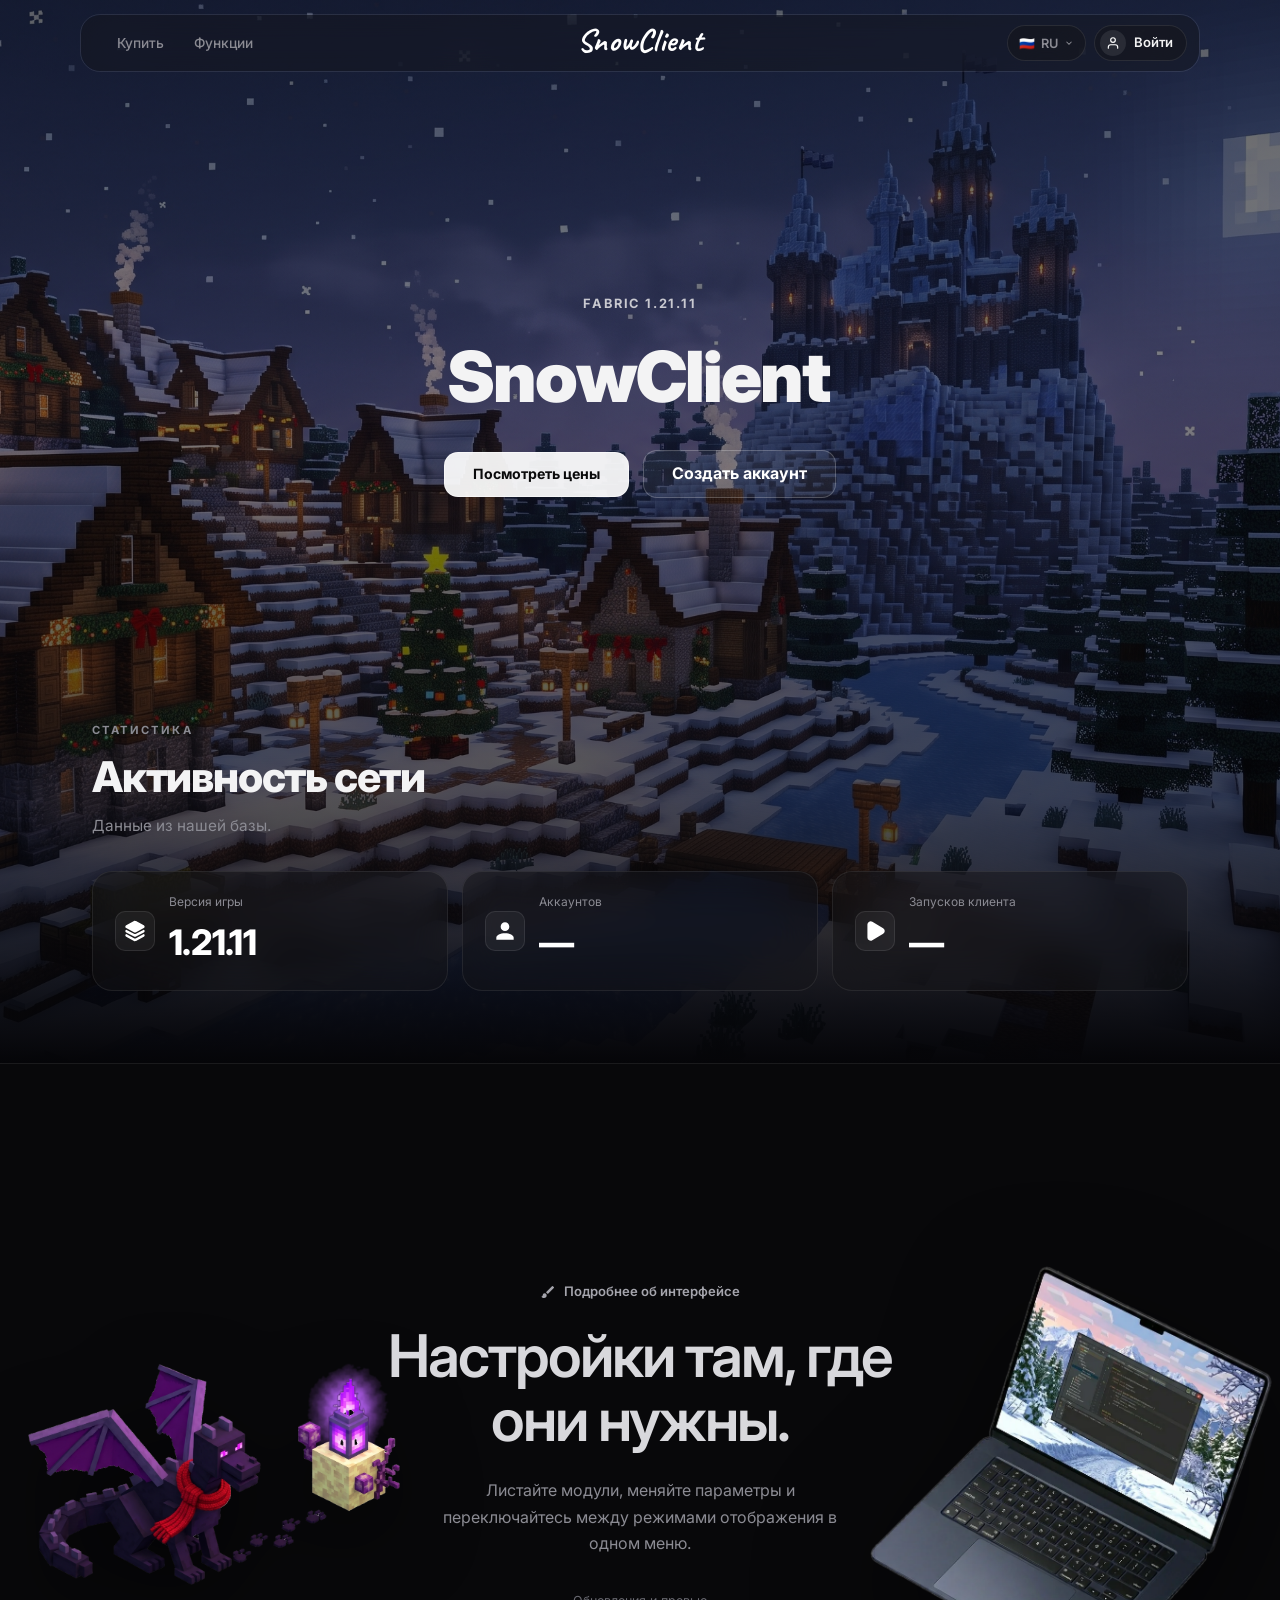
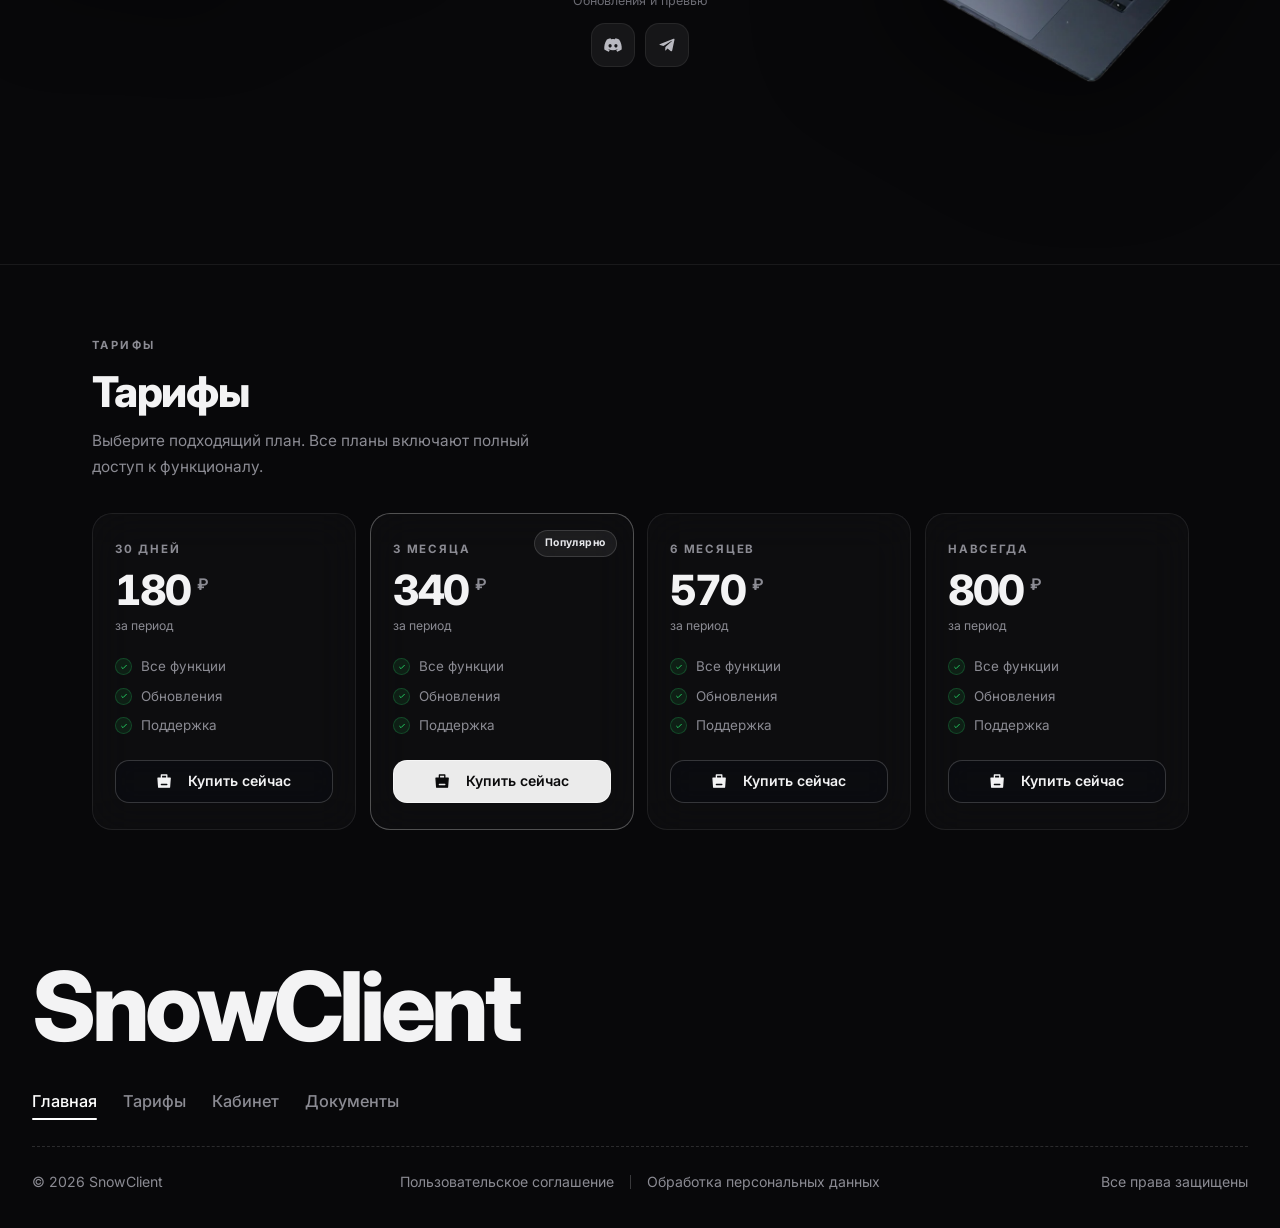
==== index.html @ 22be4a57 "Add files via upload" ====
<!DOCTYPE html>
<html lang="ru">
<head>
  <meta charset="UTF-8" />
  <meta name="viewport" content="width=device-width, initial-scale=1.0" />
  <title>SnowClient — Minecraft 2026</title>
  <meta name="description" content="SnowClient — клиент для Minecraft 1.21.11 с обходами GrimAC, Matrix и Vulcan, оптимизацией FPS и кастомным ClickGUI." />
  <link rel="preconnect" href="https://fonts.googleapis.com" />
  <link rel="preconnect" href="https://fonts.gstatic.com" crossorigin />
  <link href="https://fonts.googleapis.com/css2?family=Inter:wght@400;500;600;700;800;900&family=Caveat:wght@600;700&display=swap" rel="stylesheet" />
  <link rel="stylesheet" href="style.css" />
</head>
<body class="ready">

<!-- ═════ BACKGROUND ═════ -->
<div class="bg-base"></div>
<canvas class="smoke-canvas" id="smokeCanvas" aria-hidden="true"></canvas>
<canvas class="snow-canvas" id="snowCanvas" aria-hidden="true"></canvas>
<div class="bg-grid"></div>
<div class="cursor-glow" id="cursorGlow"></div>
<div class="scroll-progress" id="scrollProgress"></div>

<!-- ═════ NAVBAR (ZENITH PILL) ═════ -->
<nav class="navbar" id="navbar">
  <div class="nav-pill nav-pill-zenith">

    <ul class="nav-center" id="navCenter">
      <li><a href="#pricing"  data-i18n="nav3">Тарифы</a></li>
      <li><a href="#features" data-i18n="nav1">Функции</a></li>
    </ul>

    <a class="nav-brand" href="#hero" onclick="scrollTo({top:0,behavior:'smooth'});return false;">SnowClient</a>

    <div class="nav-right">
      <div class="lang-selector" id="langSelector">
        <button class="lang-btn" id="langBtn" type="button" onclick="toggleLangDropdown()">
          <span id="langFlag">🇷🇺</span>
          <span id="langLabel">RU</span>
          <svg viewBox="0 0 24 24" fill="none" stroke="currentColor" stroke-width="2.5">
            <polyline points="6,9 12,15 18,9"></polyline>
          </svg>
        </button>
        <div class="lang-dropdown" id="langDropdown"></div>
      </div>

      <button class="nav-auth magnetic" id="navAuth" type="button" onclick="onAuthClick()">
        <span class="nav-auth-avatar" id="navAuthAvatar">
          <svg class="gi gi-fill" viewBox="0 0 24 24" fill="currentColor" stroke="none" aria-hidden="true"><path fill="currentColor" d="M12 4a4 4 0 0 1 4 4a4 4 0 0 1-4 4a4 4 0 0 1-4-4a4 4 0 0 1 4-4m0 10c4.42 0 8 1.79 8 4v2H4v-2c0-2.21 3.58-4 8-4"/></svg>
        </span>
        <span class="nav-auth-text">
          <span class="nav-auth-name" id="navAuthName" data-i18n="navLogin">Войти</span>
          <span class="nav-auth-bal" id="navAuthBal" style="display:none !important;"></span>
        </span>
      </button>


      <button class="hamburger" id="hamburger" type="button" onclick="toggleMobileMenu()" aria-label="Меню">
        <span></span><span></span><span></span>
      </button>
    </div>
  </div>
</nav>

<div class="mobile-menu" id="mobileMenu">
  <a href="#pricing"  onclick="closeMobileMenu()" data-mob-i18n="nav3">Тарифы</a>
  <a href="#features" onclick="closeMobileMenu()" data-mob-i18n="nav1">Функции</a>
  <button class="mobile-auth" id="mobileAuth" type="button" onclick="closeMobileMenu(); onAuthClick()">
    <span id="mobileAuthLabel" data-i18n="navLogin">Войти</span>
  </button>
</div>

<!-- ═════ HERO (ZENITH CENTERED STYLE) ═════ -->
<!-- ФОН: hero-bg.jpg (картинка до первого разделителя) -->
<div class="top-bg">
<section id="hero" style="padding:0;">
  <div class="hero hero-zenith">
    <div class="hero-z-container">

      <div class="hero-fabric anim-up">Fabric 1.21.11</div>

      <h1 id="heroTitle" class="hero-z-h1" aria-label="SnowClient">
        <span class="hero-title-line hero-title-static" data-split="SnowClient">SnowClient</span>
      </h1>

      <p class="hero-tagline anim-up-3" id="heroTagline" style="display:none;"></p>

      <div class="hero-z-cta-row hero-z-cta-two anim-up-4">
        <a href="#pricing" class="btn btn-primary magnetic hero-z-btn" id="heroBtnPrices">Посмотреть цены</a>
        <button type="button" class="btn btn-outline magnetic hero-z-btn hero-z-btn-ghost" id="heroBtnRegister" onclick="heroRegister()">Создать аккаунт</button>
      </div>

    </div>
  </div>
</section>

<!-- ═════ NETWORK ACTIVITY (ZENITH TELEMETRY BLOCK) ═════ -->
<section id="telemetry" style="padding-top: 20px;">
  <div class="container">
    <div class="section-header reveal">
      <div class="section-eyebrow">Статистика</div>
      <h2 class="section-title">Активность сети</h2>
      <p class="section-subtitle">Данные из нашей базы.</p>
    </div>

    <div class="z-stats-top reveal">
      <div class="z-stat-card glass spot">
        <div class="z-stat-ico">
          <svg class="gi gi-fill" viewBox="0 0 24 24" fill="currentColor" stroke="none" aria-hidden="true"><path fill="currentColor" d="m3.756 14.75l.127.076l7.182 3.796a2.1 2.1 0 0 0 1.869 0l7.182-3.796l.127-.076c.219.18.292.21.444.452c.485.77.176 1.677-.571 2.124l-7.182 3.796l-.363.149c-.517.154-1.025.076-1.506-.149l-7.182-3.796c-.747-.447-1.055-1.354-.571-2.124c.151-.242.225-.272.444-.452m-.001-3.999l.128.077l7.182 3.796a2.1 2.1 0 0 0 1.869 0l7.182-3.796l.128-.077c.219.18.292.21.444.452c.484.77.175 1.676-.572 2.123l-7.182 3.797l-.363.149c-.517.154-1.025.076-1.506-.149l-7.182-3.797c-.747-.447-1.055-1.353-.572-2.123c.152-.242.225-.272.444-.452m8.437-8.095c.297.029.473.097.742.222l7.183 3.796c1.064.634 1.064 2.019 0 2.652l-7.183 3.797a2.1 2.1 0 0 1-1.869 0L3.883 9.326c-.203-.121-.326-.205-.475-.391c-.61-.762-.325-1.784.475-2.261l7.182-3.796c.362-.169.725-.261 1.127-.222"/></svg>
        </div>
        <div>
          <div class="z-stat-lbl">Версия игры</div>
          <div class="z-stat-num">1.21.11</div>
        </div>
      </div>

      <div class="z-stat-card glass spot">
        <div class="z-stat-ico">
          <svg class="gi gi-fill" viewBox="0 0 24 24" fill="currentColor" stroke="none" aria-hidden="true"><path fill="currentColor" d="M12 4a4 4 0 0 1 4 4a4 4 0 0 1-4 4a4 4 0 0 1-4-4a4 4 0 0 1 4-4m0 10c4.42 0 8 1.79 8 4v2H4v-2c0-2.21 3.58-4 8-4"/></svg>
        </div>
        <div>
          <div class="z-stat-lbl">Аккаунтов</div>
          <div class="z-stat-num" id="zUsers">—</div>
        </div>
      </div>

      <div class="z-stat-card glass spot">
        <div class="z-stat-ico">
          <svg class="gi gi-fill" viewBox="0 0 24 24" fill="currentColor" stroke="none" aria-hidden="true"><path fill="currentColor" d="M19.543 9.428a2.998 2.998 0 0 1 0 5.144l-10 6A2.998 2.998 0 0 1 5 18V6a3 3 0 0 1 4.543-2.572Z"/></svg>
        </div>
        <div>
          <div class="z-stat-lbl">Запусков клиента</div>
          <div class="z-stat-num" id="zLaunches">—</div>
        </div>
      </div>
    </div>
  </div>
</section>
</div>

<div class="divider"></div>

<div class="rest-bg" id="restBg">

<!-- ═════ INTERFACE SHOWCASE ═════ -->
<section id="features" class="showcase">
  <div class="showcase-inner">
    <div class="showcase-dragon reveal">
      <img src="static/dragon.png" alt="" loading="lazy" decoding="async" />
    </div>
    <div class="showcase-text reveal">
      <div class="showcase-eyebrow">
        <svg class="gi gi-fill" viewBox="0 0 24 24" fill="currentColor" stroke="none" aria-hidden="true"><path d="M20.71 4.63l-1.34-1.34a1 1 0 0 0-1.41 0L9 12.25 11.75 15l8.96-8.96a1 1 0 0 0 0-1.41M7 14a3 3 0 0 0-3 3c0 1.31-1.16 2-2 2c.92 1.22 2.5 2 4 2a4 4 0 0 0 4-4a3 3 0 0 0-3-3"/></svg>
        <span id="scEyebrow">Подробнее об интерфейсе</span>
      </div>
      <h2 class="showcase-title" id="scTitle">Настройки там, где они нужны.</h2>
      <p class="showcase-sub" id="scSub">Листайте модули, меняйте параметры и переключайтесь между режимами отображения в одном меню.</p>
      <div class="showcase-updates" id="scUpdates">Обновления и превью</div>
      <div class="showcase-social">
        <a id="scDiscord" href="#" target="_blank" rel="noopener" aria-label="Discord">
          <svg viewBox="0 0 24 24" fill="currentColor"><path d="M19.27 5.33C17.94 4.71 16.5 4.26 15 4a.1.1 0 0 0-.07.03c-.18.33-.39.76-.53 1.09a16.1 16.1 0 0 0-4.8 0c-.14-.34-.35-.76-.54-1.09c-.01-.02-.04-.03-.07-.03c-1.5.26-2.93.71-4.27 1.33c-.01 0-.02.01-.03.02c-2.72 4.07-3.47 8.03-3.1 11.95c0 .02.01.04.03.05c1.8 1.32 3.53 2.12 5.24 2.65c.03.01.06 0 .07-.02c.4-.55.76-1.13 1.07-1.74c.02-.04 0-.08-.04-.09c-.57-.22-1.11-.48-1.64-.78c-.04-.02-.04-.08-.01-.11c.11-.08.22-.17.33-.25c.02-.02.05-.02.07-.01c3.44 1.57 7.15 1.57 10.55 0c.02-.01.05-.01.07.01c.11.09.22.17.33.26c.04.03.04.09-.01.11c-.52.31-1.07.56-1.64.78c-.04.01-.05.06-.04.09c.32.61.68 1.19 1.07 1.74c.03.01.06.02.09.01c1.72-.53 3.45-1.33 5.25-2.65c.02-.01.03-.03.03-.05c.44-4.53-.73-8.46-3.1-11.95c-.01-.01-.02-.02-.04-.02M8.52 14.91c-1.03 0-1.89-.95-1.89-2.12s.84-2.12 1.89-2.12c1.06 0 1.9.96 1.89 2.12c0 1.17-.84 2.12-1.89 2.12m6.97 0c-1.03 0-1.89-.95-1.89-2.12s.84-2.12 1.89-2.12c1.06 0 1.9.96 1.89 2.12c0 1.17-.83 2.12-1.89 2.12"/></svg>
        </a>
        <a id="scTelegram" href="#" target="_blank" rel="noopener" aria-label="Telegram">
          <svg viewBox="0 0 24 24" fill="currentColor"><path d="M9.78 18.65l.28-4.23l7.68-6.92c.34-.31-.07-.46-.52-.19L7.74 13.3L3.64 12c-.88-.25-.89-.86.2-1.3l15.97-6.16c.73-.33 1.43.18 1.15 1.3l-2.72 12.81c-.19.91-.74 1.13-1.5.71L12.6 16.3l-1.99 1.93c-.23.23-.42.42-.83.42"/></svg>
        </a>
        <a id="scYoutube" href="#" target="_blank" rel="noopener" aria-label="YouTube" style="display:none">
          <svg viewBox="0 0 24 24" fill="currentColor"><path d="M21.58 7.19a2.5 2.5 0 0 0-1.76-1.77C18.25 5 12 5 12 5s-6.25 0-7.82.42A2.5 2.5 0 0 0 2.42 7.19C2 8.76 2 12 2 12s0 3.24.42 4.81a2.5 2.5 0 0 0 1.76 1.77C5.75 19 12 19 12 19s6.25 0 7.82-.42a2.5 2.5 0 0 0 1.76-1.77C22 15.24 22 12 22 12s0-3.24-.42-4.81M10 15V9l5.2 3z"/></svg>
        </a>
      </div>
    </div>
    <div class="showcase-laptop reveal reveal-d2">
      <img src="static/laptop.png" alt="SnowClient" loading="lazy" decoding="async" />
    </div>
  </div>
</section>

<div class="divider"></div>

<!-- ═════ PRICING ═════ -->
<section id="pricing">
  <div class="container">

    <div class="section-header reveal">
      <div class="section-eyebrow" data-i18n="eyebrowPricing">Тарифы</div>
      <h2 class="section-title" data-i18n="sectionPricing">Тарифы</h2>
      <p class="section-subtitle" data-i18n="pricingSubtitle">Выбери подходящий план. Во всех планах доступен полный функционал.</p>
    </div>

    <div class="pricing-grid" id="pricingGrid"></div>

  </div>
</section>

<!-- ═════ FOOTER ═════ -->
<footer class="footer footer-ref">
  <div class="footer-ref-inner">
    <div class="footer-big">SnowClient</div>
    <nav class="footer-links" aria-label="Footer">
      <a href="#hero" class="active" id="ftHome" onclick="scrollTo({top:0,behavior:'smooth'});return false;">Главная</a>
      <a href="#pricing" id="ftPricing">Тарифы</a>
      <a href="/cabinet" id="ftCabinet">Кабинет</a>
      <a href="/rules" id="ftDocs">Документы</a>
    </nav>
    <div class="footer-dash"></div>
    <div class="footer-ref-bottom">
      <span id="ftCopy">© 2026 SnowClient</span>
      <span class="footer-legal">
        <a href="/terms" id="ftTerms" data-i18n="footerTerms">Пользовательское соглашение</a>
        <i></i>
        <a href="/privacy" id="ftPrivacy" data-i18n="footerPrivacy">Политика конфиденциальности</a>
      </span>
      <span id="ftRights">Все права защищены</span>
    </div>
  </div>
</footer>
</div><!-- /rest-bg -->

<!-- ═════ PAYMENT MODAL ═════ -->
<div class="modal-overlay" id="modalPayment" onclick="closeModalOutside(event,'modalPayment')">
  <div class="modal glass pay-modal">
    <div class="pay-modal-head">
      <h3>Выберите способ оплаты</h3>
      <button class="modal-close" type="button" onclick="closeModal('payment')" aria-label="Закрыть">
        <svg width="13" height="13" viewBox="0 0 24 24" fill="none" stroke="currentColor" stroke-width="2.5">
          <line x1="18" y1="6" x2="6" y2="18"/><line x1="6" y1="6" x2="18" y2="18"/>
        </svg>
      </button>
    </div>

    <div class="pay-modal-grid">
      <div class="pay-methods-grid" id="payMethodsGrid"></div>

      <div class="pay-summary">
        <h4 class="pay-summary-title" id="paySummaryTitle">Покупка «SnowClient — 30 Дней»</h4>

        <div class="pay-plans-tabs" id="payPlansTabs"></div>

        <div class="pay-total-row">
          <span>К оплате:</span>
          <span>
            <span class="pay-total-old" id="payTotalOld" hidden></span>
            <span class="pay-total-price" id="payTotalPrice">180 ₽</span>
          </span>
        </div>

        <div class="pay-promo-row">
          <input type="text" id="payPromoInput" class="pay-promo-input" placeholder="Введите промокод (не обязательно)" autocomplete="off" />
          <button type="button" class="btn btn-outline" style="height:40px;padding:0 14px;" onclick="applyPayPromo()">OK</button>
        </div>

        <button type="button" class="btn btn-primary pay-btn-continue" id="payContinueBtn" onclick="submitPayment()">
          <span class="spinner"></span>
          <span>Продолжить</span>
        </button>

        <a href="https://funpay.com/lots/offer?id=78533148" target="_blank" rel="noopener" class="pay-btn-funpay" id="payFunpayBtn">
          <span>Купить через</span>
          <span class="pay-funpay-badge">FUNPAY</span>
        </a>

        <div class="pay-info-box">
          <strong>Информация</strong>
          <span class="pay-info-warn">Важно:</span> после прямой оплаты подписка активируется автоматически на ваш аккаунт. При покупке через FunPay полученный ключ активируется в личном кабинете.
        </div>
      </div>
    </div>

    <div class="pay-modal-foot">
      <button type="button" class="btn btn-outline" style="height:36px;padding:0 16px;" onclick="closeModal('payment')">Отмена</button>
    </div>
  </div>
</div>

<!-- ═════ AUTH MODAL (ZENITH SPLIT + FULL COMPATIBILITY) ═════ -->
<div class="modal-overlay" id="modalAuth" onclick="closeModalOutside(event,'modalAuth')">
  <div class="modal glass auth-modal-zenith">
    <button class="modal-close auth-z-close" type="button" onclick="closeModal('auth')" aria-label="Close">
      <svg width="14" height="14" viewBox="0 0 24 24" fill="none" stroke="currentColor" stroke-width="2.5"><line x1="18" y1="6" x2="6" y2="18"/><line x1="6" y1="6" x2="18" y2="18"/></svg>
    </button>

    <div class="auth-z-grid">
      <div class="auth-z-left">
        <div class="auth-z-brand">
          <svg viewBox="0 0 24 24" fill="none" stroke="currentColor" stroke-width="2" stroke-linecap="round" stroke-linejoin="round">
            <path d="M12 2v20M3.3 7l17.4 10M3.3 17L20.7 7"/>
            <path d="M9.5 4L12 6.5 14.5 4M9.5 20L12 17.5l2.5 2.5"/>
          </svg>
        </div>

        <!-- Обязательные вкладки для client-auth.js (оформлены как чистые пилюли) -->
        <div class="auth-tabs auth-z-tabs" id="authTabs" role="tablist">
          <span class="auth-tab-indicator" id="authIndicator"></span>
          <button class="auth-tab active" id="tabLogin" role="tab" type="button" onclick="switchAuthTab('login')" data-i18n="authLogin">Вход</button>
          <button class="auth-tab" id="tabRegister" role="tab" type="button" onclick="switchAuthTab('register')" data-i18n="authRegister">Регистрация</button>
        </div>

        <h3 class="auth-z-title" id="authZTitle">С возвращением</h3>
        <p class="auth-sub auth-z-sub" id="authSub" data-i18n="authSubLogin">Войдите, чтобы продолжить.</p>

        <form class="auth-form auth-z-form" id="authForm" onsubmit="submitAuth(event)" novalidate>
          <div class="z-input-group field-register" id="fieldUsername">
            <label for="authUsername" data-i18n="authUsername">Имя пользователя</label>
            <div class="z-input-wrap">
              <svg viewBox="0 0 24 24" fill="none" stroke="currentColor" stroke-width="1.8"><path d="M20 21v-2a4 4 0 00-4-4H8a4 4 0 00-4 4v2"/><circle cx="12" cy="7" r="4"/></svg>
              <input type="text" id="authUsername" autocomplete="username" maxlength="20" placeholder="Введите никнейм" />
            </div>
          </div>

          <div class="z-input-group" id="fieldIdent">
            <label for="authIdent" id="authIdentLabel" data-i18n="authIdent">Имя пользователя или Email</label>
            <div class="z-input-wrap">
              <svg viewBox="0 0 24 24" fill="none" stroke="currentColor" stroke-width="1.8"><path d="M20 21v-2a4 4 0 00-4-4H8a4 4 0 00-4 4v2"/><circle cx="12" cy="7" r="4"/></svg>
              <input type="text" id="authIdent" autocomplete="username" placeholder="Введите никнейм или Email" />
            </div>
          </div>

          <div class="z-input-group">
            <label for="authPassword" id="authPasswordLabel" data-i18n="authPassword">Пароль</label>
            <div class="z-input-wrap">
              <svg viewBox="0 0 24 24" fill="none" stroke="currentColor" stroke-width="1.8"><rect x="3" y="11" width="18" height="11" rx="2"/><path d="M7 11V7a5 5 0 0110 0v4"/></svg>
              <input type="password" id="authPassword" autocomplete="current-password" placeholder="Введите пароль" />
            </div>
          </div>

          <label class="auth-agree field-register" id="fieldAgree">
            <input type="checkbox" id="authAgree" />
            <span><span data-i18n="authAgreePre">Я принимаю</span> <a href="/terms" target="_blank" rel="noopener" data-i18n="footerTerms">Условия использования</a></span>
          </label>

          <div class="auth-error" id="authError" role="alert"></div>

          <button class="btn btn-primary auth-submit auth-z-submit" id="authSubmit" type="submit">
            <span class="spinner"></span>
            <span id="authSubmitLabel" data-i18n="authSubmitLogin">Войти</span>
          </button>
        </form>
      </div>

      <!-- Правая колонка: стеклянная 3D-иконка входа -->
      <div class="auth-z-right" aria-hidden="true">
        <div class="auth-z-glass-portal">
          <svg viewBox="0 0 160 220" fill="none">
            <defs>
              <linearGradient id="glassStroke" x1="0" y1="0" x2="160" y2="220" gradientUnits="userSpaceOnUse">
                <stop offset="0%" stop-color="#FFFFFF" stop-opacity="0.95"/>
                <stop offset="35%" stop-color="#9CA3AF" stop-opacity="0.35"/>
                <stop offset="70%" stop-color="#FFFFFF" stop-opacity="0.8"/>
                <stop offset="100%" stop-color="#6B7280" stop-opacity="0.25"/>
              </linearGradient>
              <linearGradient id="glassFill" x1="20" y1="10" x2="140" y2="210" gradientUnits="userSpaceOnUse">
                <stop offset="0%" stop-color="#FFFFFF" stop-opacity="0.12"/>
                <stop offset="50%" stop-color="#FFFFFF" stop-opacity="0.02"/>
                <stop offset="100%" stop-color="#FFFFFF" stop-opacity="0.08"/>
              </linearGradient>
            </defs>
            <rect x="44" y="14" width="102" height="192" rx="28" fill="url(#glassFill)" stroke="url(#glassStroke)" stroke-width="5"/>
            <rect x="52" y="22" width="86" height="176" rx="21" stroke="#FFFFFF" stroke-opacity="0.25" stroke-width="1.5"/>
            <path d="M12 110H104M104 110L74 80M104 110L74 140" stroke="url(#glassStroke)" stroke-width="7" stroke-linecap="round" stroke-linejoin="round"/>
          </svg>
        </div>
      </div>
    </div>
  </div>
</div>

<!-- ═════ CABINET MODAL (БЕЗ БАЛАНСА) ═════ -->
<div class="modal-overlay" id="modalCabinet" onclick="closeModalOutside(event,'modalCabinet')">
  <div class="modal glass cabinet-modal">
    <div class="modal-header">
      <h3 data-i18n="cabTitle">Личный кабинет</h3>
      <button class="modal-close" type="button" onclick="closeModal('cabinet')" aria-label="Close">
        <svg width="13" height="13" viewBox="0 0 24 24" fill="none" stroke="currentColor" stroke-width="2.5"><line x1="18" y1="6" x2="6" y2="18"/><line x1="6" y1="6" x2="18" y2="18"/></svg>
      </button>
    </div>
    <div class="modal-body">

      <div class="cab-user">
        <div class="cab-avatar" id="cabAvatar">?</div>
        <div class="cab-user-info">
          <div class="cab-name" id="cabName">—</div>
          <div class="cab-email" id="cabEmail"></div>
        </div>
        <span class="cab-role" id="cabRole">user</span>
      </div>

      <div class="cab-section">
        <h4 data-i18n="cabPurchases">Мои покупки</h4>
        <ul class="cab-purchases" id="cabPurchases"></ul>
      </div>

      <div class="cab-section">
        <h4 data-i18n="cabKey">Активация ключа</h4>
        <form class="cab-key" onsubmit="activateKey(event)">
          <input type="text" id="cabKeyInput" class="cab-key-input" autocomplete="off" spellcheck="false" data-ph="cabKeyPh" placeholder="SNW-XXXX-XXXX-XXXX" />
          <button class="btn btn-primary" id="cabKeyBtn" type="submit" style="border-radius:99px;"><span class="spinner"></span><span data-i18n="cabActivate">Активировать</span></button>
        </form>
      </div>

      <div class="cab-actions">
        <a class="btn btn-outline" id="cabAdminBtn" href="/admin" hidden data-i18n="cabAdmin">Админ-панель</a>
        <button class="btn btn-outline cab-logout" type="button" onclick="logout()" data-i18n="cabLogout">Выйти</button>
      </div>
    </div>
  </div>
</div>

<div class="toast" id="toast"><span id="toastMsg"></span></div>

<script src="config.js"></script>
<script src="smoke-shader.js"></script>
<script src="static/snow.js"></script>
<script src="script.js"></script>
<script src="client-auth.js"></script>
<script src="icons.js"></script>
<script>
  // Синхронизация заголовка модалки при переключении вкладок Вход / Регистрация
  document.getElementById('tabLogin')?.addEventListener('click', () => {
    const t = document.getElementById('authZTitle');
    if (t) t.textContent = 'С возвращением';
  });
  document.getElementById('tabRegister')?.addEventListener('click', () => {
    const t = document.getElementById('authZTitle');
    if (t) t.textContent = 'Создать аккаунт';
  });
</script>
</body>
</html>
---- style.css ----
/* ============================================================
   SNOWCLIENT — STYLESHEET  v8.0  (deep obsidian · full glass blur)
   Обсидиан · Холодный синий · Тотальный блюр поверх шейдера
   ============================================================ */

*, *::before, *::after { box-sizing: border-box; margin: 0; padding: 0; }

:root {
  --primary:         #E6E7EA;
  --primary-light:   #FFFFFF;
  --primary-dark:    #FFFFFF;
  --secondary:       #B4B7BF;
  --accent:          #D4D6DC;
  --bg:              #050505;
  --bg-card:         rgba(13, 13, 14, 0.58);
  --bg-card-hover:   rgba(22, 22, 24, 0.7);
  --text:            #F3F3F4;
  --text-muted:      #8B8B93;
  --border:          rgba(255, 255, 255, 0.07);
  --border-light:    rgba(255, 255, 255, 0.12);
  --success:         #22C55E;
  --danger:          #F87171;
  --on-primary:     #0A0A0B;
  --glow:            rgba(255, 255, 255, 0.1);
  --blur:            blur(18px) saturate(135%);
  --blur-heavy:      blur(24px) saturate(145%);
  --font:            'Inter', 'Segoe UI', system-ui, -apple-system, sans-serif;
  --mono:            ui-monospace, 'SFMono-Regular', Menlo, Consolas, monospace;
  --spring:          cubic-bezier(0.22, 1, 0.36, 1);
  --ease:            cubic-bezier(0.4, 0, 0.2, 1);
  --ease-out:        cubic-bezier(0.22, 1, 0.36, 1);
  --transition:      0.3s cubic-bezier(0.22, 1, 0.36, 1);
  --transition-fast: 0.16s cubic-bezier(0.4, 0, 0.2, 1);
}

html { scroll-behavior: smooth; font-size: 16px; }

body {
  background: var(--bg);
  color: var(--text);
  font-family: var(--font);
  line-height: 1.6;
  overflow-x: hidden;
  -webkit-font-smoothing: antialiased;
  -moz-osx-font-smoothing: grayscale;
}

::-webkit-scrollbar { width: 5px; height: 5px; }
::-webkit-scrollbar-track { background: #050505; }
::-webkit-scrollbar-thumb { background: rgba(255, 255, 255, 0.14); border-radius: 99px; }
::-webkit-scrollbar-thumb:hover { background: var(--primary-dark); }
::selection { background: var(--primary); color: var(--on-primary); }

@keyframes flakeSpin { to { transform: rotate(360deg); } }

/* ────────────────────────────────────────────
   BACKGROUNDS & SHADER SMOKE
──────────────────────────────────────────── */
.bg-base {
  position: fixed; inset: 0; z-index: 0; pointer-events: none;
  background:
    radial-gradient(ellipse 70% 55% at 50% 0%, #232326 0%, rgba(35, 35, 38, 0) 70%),
    radial-gradient(ellipse 120% 90% at 50% 25%, #121214 0%, #0a0a0b 45%, #040404 80%, #010101 100%);
}
.bg-base::after {
  content: ""; position: absolute; inset: 0;
  background: radial-gradient(ellipse 100% 85% at 50% 40%, transparent 45%, rgba(0, 0, 0, 0.72) 100%);
}
.smoke-canvas {
  position: fixed; inset: 0; z-index: 0;
  width: 100%; height: 100%;
  pointer-events: none;
  display: block;
  opacity: 0.5;
  mix-blend-mode: screen;
}
.bg-grid {
  position: fixed; inset: 0; z-index: 1; pointer-events: none;
  background-image:
    linear-gradient(rgba(255, 255, 255, 0.016) 1px, transparent 1px),
    linear-gradient(90deg, rgba(255, 255, 255, 0.016) 1px, transparent 1px);
  background-size: 64px 64px;
  mask-image: radial-gradient(ellipse 80% 70% at 50% 35%, black 0%, transparent 100%);
  -webkit-mask-image: radial-gradient(ellipse 80% 70% at 50% 35%, black 0%, transparent 100%);
}

.aurora { display: none; }

.scroll-progress {
  position: fixed; top: 0; left: 0;
  height: 2px; width: 100%;
  transform-origin: 0 50%;
  transform: scaleX(0);
  background: var(--primary);
  z-index: 3000;
  pointer-events: none;
}

.cursor-glow {
  width: 280px; height: 280px;
  border-radius: 50%;
  background: radial-gradient(circle, rgba(255, 255, 255, 0.025) 0%, transparent 70%);
  position: fixed;
  pointer-events: none;
  z-index: 1;
  transform: translate(-50%, -50%);
  will-change: left, top;
}

.container {
  max-width: 1160px;
  margin: 0 auto;
  padding: 0 32px;
  position: relative;
  z-index: 2;
}

/* ────────────────────────────────────────────
   NAVBAR
──────────────────────────────────────────── */
.navbar {
  position: fixed;
  top: 14px; left: 0; right: 0;
  z-index: 1000;
  padding: 0 24px;
  display: flex;
  justify-content: center;
  pointer-events: none;
}

.nav-pill {
  pointer-events: auto;
  width: 100%;
  max-width: 1120px;
  height: 58px;
  padding: 0 14px 0 20px;
  display: flex;
  align-items: center;
  justify-content: space-between;
  gap: 16px;
  border-radius: 16px;
  background: rgba(6, 8, 13, 0.44);
  backdrop-filter: var(--blur);
  -webkit-backdrop-filter: var(--blur);
  border: 1px solid var(--border);
  box-shadow: inset 0 1px 0 rgba(255, 255, 255, 0.04);
  transition: background var(--transition), border-color var(--transition), box-shadow var(--transition), max-width 0.5s var(--ease-out);
}
.navbar.scrolled .nav-pill {
  max-width: 1020px;
  background: rgba(6, 8, 13, 0.72);
  backdrop-filter: var(--blur-heavy);
  -webkit-backdrop-filter: var(--blur-heavy);
  border-color: var(--border-light);
  box-shadow: 0 16px 40px rgba(0, 0, 0, 0.65), inset 0 1px 0 rgba(255, 255, 255, 0.05);
}

.nav-logo {
  display: inline-flex; align-items: center; gap: 10px;
  cursor: pointer; user-select: none; flex-shrink: 0;
}
.logo-flake {
  width: 21px; height: 21px;
  color: var(--primary-light);
  display: inline-flex;
  animation: flakeSpin 18s linear infinite;
}
.logo-flake svg { width: 100%; height: 100%; }
.nav-logo:hover .logo-flake { animation-duration: 3s; }

.logo-text {
  font-size: 1.1rem;
  font-weight: 800;
  letter-spacing: -0.4px;
  color: var(--text);
}

.nav-center { display: flex; align-items: center; gap: 2px; list-style: none; }
.nav-center a {
  position: relative;
  color: var(--text-muted);
  text-decoration: none;
  font-size: 0.86rem;
  font-weight: 500;
  padding: 8px 14px;
  border-radius: 10px;
  transition: color var(--transition-fast), background var(--transition-fast);
  white-space: nowrap;
}
.nav-center a:hover { color: var(--text); background: rgba(255, 255, 255, 0.05); }

.nav-right { display: flex; align-items: center; gap: 8px; flex-shrink: 0; }

.nav-buy {
  display: inline-flex; align-items: center; justify-content: center;
  height: 36px;
  background: var(--primary);
  color: var(--on-primary);
  padding: 0 18px;
  border-radius: 10px;
  font-weight: 600;
  font-size: 0.84rem;
  text-decoration: none;
  white-space: nowrap;
  box-shadow: inset 0 1px 0 rgba(255, 255, 255, 0.16);
  transition: background var(--transition-fast), transform var(--transition-fast);
}
.nav-buy:hover { background: var(--primary-dark); transform: translateY(-1px); }

/* Language */
.lang-selector { position: relative; }
.lang-btn {
  display: inline-flex; align-items: center; gap: 6px;
  height: 36px;
  padding: 0 11px;
  border-radius: 10px;
  border: 1px solid var(--border-light);
  background: rgba(8, 10, 16, 0.5);
  backdrop-filter: blur(12px);
  -webkit-backdrop-filter: blur(12px);
  color: var(--text-muted);
  font-size: 0.8rem; font-weight: 600;
  cursor: pointer;
  transition: all var(--transition-fast);
  font-family: var(--font);
  white-space: nowrap;
}
.lang-btn:hover { border-color: rgba(255, 255, 255, 0.27); color: var(--text); background: rgba(255, 255, 255, 0.06); }
.lang-btn svg { width: 10px; height: 10px; transition: transform var(--transition-fast); }
.lang-btn.open svg { transform: rotate(180deg); }
.lang-flag { font-size: 0.95rem; line-height: 1; }

.lang-dropdown {
  position: absolute; top: calc(100% + 8px); right: 0;
  background: rgba(7, 9, 15, 0.78);
  backdrop-filter: var(--blur-heavy);
  -webkit-backdrop-filter: var(--blur-heavy);
  border: 1px solid var(--border-light);
  border-radius: 13px;
  overflow: hidden;
  min-width: 176px;
  opacity: 0; visibility: hidden;
  transform: translateY(-6px) scale(0.97);
  transform-origin: top right;
  transition: opacity 0.2s var(--ease), transform 0.25s var(--ease-out), visibility 0.2s;
  box-shadow: 0 24px 54px rgba(0, 0, 0, 0.75);
  z-index: 200;
}
.lang-dropdown.open { opacity: 1; visibility: visible; transform: translateY(0) scale(1); }
.lang-option {
  display: flex; align-items: center; gap: 10px;
  padding: 10px 14px;
  cursor: pointer;
  font-size: 0.84rem;
  color: var(--text-muted);
  transition: background var(--transition-fast), color var(--transition-fast);
}
.lang-option:hover { background: rgba(255, 255, 255, 0.06); color: var(--text); }
.lang-option.active { color: var(--primary-light); background: rgba(255, 255, 255, 0.066); }
.lang-option .lang-flag { font-size: 1.05rem; }
.lang-code-badge {
  font-weight: 700; font-size: 0.68rem;
  background: rgba(255, 255, 255, 0.06);
  color: var(--text-muted);
  padding: 2px 6px; border-radius: 5px;
  letter-spacing: 0.4px; margin-left: auto;
}
.lang-option.active .lang-code-badge {
  background: rgba(255, 255, 255, 0.099);
  color: var(--primary-light);
}

/* Hamburger */
.hamburger {
  display: none; flex-direction: column; gap: 5px;
  cursor: pointer; padding: 6px;
  background: none; border: none; flex-shrink: 0;
}
.hamburger span {
  display: block; width: 20px; height: 2px;
  background: var(--text-muted); border-radius: 99px;
  transition: all var(--transition);
}
.hamburger:hover span { background: var(--text); }
.hamburger.open span:nth-child(1) { transform: translateY(7px) rotate(45deg); }
.hamburger.open span:nth-child(2) { opacity: 0; width: 0; }
.hamburger.open span:nth-child(3) { transform: translateY(-7px) rotate(-45deg); }

.mobile-menu {
  position: fixed;
  top: 82px; left: 16px; right: 16px;
  background: rgba(7, 9, 15, 0.82);
  backdrop-filter: var(--blur-heavy);
  -webkit-backdrop-filter: var(--blur-heavy);
  border: 1px solid var(--border-light);
  border-radius: 16px;
  padding: 10px;
  z-index: 999;
  display: flex; flex-direction: column; gap: 2px;
  box-shadow: 0 28px 68px rgba(0, 0, 0, 0.78);
  opacity: 0; visibility: hidden;
  transform: translateY(-10px);
  transition: opacity 0.25s var(--ease), transform 0.3s var(--ease-out), visibility 0.25s;
}
.mobile-menu.open { opacity: 1; visibility: visible; transform: none; }
.mobile-menu a {
  color: var(--text-muted); text-decoration: none;
  font-size: 0.95rem; font-weight: 500;
  padding: 11px 14px; border-radius: 10px;
  transition: all var(--transition-fast);
}
.mobile-menu a:hover { color: var(--text); background: rgba(255, 255, 255, 0.05); }

/* ────────────────────────────────────────────
   HERO
──────────────────────────────────────────── */
.hero {
  min-height: 100vh;
  display: flex; flex-direction: column;
  align-items: center; justify-content: center;
  padding: 120px 0 90px;
  position: relative; z-index: 2;
}
.hero-inner {
  display: grid;
  grid-template-columns: 1.05fr 1fr;
  gap: 64px;
  align-items: center;
  width: 100%; max-width: 1160px;
  margin: 0 auto; padding: 0 32px;
}
.hero-left { display: flex; flex-direction: column; align-items: flex-start; }

.hero-eyebrow {
  display: inline-flex; align-items: center; gap: 9px;
  font-size: 0.72rem; font-weight: 700;
  color: var(--primary-light);
  letter-spacing: 2px; text-transform: uppercase;
  padding: 6px 14px 6px 11px;
  border: 1px solid var(--border-light);
  border-radius: 99px;
  background: var(--bg-card);
  backdrop-filter: var(--blur);
  -webkit-backdrop-filter: var(--blur);
  margin-bottom: 24px;
}
.hero-eyebrow-dot {
  width: 6px; height: 6px; border-radius: 50%;
  background: var(--primary);
  animation: pulse 2.2s ease-in-out infinite;
}
@keyframes pulse {
  0%, 100% { transform: scale(1); opacity: 1; }
  50%      { transform: scale(1.5); opacity: 0.55; }
}

.hero h1 {
  font-size: clamp(3.5rem, 7.6vw, 6.4rem);
  font-weight: 900;
  line-height: 0.94;
  letter-spacing: -3.5px;
  margin-bottom: 18px;
}
.hero-title-line { display: block; overflow: hidden; padding: 0.03em 0.05em 0.08em 0; margin-bottom: -0.03em; }
.hero-title-static { color: var(--text); }
.hero-title-accent { color: var(--primary-light); }

.char { display: inline-block; }

.hero-tagline {
  font-size: 0.82rem; font-weight: 600;
  letter-spacing: 2px; text-transform: uppercase;
  color: var(--primary-light);
  margin-bottom: 16px; line-height: 1.5;
}
.hero-desc {
  font-size: 1rem; color: var(--text-muted);
  line-height: 1.75; max-width: 440px; margin-bottom: 32px;
}
.hero-actions { display: flex; gap: 12px; flex-wrap: wrap; margin-bottom: 28px; }

.hero-chips { display: flex; gap: 8px; flex-wrap: wrap; }
.chip {
  display: inline-flex; align-items: center;
  height: 28px;
  font-size: 0.74rem; font-weight: 600;
  letter-spacing: 0.2px;
  color: var(--text-muted);
  padding: 0 12px;
  border-radius: 99px;
  border: 1px solid var(--border-light);
  background: var(--bg-card);
  backdrop-filter: blur(14px);
  -webkit-backdrop-filter: blur(14px);
  transition: color var(--transition-fast), border-color var(--transition-fast), background var(--transition-fast);
}
.chip:hover { color: var(--text); border-color: rgba(255, 255, 255, 0.24); background: var(--bg-card-hover); }

/* Видео фрейм */
.hero-right { position: relative; perspective: 1200px; }
.hero-float { position: relative; animation: floatY 7s ease-in-out infinite; }
@keyframes floatY {
  0%, 100% { transform: translateY(0); }
  50%      { transform: translateY(-10px); }
}

.hero-video-frame {
  position: relative;
  border-radius: 16px;
  overflow: hidden;
  background: var(--bg-card);
  backdrop-filter: var(--blur);
  -webkit-backdrop-filter: var(--blur);
  aspect-ratio: 16/9;
  border: 1px solid var(--border-light);
  box-shadow: 0 36px 80px rgba(0, 0, 0, 0.75), inset 0 1px 0 rgba(255, 255, 255, 0.05);
  transform-style: preserve-3d;
  transition: transform 0.25s ease-out, border-color var(--transition);
  will-change: transform;
}
.hero-video-frame:hover { border-color: rgba(255, 255, 255, 0.21); }
.hero-video-frame iframe { position: absolute; inset: 0; width: 100%; height: 100%; border: none; }

.hero-video-placeholder, .video-embed-placeholder {
  position: absolute; inset: 0;
  display: flex; flex-direction: column;
  align-items: center; justify-content: center; gap: 14px;
  background: radial-gradient(circle at 50% 35%, rgba(255, 255, 255, 0.044), transparent 68%);
}
.play-icon-wrap {
  position: relative;
  width: 60px; height: 60px; border-radius: 50%;
  border: 1px solid var(--border-light);
  background: rgba(255, 255, 255, 0.04);
  backdrop-filter: blur(10px);
  -webkit-backdrop-filter: blur(10px);
  display: flex; align-items: center; justify-content: center;
  transition: all var(--transition);
}
.play-icon-wrap svg { width: 20px; height: 20px; color: var(--primary-light); margin-left: 3px; }
.hero-video-placeholder:hover .play-icon-wrap,
.video-embed-placeholder:hover .play-icon-wrap {
  background: rgba(255, 255, 255, 0.077);
  border-color: rgba(255, 255, 255, 0.27);
  transform: scale(1.06);
}
.hero-video-placeholder p, .video-embed-placeholder p {
  color: var(--text-muted); font-size: 0.82rem;
  text-align: center; max-width: 190px; line-height: 1.5;
}

/* Плавающие плашки */
.float-chip {
  position: absolute;
  z-index: 6;
  font-size: 0.72rem; font-weight: 700;
  letter-spacing: 0.5px;
  padding: 7px 13px;
  border-radius: 10px;
  color: var(--text);
  background: rgba(8, 10, 16, 0.65);
  backdrop-filter: var(--blur);
  -webkit-backdrop-filter: var(--blur);
  border: 1px solid var(--border-light);
  box-shadow: 0 14px 32px rgba(0, 0, 0, 0.6);
}
.float-chip-a { top: -16px; right: 10%; animation: bob 5.5s ease-in-out infinite; }
.float-chip-b { bottom: -14px; left: 8%; animation: bob 6.5s 0.8s ease-in-out infinite reverse; }
@keyframes bob {
  0%, 100% { transform: translateY(0); }
  50%      { transform: translateY(-7px); }
}

/* Scroll hint */
.scroll-hint {
  position: absolute; bottom: 26px; left: 50%;
  transform: translateX(-50%);
  display: flex; flex-direction: column; align-items: center; gap: 8px;
  color: var(--text-muted);
  font-size: 0.65rem; letter-spacing: 2px; text-transform: uppercase;
  opacity: 0.6; white-space: nowrap; z-index: 3;
}
.scroll-mouse {
  width: 18px; height: 28px;
  border: 1.5px solid var(--border-light);
  border-radius: 99px;
  display: flex; justify-content: center; padding-top: 5px;
}
.scroll-mouse i {
  width: 2px; height: 6px; border-radius: 99px;
  background: var(--primary-light);
  animation: wheel 1.8s ease-in-out infinite;
}
@keyframes wheel {
  0%   { transform: translateY(0); opacity: 1; }
  80%  { transform: translateY(9px); opacity: 0; }
  100% { transform: translateY(0); opacity: 0; }
}

/* ────────────────────────────────────────────
   BUTTONS
──────────────────────────────────────────── */
.btn {
  display: inline-flex; align-items: center; justify-content: center; gap: 8px;
  padding: 12px 24px;
  border-radius: 11px;
  font-size: 0.88rem; font-weight: 600;
  line-height: 1.2;
  cursor: pointer; text-decoration: none; border: 1px solid transparent;
  transition: transform var(--transition-fast), background var(--transition-fast), border-color var(--transition-fast), color var(--transition-fast), box-shadow var(--transition-fast);
  white-space: nowrap;
  font-family: var(--font);
  position: relative;
}
.btn-primary {
  background: var(--primary);
  color: var(--on-primary);
  box-shadow: inset 0 1px 0 rgba(255, 255, 255, 0.18), 0 4px 16px rgba(255, 255, 255, 0.112);
}
.btn-primary:hover {
  background: var(--primary-dark);
  box-shadow: inset 0 1px 0 rgba(255, 255, 255, 0.14), 0 8px 24px rgba(255, 255, 255, 0.144);
}
.btn-primary:active { transform: scale(0.98) !important; }

.btn-outline {
  background: rgba(8, 10, 16, 0.45);
  backdrop-filter: blur(12px);
  -webkit-backdrop-filter: blur(12px);
  color: var(--text);
  border-color: var(--border-light);
}
.btn-outline:hover {
  border-color: rgba(255, 255, 255, 0.27);
  color: var(--primary-light);
  background: rgba(255, 255, 255, 0.055);
}

/* ────────────────────────────────────────────
   MARQUEE
──────────────────────────────────────────── */
.marquee {
  position: relative; z-index: 2;
  overflow: hidden;
  border-top: 1px solid var(--border);
  border-bottom: 1px solid var(--border);
  background: rgba(6, 8, 13, 0.48);
  backdrop-filter: var(--blur);
  -webkit-backdrop-filter: var(--blur);
  padding: 16px 0;
  mask-image: linear-gradient(90deg, transparent, #000 10%, #000 90%, transparent);
  -webkit-mask-image: linear-gradient(90deg, transparent, #000 10%, #000 90%, transparent);
}
.marquee-track {
  display: flex; align-items: center; gap: 32px;
  width: max-content;
  animation: marquee 34s linear infinite;
}
.marquee:hover .marquee-track { animation-play-state: paused; }
.marquee-track span {
  font-size: 0.76rem; font-weight: 700;
  letter-spacing: 3.5px;
  color: var(--text-muted);
  white-space: nowrap;
  transition: color var(--transition-fast);
}
.marquee-track span:hover { color: var(--text); }
.marquee-track b { color: var(--border-light); font-size: 0.75rem; }
@keyframes marquee { to { transform: translateX(-50%); } }

/* ────────────────────────────────────────────
   SECTIONS
──────────────────────────────────────────── */
section { position: relative; z-index: 2; padding: 110px 0; }
.section-header { margin-bottom: 54px; }

.section-eyebrow {
  font-size: 0.7rem; font-weight: 700;
  letter-spacing: 2.4px; text-transform: uppercase;
  color: var(--primary-light);
  display: flex; align-items: center; gap: 12px;
  margin-bottom: 14px;
}
.section-eyebrow::after {
  content: '';
  flex: 1; max-width: 48px; height: 1px;
  background: var(--border-light);
}
.section-title {
  font-size: clamp(1.85rem, 4vw, 2.65rem);
  font-weight: 800; letter-spacing: -1.2px;
  color: var(--text);
  margin-bottom: 12px; line-height: 1.1;
}
.section-subtitle {
  font-size: 0.96rem; color: var(--text-muted);
  line-height: 1.75; max-width: 480px;
}

.divider {
  width: 100%; height: 1px;
  background: var(--border);
  position: relative; z-index: 2;
}

/* ────────────────────────────────────────────
   SPOTLIGHT
──────────────────────────────────────────── */
.spot { position: relative; overflow: hidden; }
.spot::after {
  content: '';
  position: absolute; inset: 0;
  background: radial-gradient(320px circle at var(--mx, 50%) var(--my, 50%), rgba(255, 255, 255, 0.036), transparent 65%);
  opacity: 0;
  transition: opacity 0.35s var(--ease);
  pointer-events: none;
  z-index: 0;
}
.spot:hover::after { opacity: 1; }
.spot > * { position: relative; z-index: 1; }

/* ────────────────────────────────────────────
   FEATURES — bento
──────────────────────────────────────────── */
.features-grid {
  display: grid;
  grid-template-columns: repeat(6, 1fr);
  gap: 14px;
}
.feature-card {
  grid-column: span 2;
  background: var(--bg-card);
  backdrop-filter: var(--blur);
  -webkit-backdrop-filter: var(--blur);
  border: 1px solid var(--border);
  border-radius: 18px;
  padding: 30px 28px;
  min-height: 220px;
  display: flex; flex-direction: column;
  box-shadow: inset 0 1px 0 rgba(255, 255, 255, 0.04), 0 12px 32px rgba(0, 0, 0, 0.35);
  transition: transform 0.4s var(--ease-out), border-color var(--transition), background var(--transition), box-shadow var(--transition);
}
.feature-card:nth-child(1) { grid-column: span 4; }
.feature-card:nth-child(4) { grid-column: span 4; }
.feature-card:nth-child(5),
.feature-card:nth-child(6) { grid-column: span 3; }

.feature-card.visible:hover {
  transform: translateY(-4px);
  border-color: var(--border-light);
  background: var(--bg-card-hover);
  box-shadow: 0 24px 52px rgba(0, 0, 0, 0.55), inset 0 1px 0 rgba(255, 255, 255, 0.06);
}
.feature-num {
  position: absolute !important;
  top: 22px; right: 24px;
  font-size: 0.72rem; font-weight: 700;
  font-family: var(--mono);
  letter-spacing: 1px;
  color: var(--text-muted);
  opacity: 0.55;
  transition: color var(--transition), opacity var(--transition);
}
.feature-card:hover .feature-num { color: var(--primary-light); opacity: 1; }

.feature-icon-wrap {
  width: 46px; height: 46px; border-radius: 12px;
  background: rgba(255, 255, 255, 0.055);
  border: 1px solid rgba(255, 255, 255, 0.121);
  display: flex; align-items: center; justify-content: center;
  margin-bottom: 20px;
  transition: all 0.35s var(--ease-out);
}
.feature-icon-wrap svg { width: 20px; height: 20px; color: var(--primary-light); stroke-width: 1.8; }
.feature-card:hover .feature-icon-wrap {
  border-color: rgba(255, 255, 255, 0.27);
  background: rgba(255, 255, 255, 0.088);
}
.feature-title {
  font-size: 1.04rem; font-weight: 700;
  color: var(--text); margin-bottom: 8px;
  letter-spacing: -0.2px; line-height: 1.3;
}
.feature-desc { font-size: 0.88rem; color: var(--text-muted); line-height: 1.7; max-width: 520px; }

/* ────────────────────────────────────────────
   VIDEO
──────────────────────────────────────────── */
.video-section-container {
  display: grid; grid-template-columns: 1fr 1.1fr;
  gap: 60px; align-items: center;
}
.video-embed-wrap {
  position: relative;
  border-radius: 16px; overflow: hidden;
  border: 1px solid var(--border-light);
  background: var(--bg-card);
  backdrop-filter: var(--blur);
  -webkit-backdrop-filter: var(--blur);
  aspect-ratio: 16/9;
  box-shadow: 0 28px 68px rgba(0, 0, 0, 0.6);
  transition: transform 0.45s var(--ease-out), border-color var(--transition);
}
.video-embed-wrap:hover { transform: translateY(-4px); border-color: rgba(255, 255, 255, 0.21); }
.video-embed-wrap iframe { position: absolute; inset: 0; width: 100%; height: 100%; border: none; }

.video-bullets { margin-top: 28px; display: flex; flex-direction: column; gap: 13px; }
.video-bullet { display: flex; align-items: center; gap: 13px; }
.video-bullet-icon {
  width: 32px; height: 32px; border-radius: 9px;
  background: rgba(255, 255, 255, 0.055);
  backdrop-filter: blur(10px);
  -webkit-backdrop-filter: blur(10px);
  border: 1px solid rgba(255, 255, 255, 0.121);
  display: flex; align-items: center; justify-content: center;
  flex-shrink: 0;
}
.video-bullet-icon svg { width: 14px; height: 14px; color: var(--primary-light); }
.video-bullet-text { font-size: 0.9rem; color: var(--text-muted); line-height: 1.5; }

/* ────────────────────────────────────────────
   SCREENSHOTS
──────────────────────────────────────────── */

/* ────────────────────────────────────────────
   PRICING
──────────────────────────────────────────── */
.pricing-grid {
  display: grid; grid-template-columns: repeat(4, 1fr);
  gap: 14px; align-items: stretch;
}
.pricing-card {
  background: var(--bg-card);
  backdrop-filter: var(--blur);
  -webkit-backdrop-filter: var(--blur);
  border: 1px solid var(--border);
  border-radius: 18px;
  padding: 28px 24px;
  display: flex; flex-direction: column;
  box-shadow: inset 0 1px 0 rgba(255, 255, 255, 0.04), 0 12px 32px rgba(0, 0, 0, 0.35);
  transition: transform 0.4s var(--ease-out), border-color var(--transition), background var(--transition), box-shadow var(--transition);
}
.pricing-card.visible:hover {
  border-color: var(--border-light);
  background: var(--bg-card-hover);
  transform: translateY(-5px);
  box-shadow: 0 28px 60px rgba(0, 0, 0, 0.58);
}
.pricing-card.popular {
  border-color: rgba(255, 255, 255, 0.248);
  background: rgba(11, 16, 28, 0.58);
  backdrop-filter: var(--blur);
  -webkit-backdrop-filter: var(--blur);
  box-shadow: inset 0 1px 0 rgba(255, 255, 255, 0.084), 0 18px 46px rgba(0, 0, 0, 0.5);
}
.pricing-card.popular.visible:hover {
  border-color: rgba(255, 255, 255, 0.39);
  background: rgba(15, 22, 38, 0.72);
}

.pricing-badge {
  position: absolute !important;
  top: 16px; right: 16px;
  background: var(--primary);
  color: var(--on-primary);
  font-size: 0.65rem; font-weight: 700;
  padding: 4px 10px; border-radius: 99px;
  letter-spacing: 0.4px;
  z-index: 3 !important;
}
.pricing-duration {
  font-size: 0.72rem; font-weight: 700;
  text-transform: uppercase; letter-spacing: 1.8px;
  color: var(--text-muted); margin-bottom: 12px;
}
.pricing-price {
  font-size: 2.6rem; font-weight: 800;
  color: var(--text); letter-spacing: -1.8px; line-height: 1;
  margin-bottom: 4px;
  display: flex; align-items: flex-start; gap: 2px;
  font-variant-numeric: tabular-nums;
}
.pricing-price .currency {
  font-size: 1rem; font-weight: 600;
  margin-top: 6px; letter-spacing: 0; color: var(--text-muted);
}
.pricing-period { font-size: 0.76rem; color: var(--text-muted); margin-bottom: 22px; }
.pricing-features {
  list-style: none; flex: 1;
  display: flex; flex-direction: column; gap: 10px;
  margin-bottom: 24px;
}
.pricing-features li {
  display: flex; align-items: flex-start; gap: 9px;
  font-size: 0.84rem; color: var(--text-muted); line-height: 1.45;
}
.pricing-features li .check {
  width: 17px; height: 17px; border-radius: 50%;
  background: rgba(34, 197, 94, 0.1);
  border: 1px solid rgba(34, 197, 94, 0.25);
  display: flex; align-items: center; justify-content: center;
  flex-shrink: 0; margin-top: 1px;
}
.pricing-features li .check svg { width: 8px; height: 8px; color: var(--success); }

/* ────────────────────────────────────────────
   SUPPORT
──────────────────────────────────────────── */
.support-grid {
  display: grid; grid-template-columns: repeat(3, 1fr);
  gap: 14px; max-width: 840px; margin: 0 auto;
}
.support-card {
  background: var(--bg-card);
  backdrop-filter: var(--blur);
  -webkit-backdrop-filter: var(--blur);
  border: 1px solid var(--border);
  border-radius: 16px;
  padding: 30px 22px;
  text-align: center;
  text-decoration: none;
  display: flex; flex-direction: column; align-items: center; gap: 8px;
  cursor: pointer;
  box-shadow: inset 0 1px 0 rgba(255, 255, 255, 0.04), 0 12px 32px rgba(0, 0, 0, 0.35);
  transition: opacity 0.75s var(--ease-out), filter 0.75s var(--ease-out), transform 0.4s var(--ease-out), border-color var(--transition), background var(--transition);
}
.support-card.visible:hover {
  border-color: var(--border-light);
  transform: translateY(-4px);
  background: var(--bg-card-hover);
}
.support-icon {
  width: 46px; height: 46px; border-radius: 12px;
  background: rgba(255, 255, 255, 0.055);
  border: 1px solid rgba(255, 255, 255, 0.121);
  display: flex; align-items: center; justify-content: center;
  margin-bottom: 4px;
  transition: all 0.35s var(--ease-out);
}
.support-icon svg { width: 20px; height: 20px; color: var(--primary-light); }
.support-card:hover .support-icon {
  background: rgba(255, 255, 255, 0.088);
  border-color: rgba(255, 255, 255, 0.27);
}
.support-label {
  font-size: 0.68rem; text-transform: uppercase;
  letter-spacing: 1.6px; color: var(--text-muted); font-weight: 700;
}
.support-value { font-size: 0.9rem; color: var(--text); font-weight: 600; word-break: break-all; line-height: 1.4; }
.support-hours { font-size: 0.74rem; color: var(--text-muted); line-height: 1.4; }

/* ────────────────────────────────────────────
   MODALS
──────────────────────────────────────────── */
.modal-overlay {
  position: fixed; inset: 0;
  background: rgba(2, 3, 6, 0.8);
  backdrop-filter: blur(12px);
  -webkit-backdrop-filter: blur(12px);
  z-index: 2000;
  display: flex; align-items: center; justify-content: center;
  padding: 20px;
  opacity: 0; visibility: hidden;
  transition: opacity 0.25s var(--ease), visibility 0.25s;
}
.modal-overlay.open { opacity: 1; visibility: visible; }
.modal {
  background: rgba(7, 9, 15, 0.76);
  backdrop-filter: var(--blur-heavy);
  -webkit-backdrop-filter: var(--blur-heavy);
  border: 1px solid var(--border-light);
  border-radius: 20px;
  width: 100%; max-width: 600px; max-height: 84vh;
  overflow: hidden;
  display: flex; flex-direction: column;
  box-shadow: 0 40px 96px rgba(0, 0, 0, 0.8), inset 0 1px 0 rgba(255, 255, 255, 0.06);
  transform: translateY(20px) scale(0.96);
  opacity: 0;
  transition: transform 0.38s var(--spring), opacity 0.25s var(--ease);
}
.modal-overlay.open .modal { transform: none; opacity: 1; }
.modal-header {
  padding: 20px 24px;
  border-bottom: 1px solid var(--border);
  display: flex; align-items: center; justify-content: space-between;
  flex-shrink: 0;
}
.modal-header h3 { font-size: 1rem; font-weight: 700; color: var(--text); letter-spacing: -0.2px; }
.modal-close {
  width: 32px; height: 32px; border-radius: 9px;
  border: 1px solid var(--border-light);
  background: rgba(255, 255, 255, 0.03); color: var(--text-muted);
  cursor: pointer;
  display: flex; align-items: center; justify-content: center;
  transition: all var(--transition-fast);
}
.modal-close:hover { background: rgba(255, 255, 255, 0.08); color: var(--text); }
.modal-body { padding: 24px; overflow-y: auto; flex: 1; }
.modal-content-text { font-size: 0.9rem; color: var(--text-muted); line-height: 1.8; white-space: pre-wrap; }
.modal-placeholder { text-align: center; padding: 32px 20px; }
.modal-placeholder-icon {
  width: 56px; height: 56px; border-radius: 14px;
  background: rgba(255, 255, 255, 0.055);
  border: 1px solid rgba(255, 255, 255, 0.121);
  display: flex; align-items: center; justify-content: center;
  margin: 0 auto 16px;
}
.modal-placeholder-icon svg { width: 22px; height: 22px; color: var(--primary-light); }
.modal-placeholder h4 { font-size: 1rem; font-weight: 700; color: var(--text); margin-bottom: 8px; }
.modal-placeholder p { font-size: 0.88rem; color: var(--text-muted); line-height: 1.7; max-width: 340px; margin: 0 auto; }
.modal-hint {
  display: inline-block; margin-top: 16px;
  padding: 6px 12px; border-radius: 8px;
  border: 1px solid var(--border-light);
  font-size: 0.76rem; color: var(--text-muted);
  font-family: var(--mono);
  background: rgba(255, 255, 255, 0.03);
}

.payment-popup-content { text-align: center; padding: 18px 10px; }
.payment-popup-content p { font-size: 0.94rem; color: var(--text-muted); margin-bottom: 18px; line-height: 1.65; }
.payment-popup-link {
  display: inline-flex; align-items: center; gap: 8px;
  padding: 12px 24px;
  background: var(--primary); color: var(--on-primary);
  border-radius: 11px; text-decoration: none;
  font-weight: 600; font-size: 0.9rem;
  transition: background var(--transition-fast);
}
.payment-popup-link:hover { background: var(--primary-dark); }

/* ────────────────────────────────────────────
   FOOTER
──────────────────────────────────────────── */
.footer {
  position: relative; z-index: 2;
  border-top: 1px solid var(--border);
  background: rgba(4, 5, 9, 0.55);
  backdrop-filter: var(--blur);
  -webkit-backdrop-filter: var(--blur);
  padding: 56px 32px 0;
  overflow: hidden;
}
.footer-inner {
  max-width: 1160px; margin: 0 auto 38px;
  display: grid; grid-template-columns: 2fr 1fr 1fr; gap: 48px;
}
.footer-brand-name {
  font-size: 1.08rem; font-weight: 800; color: var(--text);
  letter-spacing: -0.3px; margin-bottom: 10px;
  display: flex; align-items: center; gap: 9px;
}
.footer-tagline { color: var(--text-muted); font-size: 0.87rem; line-height: 1.65; max-width: 250px; }
.footer-col h4 {
  font-size: 0.68rem; font-weight: 700;
  text-transform: uppercase; letter-spacing: 2px;
  color: var(--text-muted); margin-bottom: 14px;
}
.footer-col ul { list-style: none; display: flex; flex-direction: column; gap: 9px; }
.footer-col ul li a {
  color: var(--text-muted); text-decoration: none;
  font-size: 0.87rem; cursor: pointer;
  display: inline-block;
  transition: color var(--transition-fast);
}
.footer-col ul li a:hover { color: var(--text); }

.footer-bottom {
  max-width: 1160px; margin: 0 auto;
  padding-top: 22px; border-top: 1px solid var(--border);
  display: flex; align-items: center; justify-content: space-between;
  flex-wrap: wrap; gap: 12px;
}
.footer-bottom p { color: var(--text-muted); font-size: 0.8rem; }
.footer-socials { display: flex; gap: 8px; }
.footer-socials a {
  display: inline-flex; align-items: center; gap: 6px;
  padding: 7px 14px; border-radius: 9px;
  border: 1px solid var(--border-light);
  background: rgba(8, 10, 16, 0.45);
  backdrop-filter: blur(10px);
  -webkit-backdrop-filter: blur(10px);
  color: var(--text-muted); text-decoration: none;
  font-size: 0.78rem; font-weight: 500;
  transition: all var(--transition-fast);
}
.footer-socials a:hover { border-color: rgba(255, 255, 255, 0.27); color: var(--text); background: rgba(255, 255, 255, 0.06); }

.footer-mark {
  font-size: clamp(3.4rem, 16vw, 13rem);
  font-weight: 900; text-align: center;
  line-height: 0.84; letter-spacing: -0.05em;
  margin-top: 32px;
  transform: translateY(16%);
  color: rgba(255, 255, 255, 0.025);
  user-select: none;
  pointer-events: none;
}

/* ────────────────────────────────────────────
   TOAST
──────────────────────────────────────────── */
.toast {
  position: fixed; bottom: 24px; right: 24px;
  background: rgba(7, 9, 15, 0.82);
  backdrop-filter: var(--blur-heavy);
  -webkit-backdrop-filter: var(--blur-heavy);
  border: 1px solid var(--border-light);
  border-radius: 12px;
  padding: 13px 18px;
  font-size: 0.85rem; color: var(--text);
  box-shadow: 0 24px 56px rgba(0, 0, 0, 0.72);
  z-index: 9999;
  transform: translateY(80px);
  opacity: 0;
  transition: transform 0.35s var(--ease-out), opacity 0.25s var(--ease);
  max-width: 340px;
  display: flex; align-items: center; gap: 10px;
  pointer-events: none;
}
.toast.show { transform: none; opacity: 1; }
.toast.success { border-left: 3px solid var(--success); }
.toast.error   { border-left: 3px solid var(--danger); }
.toast.info    { border-left: 3px solid var(--primary-light); }

/* ────────────────────────────────────────────
   ANIMATIONS
──────────────────────────────────────────── */
@keyframes fadeUp {
  from { opacity: 0; transform: translateY(20px); }
  to   { opacity: 1; transform: translateY(0); }
}
@keyframes fadeRight {
  from { opacity: 0; transform: translateX(30px); }
  to   { opacity: 1; transform: none; }
}

/* анимации появления при заходе на сайт убраны */

.reveal {
  opacity: 0;
  transform: translateY(24px);
  transition:
    opacity 0.75s var(--ease-out),
    transform 0.75s var(--ease-out),
    border-color var(--transition), background var(--transition), box-shadow var(--transition);
}
.reveal.visible { opacity: 1; transform: translateY(0); }

.reveal-d1 { transition-delay: 0.04s; }
.reveal-d2 { transition-delay: 0.1s; }
.reveal-d3 { transition-delay: 0.16s; }
.reveal-d4 { transition-delay: 0.22s; }
.reveal-d5 { transition-delay: 0.28s; }
.reveal-d6 { transition-delay: 0.34s; }

.reveal.visible.settled { transition-delay: 0s; }

/* ============================================================
   SURFACE · AUTH · CABINET
   ============================================================ */

.glass {
  position: relative;
  background: var(--bg-card);
  backdrop-filter: var(--blur);
  -webkit-backdrop-filter: var(--blur);
  border: 1px solid var(--border-light);
  box-shadow: inset 0 1px 0 rgba(255, 255, 255, 0.04), 0 16px 40px rgba(0, 0, 0, 0.45);
}

.feature-card, .pricing-card {
  transform-style: preserve-3d;
  will-change: transform;
}
.feature-card.tilting, .pricing-card.tilting {
  transition: transform 0.12s linear, border-color var(--transition), box-shadow var(--transition), background var(--transition);
}
.feature-card.visible.tilting:hover, .pricing-card.visible.tilting:hover { transform: var(--tilt, none); }

.reveal[style*="--st"] { transition-delay: var(--st); }
.reveal.visible.settled[style*="--st"] { transition-delay: 0s; }

/* ── Кнопка авторизации в шапке ── */
.nav-auth {
  display: inline-flex; align-items: center; gap: 8px;
  height: 36px;
  padding: 0 13px 0 5px;
  border-radius: 10px;
  border: 1px solid var(--border-light);
  background: rgba(8, 10, 16, 0.5);
  backdrop-filter: blur(12px);
  -webkit-backdrop-filter: blur(12px);
  color: var(--text);
  font-family: var(--font); font-size: 0.82rem; font-weight: 600;
  cursor: pointer; white-space: nowrap;
  transition: border-color var(--transition-fast), background var(--transition-fast);
}
.nav-auth:hover { border-color: rgba(255, 255, 255, 0.27); background: rgba(255, 255, 255, 0.07); }
.nav-auth-avatar {
  width: 26px; height: 26px; border-radius: 7px;
  display: inline-flex; align-items: center; justify-content: center;
  background: rgba(255, 255, 255, 0.088); color: var(--primary-light);
  font-size: 0.76rem; font-weight: 800; text-transform: uppercase;
  flex-shrink: 0;
}
.nav-auth-avatar svg { width: 14px; height: 14px; }
.nav-auth.logged .nav-auth-avatar { background: var(--primary); color: var(--on-primary); }
.nav-auth-text { display: flex; flex-direction: column; align-items: flex-start; line-height: 1.15; }
.nav-auth-name { max-width: 110px; overflow: hidden; text-overflow: ellipsis; }
.nav-auth-bal { font-size: 0.68rem; font-weight: 700; color: var(--primary-light); font-variant-numeric: tabular-nums; }
.nav-auth-bal[hidden] { display: none; }

.mobile-auth {
  margin-top: 6px; padding: 11px 14px; border-radius: 10px;
  border: 1px solid rgba(255, 255, 255, 0.193);
  background: rgba(255, 255, 255, 0.066);
  color: var(--primary-light); font-family: var(--font);
  font-size: 0.95rem; font-weight: 600; cursor: pointer; text-align: left;
}

/* ── Auth modal ── */
.auth-modal { max-width: 430px; }
.auth-modal .modal-header { padding: 16px 18px; gap: 12px; }
.auth-tabs {
  position: relative; display: flex; flex: 1; padding: 3px;
  border-radius: 11px;
  background: rgba(3, 4, 7, 0.7);
  backdrop-filter: blur(12px);
  -webkit-backdrop-filter: blur(12px);
  border: 1px solid var(--border-light);
}
.auth-tab {
  position: relative; z-index: 1; flex: 1;
  padding: 8px 10px; border: none; background: none; cursor: pointer;
  font-family: var(--font); font-size: 0.85rem; font-weight: 600;
  color: var(--text-muted); border-radius: 8px;
  transition: color var(--transition-fast);
}
.auth-tab.active { color: var(--on-primary); }
.auth-tab-indicator {
  position: absolute; top: 3px; bottom: 3px; left: 3px;
  width: calc(50% - 3px); border-radius: 8px;
  background: var(--primary);
  transition: transform 0.35s var(--spring);
}
.auth-tabs.is-register .auth-tab-indicator { transform: translateX(100%); }

.auth-sub { font-size: 0.88rem; color: var(--text-muted); margin-bottom: 18px; }
.auth-form { display: flex; flex-direction: column; gap: 13px; }

.field { position: relative; display: block; }
.field input {
  width: 100%; height: 52px; padding: 20px 15px 6px;
  border-radius: 11px; border: 1px solid var(--border-light);
  background: rgba(3, 4, 7, 0.65);
  backdrop-filter: blur(10px);
  -webkit-backdrop-filter: blur(10px);
  color: var(--text); font-family: var(--font); font-size: 0.92rem;
  outline: none;
  transition: border-color var(--transition-fast), box-shadow var(--transition-fast);
}
.field input:focus {
  border-color: var(--primary);
  box-shadow: 0 0 0 3px rgba(255, 255, 255, 0.088);
}
.field > span {
  position: absolute; left: 15px; top: 15px;
  font-size: 0.88rem; color: var(--text-muted);
  pointer-events: none; transform-origin: left top;
  transition: transform 0.25s var(--spring), color var(--transition-fast);
}
.field input:focus + span,
.field input:not(:placeholder-shown) + span {
  transform: translateY(-8px) scale(0.76);
  color: var(--primary-light);
}

.field-register {
  max-height: 0; opacity: 0; margin-bottom: -13px; overflow: hidden;
  transform: translateY(-6px); pointer-events: none;
  transition: max-height 0.4s var(--spring), opacity 0.25s var(--ease), margin 0.4s var(--spring), transform 0.4s var(--spring);
}
.auth-form.is-register .field-register {
  max-height: 60px; opacity: 1; margin-bottom: 0; transform: none; pointer-events: auto; overflow: visible;
}
.auth-form.switching { animation: tabSwap 0.35s var(--spring); }
@keyframes tabSwap { 0% { opacity: 0.5; transform: translateY(6px); } 100% { opacity: 1; transform: none; } }

.auth-error {
  min-height: 0; max-height: 0; overflow: hidden; opacity: 0;
  font-size: 0.82rem; color: var(--danger);
  padding: 0 12px; border-radius: 10px;
  background: rgba(248, 113, 113, 0.1); border: 1px solid transparent;
  transition: max-height 0.35s var(--spring), opacity 0.25s, padding 0.35s var(--spring), border-color 0.25s;
}
.auth-error.show { max-height: 80px; opacity: 1; padding: 10px 12px; border-color: rgba(248, 113, 113, 0.25); }
.auth-form.shake { animation: shake 0.4s var(--spring); }
@keyframes shake { 20%, 60% { transform: translateX(-5px); } 40%, 80% { transform: translateX(5px); } }

.auth-submit { width: 100%; height: 46px; margin-top: 2px; }
.spinner {
  display: none; width: 15px; height: 15px; border-radius: 50%;
  border: 2px solid rgba(255, 255, 255, 0.35); border-top-color: #fff;
  animation: spin 0.7s linear infinite;
  flex-shrink: 0;
}
@keyframes spin { to { transform: rotate(360deg); } }
.btn.loading { pointer-events: none; opacity: 0.85; }
.btn.loading .spinner { display: inline-block; }

/* ── Cabinet Modal (fallback on index.html) ── */
.cabinet-modal { max-width: 520px; }
.cab-user { display: flex; align-items: center; gap: 14px; margin-bottom: 18px; }
.cab-avatar {
  width: 52px; height: 52px; border-radius: 14px; flex-shrink: 0;
  display: flex; align-items: center; justify-content: center;
  font-size: 1.25rem; font-weight: 800; color: var(--on-primary); text-transform: uppercase;
  background: var(--primary);
  overflow: hidden;
}
.cab-avatar img { width: 100%; height: 100%; object-fit: cover; }
.cab-user-info { min-width: 0; flex: 1; }
.cab-name { font-size: 1.05rem; font-weight: 700; letter-spacing: -0.2px; overflow: hidden; text-overflow: ellipsis; white-space: nowrap; }
.cab-email { font-size: 0.82rem; color: var(--text-muted); overflow: hidden; text-overflow: ellipsis; white-space: nowrap; line-height: 1.35; }
.cab-role {
  display: inline-flex; align-items: center; justify-content: center;
  height: 24px; padding: 0 10px; border-radius: 99px; flex-shrink: 0;
  font-size: 0.7rem; font-weight: 700; letter-spacing: 0.4px; line-height: 1;
  color: var(--primary-light);
  background: rgba(255, 255, 255, 0.077);
  border: 1px solid rgba(255, 255, 255, 0.165);
}
.cab-role.admin {
  color: #FCD34D;
  background: rgba(245, 158, 11, 0.14);
  border-color: rgba(245, 158, 11, 0.34);
}

.cab-stats { display: grid; grid-template-columns: 1fr 1fr; gap: 12px; margin-bottom: 20px; }
.cab-stat {
  padding: 18px 20px;
  border-radius: 15px;
  background: var(--bg-card);
  backdrop-filter: var(--blur);
  -webkit-backdrop-filter: var(--blur);
  border: 1px solid var(--border-light);
  display: flex;
  flex-direction: column;
  justify-content: space-between;
  min-height: 118px;
}
.cab-stat-head {
  display: flex;
  align-items: center;
  justify-content: space-between;
  gap: 8px;
  margin-bottom: 10px;
}
.cab-stat-label {
  font-size: 0.7rem; font-weight: 700; letter-spacing: 1.3px;
  text-transform: uppercase; color: var(--text-muted);
  line-height: 1.2;
}
.cab-stat-copy-icon {
  color: var(--text-muted);
  display: inline-flex;
  align-items: center;
  transition: color var(--transition-fast);
}
.cab-stat-clickable { cursor: pointer; transition: border-color var(--transition-fast), background var(--transition-fast); }
.cab-stat-clickable:hover { border-color: rgba(255, 255, 255, 0.27); background: var(--bg-card-hover); }
.cab-stat-clickable:hover .cab-stat-copy-icon { color: var(--primary-light); }

.cab-stat-value {
  font-size: 1.42rem; font-weight: 800; letter-spacing: -0.4px;
  line-height: 1.25;
  color: var(--text);
  font-variant-numeric: tabular-nums;
}
.cab-stat-value.cab-ref,
.cab-stat-value.cab-hwid-val {
  font-size: 1.05rem;
  font-weight: 700;
  font-family: var(--mono);
  letter-spacing: 0.4px;
}
.cab-stat-value.is-bound { color: var(--success); }
.cab-stat-value.is-unbound { color: var(--text); }

.cab-stat-sub {
  font-size: 0.75rem;
  color: var(--text-muted);
  line-height: 1.35;
  margin-top: 8px;
}

.cab-section { margin-bottom: 20px; }
.cab-section h4 { font-size: 0.72rem; font-weight: 700; letter-spacing: 1.5px; text-transform: uppercase; color: var(--text-muted); margin-bottom: 10px; }

.cab-purchases {
  list-style: none;
  display: flex;
  flex-direction: column;
  gap: 8px;
  max-height: 260px;
  overflow-y: auto;
}
.cab-purchase {
  display: flex; align-items: center; justify-content: space-between; gap: 14px;
  padding: 13px 16px; border-radius: 12px;
  background: rgba(8, 10, 16, 0.45);
  backdrop-filter: blur(12px);
  -webkit-backdrop-filter: blur(12px);
  border: 1px solid var(--border-light);
  opacity: 0; transform: translateY(8px);
  animation: fadeUp 0.45s var(--spring) forwards; animation-delay: var(--st, 0s);
}
.cab-purchase-info { min-width: 0; flex: 1; }
.cab-purchase-title { font-size: 0.9rem; font-weight: 600; color: var(--text); line-height: 1.35; }
.cab-purchase-meta { font-size: 0.75rem; color: var(--text-muted); margin-top: 2px; }
.cab-purchase-badge {
  display: inline-flex; align-items: center;
  height: 26px; padding: 0 11px; border-radius: 99px;
  font-size: 0.72rem; font-weight: 600; white-space: nowrap; flex-shrink: 0;
  color: var(--primary-light);
  background: rgba(255, 255, 255, 0.066);
  border: 1px solid rgba(255, 255, 255, 0.154);
}
.cab-purchase-badge.expired {
  color: var(--text-muted);
  background: rgba(255, 255, 255, 0.04);
  border-color: var(--border-light);
}
.cab-empty {
  text-align: center;
  padding: 22px 16px;
  font-size: 0.86rem;
  color: var(--text-muted);
  background: rgba(8, 10, 16, 0.35);
  backdrop-filter: blur(10px);
  -webkit-backdrop-filter: blur(10px);
  border: 1px dashed var(--border-light);
  border-radius: 12px;
}

.cab-key { display: flex; align-items: stretch; gap: 10px; }
.cab-key-input {
  height: 46px;
  padding: 0 16px;
  border-radius: 11px;
  border: 1px solid var(--border-light);
  background: rgba(3, 4, 7, 0.65);
  backdrop-filter: blur(10px);
  -webkit-backdrop-filter: blur(10px);
  color: var(--text);
  font-size: 0.92rem;
  font-family: var(--mono);
  letter-spacing: 0.8px;
  flex: 1; min-width: 0;
  text-transform: uppercase;
  outline: none;
  transition: border-color var(--transition-fast), box-shadow var(--transition-fast);
}
.cab-key-input:focus {
  border-color: var(--primary);
  box-shadow: 0 0 0 3px rgba(255, 255, 255, 0.088);
}
.cab-key .btn {
  height: 46px;
  padding: 0 22px;
  flex-shrink: 0;
}
.cab-actions { display: flex; gap: 10px; flex-wrap: wrap; }
.cab-actions .btn { flex: 1; height: 42px; padding: 0 18px; }
.cab-actions [hidden] { display: none !important; }
.cab-logout:hover { border-color: rgba(248, 113, 113, 0.45); color: var(--danger); background: rgba(248, 113, 113, 0.1); }

/* ============================================================
   CABINET PAGE (/cabinet)
   ============================================================ */
.cab-page {
  position: relative;
  z-index: 2;
  padding: 98px 0 72px;
  min-height: 100vh;
}

.cab-nav-link {
  height: 36px;
  padding: 0 14px;
  font-size: 0.82rem;
}

.cab-hero {
  border-radius: 18px;
  padding: 22px 26px;
  margin-bottom: 18px;
  display: flex;
  align-items: center;
  justify-content: space-between;
  gap: 20px;
  flex-wrap: wrap;
}
.cab-hero-left {
  display: flex;
  align-items: center;
  gap: 16px;
  min-width: 0;
  flex: 1;
}
.cab-avatar-lg {
  width: 58px;
  height: 58px;
  border-radius: 15px;
  font-size: 1.4rem;
}
.cab-hero-top {
  display: flex;
  align-items: center;
  gap: 8px;
  flex-wrap: wrap;
  margin-bottom: 5px;
}
.cab-hero-name {
  font-size: 1.28rem;
  font-weight: 800;
  letter-spacing: -0.3px;
  line-height: 1.2;
  color: var(--text);
}
.cab-sub-pill {
  display: inline-flex;
  align-items: center;
  justify-content: center;
  height: 24px;
  padding: 0 10px;
  border-radius: 99px;
  font-size: 0.7rem;
  font-weight: 700;
  letter-spacing: 0.3px;
  line-height: 1;
}
.cab-sub-pill.active {
  color: #86EFAC;
  background: rgba(34, 197, 94, 0.14);
  border: 1px solid rgba(34, 197, 94, 0.32);
}
.cab-sub-pill.inactive {
  color: var(--text-muted);
  background: rgba(255, 255, 255, 0.04);
  border: 1px solid var(--border-light);
}
.cab-hero-actions {
  display: flex;
  align-items: center;
  gap: 10px;
  flex-wrap: wrap;
}
.cab-hero-actions .btn {
  height: 40px;
  padding: 0 18px;
  font-size: 0.85rem;
}

.cab-layout {
  display: grid;
  grid-template-columns: 236px 1fr;
  gap: 18px;
  align-items: start;
}

.cab-sidebar {
  position: sticky;
  top: 88px;
  border-radius: 18px;
  padding: 10px;
  display: flex;
  flex-direction: column;
  gap: 4px;
}
.cab-nav-btn {
  display: flex;
  align-items: center;
  gap: 11px;
  width: 100%;
  height: 44px;
  padding: 0 14px;
  border-radius: 11px;
  border: 1px solid transparent;
  background: transparent;
  color: var(--text-muted);
  font-family: var(--font);
  font-size: 0.87rem;
  font-weight: 600;
  line-height: 1;
  cursor: pointer;
  text-align: left;
  transition: color var(--transition-fast), background var(--transition-fast), border-color var(--transition-fast);
}
.cab-nav-btn svg {
  width: 17px;
  height: 17px;
  flex-shrink: 0;
}
.cab-nav-btn span {
  overflow: hidden;
  text-overflow: ellipsis;
  white-space: nowrap;
}

.cab-panel { display: none; }
.cab-panel.active {
  display: block;
  animation: fadeUp 0.3s var(--ease-out) both;
}

.cab-stats-3 {
  display: grid;
  grid-template-columns: repeat(3, 1fr);
  gap: 14px;
  margin-bottom: 16px;
  align-items: stretch;
}

.cab-card {
  border-radius: 18px;
  padding: 24px 26px;
}
.cab-card h2 {
  font-size: 1.04rem;
  font-weight: 700;
  line-height: 1.3;
  color: var(--text);
  margin-bottom: 14px;
}
.cab-card-head {
  display: flex;
  align-items: center;
  justify-content: space-between;
  gap: 12px;
  margin-bottom: 16px;
  flex-wrap: wrap;
}
.cab-card-head h2 { margin-bottom: 0; }
.cab-card-sub {
  font-size: 0.87rem;
  color: var(--text-muted);
  margin-bottom: 16px;
  line-height: 1.6;
}

.client-hero-card { margin-bottom: 16px; }
.client-badge-row {
  display: flex;
  align-items: center;
  gap: 8px;
  flex-wrap: wrap;
  margin-bottom: 16px;
}
.client-card-title {
  font-size: 1.45rem !important;
  font-weight: 800 !important;
  letter-spacing: -0.4px;
  margin-bottom: 8px !important;
}
.client-card-desc {
  font-size: 0.9rem;
  color: var(--text-muted);
  max-width: 600px;
  margin-bottom: 22px;
  line-height: 1.65;
}
.client-dl-row {
  display: flex;
  align-items: center;
  gap: 12px;
  flex-wrap: wrap;
}
.client-dl-row .btn {
  height: 44px;
  padding: 0 22px;
}
.client-meta-note {
  display: inline-flex;
  align-items: center;
  min-height: 44px;
  padding: 0 14px;
  border-radius: 11px;
  background: rgba(8, 10, 16, 0.5);
  backdrop-filter: blur(12px);
  -webkit-backdrop-filter: blur(12px);
  border: 1px solid var(--border-light);
  font-size: 0.82rem;
  color: var(--primary-light);
  font-weight: 600;
}

.client-locked {
  display: flex;
  align-items: center;
  justify-content: space-between;
  gap: 18px;
  flex-wrap: wrap;
  padding: 18px 20px;
  border-radius: 14px;
  background: rgba(248, 113, 113, 0.08);
  backdrop-filter: blur(12px);
  -webkit-backdrop-filter: blur(12px);
  border: 1px solid rgba(248, 113, 113, 0.24);
}
.client-locked-text strong {
  display: block;
  font-size: 0.94rem;
  color: #FCA5A5;
  margin-bottom: 4px;
}
.client-locked-text p {
  font-size: 0.84rem;
  color: var(--text-muted);
  max-width: 480px;
  line-height: 1.55;
}
.client-locked-btns {
  display: flex;
  align-items: center;
  gap: 10px;
  flex-wrap: wrap;
}
.client-locked-btns .btn {
  height: 40px;
  padding: 0 16px;
  font-size: 0.84rem;
}

.cab-steps-grid {
  display: grid;
  grid-template-columns: repeat(3, 1fr);
  gap: 14px;
  align-items: stretch;
}
.cab-step-card {
  display: flex;
  flex-direction: column;
}
.cab-step-num {
  display: inline-flex;
  align-items: center;
  justify-content: center;
  width: 32px;
  height: 26px;
  border-radius: 8px;
  background: rgba(255, 255, 255, 0.077);
  border: 1px solid rgba(255, 255, 255, 0.154);
  color: var(--primary-light);
  font-family: var(--mono);
  font-size: 0.76rem;
  font-weight: 700;
  margin-bottom: 14px;
}
.cab-step-title {
  font-size: 0.98rem;
  font-weight: 700;
  line-height: 1.3;
  margin-bottom: 6px;
  color: var(--text);
}
.cab-step-desc {
  font-size: 0.84rem;
  color: var(--text-muted);
  line-height: 1.6;
}

.cab-funpay-row {
  display: flex;
  align-items: center;
  justify-content: space-between;
  gap: 18px;
  flex-wrap: wrap;
}
.cab-funpay-row .btn {
  height: 44px;
  padding: 0 22px;
}

.cab-settings-grid {
  display: grid;
  grid-template-columns: 1fr 1fr;
  gap: 16px;
  align-items: start;
}
.cab-settings-form {
  display: flex;
  flex-direction: column;
  gap: 13px;
}
.cab-settings-form .btn {
  height: 42px;
  padding: 0 20px;
  align-self: flex-start;
}

/* ────────────────────────────────────────────
   RESPONSIVE
──────────────────────────────────────────── */
@media (max-width: 1024px) {
  .pricing-grid { grid-template-columns: repeat(2, 1fr); gap: 12px; }
  .footer-inner { grid-template-columns: 1fr 1fr; gap: 40px; }
  .hero-inner { gap: 40px; }
  .video-section-container { gap: 44px; }
  .features-grid { grid-template-columns: repeat(2, 1fr); }
  .feature-card,
  .feature-card:nth-child(1),
  .feature-card:nth-child(4),
  .feature-card:nth-child(5),
  .feature-card:nth-child(6) { grid-column: span 1; }
  .feature-card:nth-child(1) { grid-column: span 2; }
}

@media (max-width: 900px) {
  .cab-layout { grid-template-columns: 1fr; }
  .cab-sidebar {
    position: static;
    flex-direction: row;
    overflow-x: auto;
    padding: 8px;
  }
  .cab-nav-btn { white-space: nowrap; width: auto; flex-shrink: 0; height: 40px; }
  .cab-stats-3, .cab-steps-grid, .cab-settings-grid { grid-template-columns: 1fr; }
}

@media (max-width: 860px) {
  .hero-inner { grid-template-columns: 1fr; gap: 48px; }
  .hero-left { align-items: center; text-align: center; }
  .hero-desc { margin: 0 auto 30px; max-width: 92%; }
  .hero-actions, .hero-chips { justify-content: center; }
  .nav-center { display: none; }
  .hamburger { display: flex; }
  .nav-buy { display: none; }
  .video-section-container { grid-template-columns: 1fr; gap: 36px; }
  .support-grid { grid-template-columns: 1fr; max-width: 380px; }
  .section-subtitle { max-width: 100%; margin: 0 auto; }
  .section-header { text-align: center; }
  .section-eyebrow { justify-content: center; }
  .section-eyebrow::after { display: none; }
  .video-bullets { align-items: flex-start; max-width: 340px; margin-left: auto; margin-right: auto; }
  .float-chip-a { right: 4%; }
  .float-chip-b { left: 4%; }
  .nav-auth { padding: 0 10px 0 5px; }
  .nav-auth-name { max-width: 72px; }
}

@media (max-width: 640px) {
  .navbar { padding: 0 12px; }
  .footer { padding-left: 20px; padding-right: 20px; }
  .hero-inner, .container { padding: 0 18px; }
  section { padding: 72px 0; }
  .hero { padding-top: 106px; }
  .hero h1 { letter-spacing: -2.2px; }
  .hero-desc { font-size: 0.94rem; }
  .hero-actions { flex-direction: column; align-items: center; width: 100%; }
  .hero-actions .btn { width: 100%; max-width: 290px; }
  .pricing-grid, .features-grid { grid-template-columns: 1fr; }
  .feature-card, .feature-card:nth-child(n) { grid-column: span 1; min-height: 0; }
  .pricing-card { padding: 24px 20px; }
  .footer-inner { grid-template-columns: 1fr; gap: 30px; text-align: center; }
  .footer-brand-name { justify-content: center; }
  .footer-tagline { margin: 0 auto; }
  .footer-bottom { flex-direction: column; align-items: center; text-align: center; gap: 14px; }
  .footer-socials { width: 100%; justify-content: center; }
  .modal { max-width: 96%; max-height: 90vh; }
  .section-title { letter-spacing: -0.8px; }
  .scroll-hint { display: none; }
  .toast { right: 16px; left: 16px; max-width: none; }
  .lang-dropdown { right: -40px; }
  .nav-right { gap: 6px; }
  .lang-btn { padding: 0 8px; }
  .nav-auth-text { display: none; }
  .nav-auth { padding: 0 5px; }
  .nav-auth.logged .nav-auth-text { display: flex; }
  .nav-auth.logged .nav-auth-name { display: none; }
  .nav-auth.logged { padding: 0 10px 0 5px; }
  .cab-nav-link { padding: 0 10px; font-size: 0.78rem; }
  .cab-hero { padding: 18px 20px; }
  .cab-card { padding: 20px; }
  .cab-stats { grid-template-columns: 1fr; }
  .cab-key { flex-direction: column; }
  .cab-key .btn { width: 100%; }
  .cab-actions { flex-direction: column; }
  .cab-hero-actions { width: 100%; }
  .cab-hero-actions .btn { flex: 1; }
}

@media (max-width: 380px) {
  .nav-pill { padding-left: 14px; padding-right: 10px; }
  .logo-text { font-size: 0.98rem; }
  .cab-nav-link { padding: 0 8px; font-size: 0.74rem; }
}

@supports (-webkit-touch-callout: none) {
  .hero { min-height: -webkit-fill-available; }
}

@media (prefers-reduced-motion: reduce) {
  *, *::before, *::after {
    animation-duration: 0.01ms !important;
    animation-iteration-count: 1 !important;
    transition-duration: 0.01ms !important;
    scroll-behavior: auto !important;
  }
  .marquee-track { animation: none; }
  .smoke-canvas { display: none; }
}

[hidden] { display: none !important; }
.cab-panel, .cab-panel.active { padding: 0; }

.cab-step-card { align-items: center; text-align: center; }
.cab-step-num { margin-left: auto; margin-right: auto; }

.client-hero-card { text-align: center; }
.client-badge-row,
.client-dl-row,
.client-locked-btns { justify-content: center; }
.client-card-desc { margin-left: auto; margin-right: auto; }
.client-locked { flex-direction: column; text-align: center; }
.client-locked-text p { margin: 0 auto; }

/* ────────────────────────────────────────────
   СОГЛАШЕНИЕ ПРИ РЕГИСТРАЦИИ
──────────────────────────────────────────── */
.auth-agree {
  display: flex; align-items: flex-start; gap: 10px;
  font-size: 0.82rem; line-height: 1.45; color: var(--text-muted);
  cursor: pointer; user-select: none;
}
.auth-form.is-register .auth-agree.field-register { max-height: 70px; }
.auth-agree input {
  appearance: none; -webkit-appearance: none;
  width: 18px; height: 18px; flex-shrink: 0; margin-top: 1px;
  border-radius: 5px; border: 1px solid var(--border-light);
  background: rgba(3, 4, 7, 0.65);
  display: grid; place-content: center; cursor: pointer;
  transition: border-color var(--transition-fast), background var(--transition-fast);
}
.auth-agree input::after {
  content: ''; width: 9px; height: 5px;
  border-left: 2px solid #fff; border-bottom: 2px solid #fff;
  transform: rotate(-45deg) translate(1px, -1px) scale(0);
  transition: transform 0.15s var(--ease);
}
.auth-agree input:checked { background: var(--primary); border-color: var(--primary); }
.auth-agree input:checked::after { transform: rotate(-45deg) translate(1px, -1px) scale(1); }
.auth-agree input:focus-visible { box-shadow: 0 0 0 3px rgba(255, 255, 255, 0.138); outline: none; }
.auth-agree a { color: var(--primary-light); cursor: pointer; text-decoration: underline; text-underline-offset: 2px; }
.auth-agree a:hover { color: var(--text); }

/* Текст соглашения */
.legal-text { font-size: 0.88rem; color: var(--text-muted); line-height: 1.75; }
.legal-text h4 { color: var(--text); font-size: 0.95rem; font-weight: 700; margin: 20px 0 6px; }
.legal-text h4:first-of-type { margin-top: 4px; }
.legal-text p, .legal-text li { margin: 0 0 8px; }
.legal-text ul { padding-left: 20px; margin: 0 0 8px; }
.legal-text .legal-meta { font-size: 0.78rem; opacity: 0.75; margin-bottom: 14px; }
.legal-text a { color: var(--primary-light); }
#modalTerms .modal { max-width: 720px; }

/* ────────────────────────────────────────────
   АВАТАРКА В КАБИНЕТЕ
──────────────────────────────────────────── */
.cab-avatar-btn {
  position: relative; padding: 0; border: 0; cursor: pointer;
  font-family: inherit; flex-shrink: 0;
}
.cab-avatar-btn .cab-avatar-edit {
  position: absolute; inset: 0; border-radius: inherit;
  display: flex; align-items: center; justify-content: center;
  background: rgba(3, 4, 7, 0.62); color: #fff;
  opacity: 0; transition: opacity var(--transition-fast);
}
.cab-avatar-btn:hover .cab-avatar-edit,
.cab-avatar-btn:focus-visible .cab-avatar-edit { opacity: 1; }
.cab-avatar-btn.busy { pointer-events: none; opacity: 0.6; }

.cab-avatar-row { display: flex; align-items: center; gap: 16px; flex-wrap: wrap; }
.cab-avatar-row .cab-avatar { width: 64px; height: 64px; border-radius: 16px; font-size: 1.5rem; }
.cab-avatar-actions { display: flex; gap: 8px; flex-wrap: wrap; }
.cab-avatar-actions .btn { height: 38px; padding: 0 16px; font-size: 0.84rem; }
.cab-field-hint { font-size: 0.76rem; color: var(--text-muted); line-height: 1.5; }
.field input[readonly] { opacity: 0.7; cursor: not-allowed; }
.cab-settings-form + .cab-settings-form { margin-top: 18px; }

.cab-avatar-btn { border-radius: 15px; background: none; }
.nav-auth-avatar { overflow: hidden; }
.nav-auth-avatar img { width: 100%; height: 100%; object-fit: cover; border-radius: inherit; display: block; }

/* ── Страницы документов ── */
.legal-page { position: relative; z-index: 2; min-height: 100vh; padding: 48px 20px 64px; display: flex; justify-content: center; }
.legal-card { width: 100%; max-width: 820px; height: fit-content; padding: 36px 40px; border-radius: 20px; }
.legal-card h1 { font-size: 1.7rem; font-weight: 800; letter-spacing: -0.4px; margin: 14px 0 6px; }
.legal-back { font-size: 0.85rem; color: var(--text-muted); text-decoration: none; }
.legal-back:hover { color: var(--text); }
.legal-links { display: flex; gap: 18px; flex-wrap: wrap; margin-top: 28px; padding-top: 18px; border-top: 1px solid var(--border); font-size: 0.84rem; }
.legal-links a { color: var(--text-muted); text-decoration: none; }
.legal-links a:hover { color: var(--primary-light); }
@media (max-width: 600px) { .legal-card { padding: 24px 20px; } }


/* ============================================================
   CABINET NAVIGATION v2
   ============================================================ */
.cab-crumbs {
  display: flex; align-items: center; gap: 8px; flex-wrap: wrap;
  margin: 0 4px 14px;
  font-size: 0.8rem; color: var(--text-muted);
}
.cab-crumbs a { color: var(--text-muted); text-decoration: none; transition: color var(--transition-fast); }
.cab-crumbs a:hover { color: var(--text); }
.cab-crumbs b { color: var(--text); font-weight: 600; }
.cab-crumb-sep { opacity: 0.4; }

.cab-layout { scroll-margin-top: 88px; }
.cab-layout, .cab-panel { scroll-margin-top: 88px; }
.cab-panel:focus { outline: none; }

.cab-sidebar { padding: 12px; gap: 2px; }
.cab-nav { display: flex; flex-direction: column; gap: 3px; }
.cab-side-label {
  padding: 4px 12px 8px;
  font-size: 0.68rem; font-weight: 700; letter-spacing: 1.6px;
  text-transform: uppercase; color: var(--text-muted); opacity: 0.8;
}
.cab-side-sep { height: 1px; background: var(--border); margin: 10px 6px; }

.cab-nav-btn { position: relative; }
.cab-nav-btn .cab-nav-label { flex: 1; min-width: 0; }
.cab-nav-btn:hover { color: var(--text); background: rgba(255, 255, 255, 0.05); }
.cab-nav-btn.active {
  color: #fff;
  background: rgba(255, 255, 255, 0.08);
  border-color: rgba(255, 255, 255, 0.14);
}
.cab-nav-btn.active::before {
  content: ""; position: absolute; left: -12px; top: 11px; bottom: 11px;
  width: 3px; border-radius: 0 3px 3px 0; background: var(--primary);
}
.cab-nav-btn:focus-visible,
.cab-side-link:focus-visible,
.cab-tabbar-btn:focus-visible,
.cab-quick-btn:focus-visible {
  outline: 2px solid rgba(255, 255, 255, 0.55); outline-offset: 2px;
}

.cab-nav-key {
  font-family: var(--mono); font-size: 0.68rem; line-height: 1;
  padding: 4px 6px; border-radius: 6px;
  color: var(--text-muted);
  border: 1px solid var(--border-light);
  background: rgba(255, 255, 255, 0.03);
  opacity: 0; transition: opacity var(--transition-fast);
}
.cab-nav-btn:hover .cab-nav-key,
.cab-nav-btn:focus-visible .cab-nav-key { opacity: 1; }

.cab-nav-badge {
  display: inline-flex; align-items: center; justify-content: center;
  width: 20px; height: 20px; border-radius: 6px; flex-shrink: 0;
  color: var(--text-muted); background: rgba(255, 255, 255, 0.06);
}
.cab-nav-badge svg { width: 11px; height: 11px; }
.cab-nav-badge[hidden] { display: none; }

.cab-side-link {
  display: flex; align-items: center; gap: 11px;
  width: 100%; height: 40px; padding: 0 14px;
  border-radius: 11px; border: 1px solid transparent; background: transparent;
  color: var(--text-muted); font-family: var(--font); font-size: 0.85rem; font-weight: 600;
  text-decoration: none; text-align: left; cursor: pointer;
  transition: color var(--transition-fast), background var(--transition-fast), border-color var(--transition-fast);
}
.cab-side-link svg { width: 16px; height: 16px; flex-shrink: 0; }
.cab-side-link:hover { color: var(--text); background: rgba(255, 255, 255, 0.05); }
.cab-side-link.cab-logout:hover { color: var(--danger); background: rgba(248, 113, 113, 0.1); border-color: rgba(248, 113, 113, 0.3); }

.cab-quick { display: grid; grid-template-columns: repeat(3, 1fr); gap: 12px; margin-bottom: 16px; }
.cab-quick-btn {
  display: flex; align-items: center; gap: 12px;
  padding: 14px 16px; border-radius: 14px; cursor: pointer;
  color: var(--text); font-family: var(--font); font-size: 0.88rem; font-weight: 600; text-align: left;
  transition: border-color var(--transition-fast), background var(--transition-fast), transform var(--transition-fast);
}
.cab-quick-btn:hover { background: var(--bg-card-hover); border-color: rgba(255, 255, 255, 0.24); transform: translateY(-2px); }
.cab-quick-ico {
  width: 34px; height: 34px; border-radius: 10px; flex-shrink: 0;
  display: inline-flex; align-items: center; justify-content: center;
  background: rgba(255, 255, 255, 0.06); border: 1px solid var(--border);
}
.cab-quick-ico svg { width: 16px; height: 16px; }
.cab-quick-text { flex: 1; min-width: 0; line-height: 1.25; }
.cab-quick-arrow { width: 16px; height: 16px; color: var(--text-muted); transition: transform var(--transition-fast), color var(--transition-fast); }
.cab-quick-btn:hover .cab-quick-arrow { transform: translateX(3px); color: var(--text); }

/* нижняя панель на мобильных */
.cab-tabbar { display: none; }

@media (max-width: 900px) {
  .cab-sidebar { display: none; }
  .cab-page { padding-bottom: 104px; }
  .cab-quick { grid-template-columns: 1fr; }
  .cab-tabbar {
    display: flex; position: fixed; left: 12px; right: 12px;
    bottom: calc(12px + env(safe-area-inset-bottom, 0px));
    z-index: 1500; padding: 6px; gap: 4px;
    border-radius: 18px;
    background: rgba(10, 10, 11, 0.82);
    backdrop-filter: var(--blur-heavy); -webkit-backdrop-filter: var(--blur-heavy);
    border: 1px solid var(--border-light);
    box-shadow: 0 14px 40px rgba(0, 0, 0, 0.6);
  }
  .cab-tabbar-btn {
    position: relative; flex: 1; min-width: 0;
    display: flex; flex-direction: column; align-items: center; justify-content: center; gap: 4px;
    padding: 8px 4px; border-radius: 13px; border: 0; background: transparent;
    color: var(--text-muted); font-family: var(--font); font-size: 0.68rem; font-weight: 600; cursor: pointer;
    transition: color var(--transition-fast), background var(--transition-fast);
  }
  .cab-tabbar-btn svg { width: 19px; height: 19px; }
  .cab-tabbar-btn span { max-width: 100%; overflow: hidden; text-overflow: ellipsis; white-space: nowrap; }
  .cab-tabbar-btn.active { color: #fff; background: rgba(255, 255, 255, 0.1); }
  .cab-tabbar-dot {
    position: absolute; top: 7px; right: calc(50% - 17px);
    width: 7px; height: 7px; border-radius: 50%; background: var(--text-muted);
  }
  .cab-tabbar-dot[hidden] { display: none; }
  .cab-page ~ .toast { bottom: 96px; }
}

/* ============================================================
   v10 — полностью тёмный, нейтральный. Дым на фоне, стекло с блюром,
   motion: посимвольный заголовок, появление с блюром, шторка у заголовков,
   заливка кнопок, параллакс героя, прячущаяся шапка.
   Без градиентов, без бегущей строки.
   ============================================================ */
:root {
  --bg:            #040405;
  --bg-card:       rgba(2, 2, 3, 0.52);
  --bg-card-hover: rgba(4, 4, 5, 0.64);
  --border:        rgba(255, 255, 255, 0.07);
  --border-light:  rgba(255, 255, 255, 0.18);
  --blur:          blur(32px) saturate(110%);
  --blur-heavy:    blur(44px) saturate(110%);
}

/* ── фон: чёрный + дым от шейдера ── */
.bg-base { background: #040405; }
.bg-base::after { display: none; }
.smoke-canvas { opacity: 0.95; mix-blend-mode: screen; }
.bg-grid, .cursor-glow, .aurora, .scroll-hint, .float-chip,
.marquee, .footer-mark, .spot::after { display: none !important; }
.hero-video-placeholder, .video-embed-placeholder { background: none; }

/* ── карточки: тёмное матовое стекло, фон под ними заметно размыт ── */
.feature-card, .pricing-card, .support-card, .glass, .cab-card, .cab-stat,
.hero-video-frame, .video-embed-wrap, .legal-card, .nav-pill {
  backdrop-filter: var(--blur);
  -webkit-backdrop-filter: var(--blur);
}

/* ── без наклонов и теней ── */
.tilt, .magnetic { transform: none !important; }
.hero-float { animation: none; will-change: transform; }
.feature-card, .pricing-card { transform-style: flat; }
.nav-pill, .feature-card, .pricing-card, .support-card, .glass, .modal,
.cab-card, .cab-stat, .hero-video-frame, .video-embed-wrap, .lang-dropdown,
.mobile-menu, .toast, .navbar.scrolled .nav-pill,
.btn-primary, .btn-primary:hover, .nav-buy { box-shadow: none; }

.nav-pill, .feature-card, .pricing-card, .support-card, .glass, .cab-card,
.cab-stat, .cab-hero, .cab-sidebar, .hero-video-frame, .video-embed-wrap,
.legal-card, .modal { border-radius: 10px; }
.btn, .nav-buy, .lang-btn, .nav-auth, .chip, .field input { border-radius: 6px; }
.chip { border-radius: 4px; }

/* ── плотная вёрстка, без пустот ── */
section { padding: 72px 0; }
.section-header { margin-bottom: 32px; }
.hero { min-height: 0; padding: 120px 0 56px; }
.hero-inner { gap: 40px; }
.hero h1 { font-size: clamp(3.2rem, 7vw, 5.8rem); letter-spacing: -3px; margin-bottom: 14px; }
.hero-desc { margin-bottom: 24px; }
.hero-actions { margin-bottom: 20px; }
.feature-card { min-height: 0; padding: 26px 24px 28px; }
.feature-icon-wrap { margin-bottom: 14px; }
.pricing-card { padding: 26px 22px; }
.support-card { padding: 24px 20px; }
.footer { padding-top: 40px; }
.footer-inner { margin-bottom: 28px; }
.cab-page { padding: 88px 0 48px; min-height: 0; }
.cab-card { padding: 20px 22px; }
.legal-page { min-height: 0; padding: 88px 20px 48px; }
.legal-card { padding: 28px 32px; }

@media (min-width: 1025px) {
  .features-grid { grid-template-columns: repeat(3, 1fr); }
  .feature-card, .feature-card:nth-child(n) { grid-column: span 1; }
}

/* ============================================================
   MOTION
   ============================================================ */
@keyframes charIn {
  from { transform: translateY(108%) rotate(7deg); opacity: 0; }
  to   { transform: none; opacity: 1; }
}
@keyframes riseIn {
  from { opacity: 0; transform: translateY(26px); filter: blur(8px); }
  to   { opacity: 1; transform: none; filter: blur(0); }
}
@keyframes slideIn {
  from { opacity: 0; transform: translateX(48px) scale(0.97); filter: blur(10px); }
  to   { opacity: 1; transform: none; filter: blur(0); }
}
@keyframes lineGrow { from { transform: scaleX(0); } to { transform: scaleX(1); } }

/* заголовок героя: буквы выезжают из-под маски */
.char {
  display: inline-block;
  transform-origin: 0 100%;
  animation: charIn 0.95s var(--spring) both;
  animation-delay: calc(var(--i, 0) * 55ms + 0.15s);
}
.anim-up, .anim-up-3, .anim-up-4, .anim-up-5 { animation: riseIn 0.95s var(--spring) both; }
.anim-up   { animation-delay: 0.05s; }
.anim-up-3 { animation-delay: 0.75s; }
.anim-up-4 { animation-delay: 0.9s; }
.anim-up-5 { animation-delay: 1.05s; }
.anim-right { animation: slideIn 1.1s var(--spring) 0.5s both; }

/* появление блоков при скролле: подъём + снятие блюра */
.reveal {
  opacity: 0;
  transform: translateY(48px) scale(0.985);
  filter: blur(10px);
  transition:
    opacity 0.9s var(--spring),
    transform 1s var(--spring),
    filter 0.9s var(--spring),
    border-color var(--transition), background var(--transition);
}
.reveal.visible { opacity: 1; transform: none; filter: none; }

/* заголовки секций: шторка слева направо */
.reveal .section-title { clip-path: inset(-12% 100% -12% 0); }
.reveal.visible .section-title {
  clip-path: inset(-12% -2% -12% 0);
  transition: clip-path 1.2s var(--spring) 0.2s;
}
.section-eyebrow { position: relative; }
.reveal .section-eyebrow::after {
  content: ""; display: block; height: 1px; width: 56px; margin-top: 10px;
  background: var(--border-light); transform-origin: 0 50%; transform: scaleX(0);
}
.reveal.visible .section-eyebrow::after { animation: lineGrow 0.9s var(--spring) 0.35s both; }

/* разделители прорисовываются */
.divider { transform-origin: 0 50%; }

/* карточки: подъём, линия снизу, поворот иконки */
.feature-card, .pricing-card, .support-card {
  background-image: linear-gradient(var(--primary-light), var(--primary-light));
  background-repeat: no-repeat;
  background-size: 0% 2px;
  background-position: 0 100%;
}
.feature-card.visible, .pricing-card.visible, .support-card.visible {
  transition:
    opacity 0.9s var(--spring), transform 0.5s var(--spring), filter 0.9s var(--spring),
    border-color var(--transition), background-color var(--transition), background-size 0.7s var(--spring);
}
.feature-card.visible:hover, .pricing-card.visible:hover, .support-card.visible:hover {
  transform: translateY(-8px) !important;
  background-size: 100% 2px;
  border-color: var(--border-light);
}
.feature-icon-wrap { transition: transform 0.7s var(--spring); }
.feature-card:hover .feature-icon-wrap { transform: rotate(-8deg) scale(1.08); }
.feature-num { transition: transform 0.6s var(--spring), opacity 0.4s; }
.feature-card:hover .feature-num { transform: translateX(6px); }

/* кнопки: заливка снизу */
.btn-outline { overflow: hidden; isolation: isolate; }
.btn-outline::before {
  content: ""; position: absolute; inset: 0; z-index: -1;
  background: var(--primary-light);
  transform: translateY(102%);
  transition: transform 0.5s var(--spring);
}
.btn-outline:hover::before { transform: none; }
.btn-outline:hover { color: var(--on-primary); border-color: var(--primary-light); }
.btn-primary { transition: transform 0.4s var(--spring), background var(--transition-fast), color var(--transition-fast); }
.btn-primary:hover { transform: translateY(-3px); }

/* шапка прячется при прокрутке вниз */
.navbar { transition: transform 0.6s var(--spring); }
.navbar.nav-hide { transform: translateY(-140%); }

/* список покупок и пункты прайса: каскад */
.cab-purchase { animation: riseIn 0.8s var(--spring) both; animation-delay: var(--st, 0ms); }
.pricing-features li { transition: transform 0.4s var(--spring); }
.pricing-card:hover .pricing-features li { transform: translateX(4px); }

@media (max-width: 640px) {
  section { padding: 48px 0; }
  .hero { padding-top: 100px; }
  .legal-card { padding: 20px 16px; }
  .reveal { filter: none; }
}
@media (prefers-reduced-motion: reduce) {
  .char, .anim-up, .anim-up-3, .anim-up-4, .anim-up-5, .anim-right, .cab-purchase { animation: none; }
  .reveal { opacity: 1; transform: none; filter: none; }
  .reveal .section-title { clip-path: none; }
  .navbar.nav-hide { transform: none; }
}
/* ═════ PAYMENT SELECTION MODAL ═════ */
.pay-modal {
  max-width: 920px;
  width: 95%;
  padding: 0;
  overflow: hidden;
  border: 1px solid rgba(255, 255, 255, 0.1);
  background: rgba(11, 12, 16, 0.94);
  backdrop-filter: blur(24px);
}
.pay-modal-head {
  display: flex;
  align-items: center;
  justify-content: space-between;
  padding: 16px 22px;
  background: linear-gradient(90deg, rgba(255, 255, 255, 0.08), rgba(255, 255, 255, 0.03));
  border-bottom: 1px solid rgba(255, 255, 255, 0.08);
}
.pay-modal-head h3 {
  margin: 0;
  font-size: 1.05rem;
  font-weight: 700;
  color: var(--text, #f3f3f4);
}
.pay-modal-grid {
  display: grid;
  grid-template-columns: 1.15fr 1fr;
  gap: 24px;
  padding: 22px;
}
.pay-methods-grid {
  display: grid;
  grid-template-columns: repeat(3, 1fr);
  gap: 10px;
  max-height: 410px;
  overflow-y: auto;
  padding-right: 6px;
}
.pay-methods-grid::-webkit-scrollbar { width: 5px; }
.pay-methods-grid::-webkit-scrollbar-thumb {
  background: rgba(255, 255, 255, 0.16);
  border-radius: 99px;
}
.pay-method-card {
  position: relative;
  display: flex;
  flex-direction: column;
  align-items: center;
  justify-content: center;
  gap: 8px;
  min-height: 86px;
  padding: 14px 8px 10px;
  border-radius: 10px;
  background: rgba(255, 255, 255, 0.03);
  border: 1px solid rgba(255, 255, 255, 0.07);
  color: var(--text, #f3f3f4);
  cursor: pointer;
  transition: border-color 0.18s, background 0.18s, transform 0.15s;
}
.pay-method-card:hover {
  background: rgba(255, 255, 255, 0.06);
  border-color: rgba(255, 255, 255, 0.2);
}
.pay-method-card.active {
  background: rgba(255, 255, 255, 0.09);
  border-color: var(--primary, #e6e7ea);
  box-shadow: 0 0 0 1px rgba(255, 255, 255, 0.25);
}
.pay-method-badge {
  position: absolute;
  top: 6px;
  right: 6px;
  padding: 2px 6px;
  border-radius: 4px;
  font-size: 0.65rem;
  font-weight: 800;
  letter-spacing: 0.03em;
  color: #fff;
  line-height: 1.2;
}
.pay-method-ico {
  display: flex;
  align-items: center;
  justify-content: center;
  height: 28px;
}
.pay-method-name {
  font-size: 0.78rem;
  font-weight: 600;
  color: var(--text-muted, #9ca3af);
  text-align: center;
}
.pay-method-card.active .pay-method-name {
  color: #fff;
}

/* Правая колонка */
.pay-summary {
  display: flex;
  flex-direction: column;
  justify-content: center;
  padding-left: 22px;
  border-left: 1px solid rgba(255, 255, 255, 0.08);
}
.pay-summary-title {
  margin: 0 0 16px;
  font-size: 1.18rem;
  font-weight: 800;
  text-align: center;
  color: #fff;
}
.pay-plans-tabs {
  display: grid;
  grid-template-columns: repeat(4, 1fr);
  gap: 6px;
  padding: 4px;
  border-radius: 10px;
  background: rgba(255, 255, 255, 0.04);
  border: 1px solid rgba(255, 255, 255, 0.07);
  margin-bottom: 16px;
}
.pay-plan-tab {
  padding: 8px 6px;
  border: none;
  border-radius: 7px;
  background: transparent;
  color: var(--text-muted, #8b8b93);
  font-size: 0.78rem;
  font-weight: 700;
  cursor: pointer;
  transition: background 0.18s, color 0.18s;
}
.pay-plan-tab.active {
  background: var(--primary, #e6e7ea);
  color: #090a0d;
}
.pay-total-row {
  display: flex;
  align-items: baseline;
  justify-content: space-between;
  margin-bottom: 12px;
  font-size: 0.96rem;
  font-weight: 700;
  color: #fff;
}
.pay-total-price {
  font-size: 1.15rem;
  font-weight: 800;
}
.pay-total-old {
  margin-right: 8px;
  font-size: 0.85rem;
  color: var(--text-muted, #8b8b93);
  text-decoration: line-through;
}
.pay-promo-row {
  display: flex;
  gap: 8px;
  margin-bottom: 14px;
}
.pay-promo-input {
  flex: 1;
  height: 40px;
  padding: 0 12px;
  border-radius: 9px;
  border: 1px solid rgba(255, 255, 255, 0.1);
  background: rgba(255, 255, 255, 0.04);
  color: #fff;
  font-size: 0.85rem;
  outline: none;
}
.pay-promo-input:focus {
  border-color: rgba(255, 255, 255, 0.3);
}
.pay-btn-continue {
  width: 100%;
  height: 42px;
  margin-bottom: 10px;
  font-weight: 700;
}
.pay-btn-funpay {
  display: inline-flex;
  align-items: center;
  justify-content: center;
  gap: 8px;
  width: 100%;
  height: 42px;
  border-radius: 10px;
  border: 1px solid rgba(255, 255, 255, 0.18);
  background: #f3f4f6;
  color: #111827;
  font-size: 0.88rem;
  font-weight: 800;
  text-decoration: none;
  cursor: pointer;
  transition: background 0.18s, transform 0.15s;
}
.pay-btn-funpay:hover {
  background: #ffffff;
}
.pay-funpay-badge {
  font-weight: 900;
  letter-spacing: 0.02em;
  color: #E6E7EA;
}
.pay-info-box {
  margin-top: 16px;
  font-size: 0.78rem;
  line-height: 1.45;
  color: var(--text-muted, #8b8b93);
}
.pay-info-box strong {
  display: block;
  margin-bottom: 4px;
  color: #e5e7eb;
  font-size: 0.82rem;
}
.pay-info-warn {
  color: #f87171;
  font-weight: 700;
}
.pay-modal-foot {
  display: flex;
  justify-content: flex-end;
  padding: 12px 22px;
  border-top: 1px solid rgba(255, 255, 255, 0.07);
  background: rgba(0, 0, 0, 0.25);
}

@media (max-width: 780px) {
  .pay-modal-grid {
    grid-template-columns: 1fr;
    gap: 16px;
    padding: 16px;
  }
  .pay-methods-grid {
    grid-template-columns: repeat(2, 1fr);
    max-height: 240px;
  }
  .pay-summary {
    padding-left: 0;
    padding-top: 14px;
    border-left: none;
    border-top: 1px solid rgba(255, 255, 255, 0.08);
  }
  .pay-plans-tabs {
    grid-template-columns: repeat(2, 1fr);
  }
}
/* ============================================================
   ZENITH THEME OVERRIDES (NAV · HERO · AUTH SPLIT · CABINET)
   ============================================================ */

.nav-buy-pill {
  border-radius: 99px !important;
  padding: 0 20px;
  font-weight: 700;
}

.nav-pill-zenith {
  display: grid;
  grid-template-columns: 1fr auto 1fr;
  border-radius: 99px !important;
  padding: 0 12px 0 22px;
}
.nav-pill-zenith .nav-center { justify-self: start; }
.nav-pill-zenith .nav-logo-center { justify-self: center; }
.nav-pill-zenith .nav-right { justify-self: end; }

/* Центрированный Hero в стиле Zenith */
.hero-zenith {
  min-height: 78vh;
  padding: 150px 24px 60px;
  text-align: center;
}
.hero-z-container {
  max-width: 780px;
  margin: 0 auto;
  display: flex;
  flex-direction: column;
  align-items: center;
}
.hero-z-h1 {
  font-size: clamp(2.6rem, 5.5vw, 4.4rem) !important;
  letter-spacing: -2px !important;
  line-height: 1.08 !important;
  margin-bottom: 16px !important;
}
.hero-z-sub {
  max-width: 560px !important;
  margin: 0 auto 30px !important;
  text-align: center;
}
.hero-z-cta-row {
  display: flex;
  align-items: center;
  justify-content: center;
  gap: 16px;
  flex-wrap: wrap;
  margin-bottom: 22px;
}
.hero-z-avatars {
  display: inline-flex;
  align-items: center;
}
.hero-z-avatars span {
  width: 32px;
  height: 32px;
  border-radius: 50%;
  background: rgba(255, 255, 255, 0.1);
  border: 2px solid #09090b;
  display: inline-flex;
  align-items: center;
  justify-content: center;
  font-size: 0.72rem;
  font-weight: 700;
  color: #fff;
  margin-left: -9px;
}
.hero-z-avatars span:first-child { margin-left: 0; }
.hero-z-btn {
  border-radius: 99px !important;
  padding: 13px 28px !important;
  font-weight: 700 !important;
}
.hero-z-users {
  font-size: 0.82rem;
  color: var(--text-muted);
}
.hero-z-perks {
  display: flex;
  align-items: center;
  justify-content: center;
  gap: 18px;
  flex-wrap: wrap;
  font-size: 0.78rem;
  color: var(--text-muted);
}

/* Блок телеметрии (Активность сети) */
.z-stats-top {
  display: grid;
  grid-template-columns: repeat(3, 1fr);
  gap: 14px;
}
.z-stat-card {
  display: flex;
  align-items: center;
  gap: 14px;
  padding: 20px 22px;
  border-radius: 14px;
}
.z-stat-ico {
  width: 40px;
  height: 40px;
  border-radius: 10px;
  background: rgba(255, 255, 255, 0.05);
  border: 1px solid rgba(255, 255, 255, 0.09);
  display: flex;
  align-items: center;
  justify-content: center;
  color: #fff;
  flex-shrink: 0;
}
.z-stat-ico svg { width: 18px; height: 18px; }
.z-stat-lbl {
  font-size: 0.75rem;
  color: var(--text-muted);
  margin-bottom: 2px;
}
.z-stat-num {
  font-size: 1.35rem;
  font-weight: 800;
  color: #fff;
  letter-spacing: -0.4px;
}

/* Двухколоночное окно авторизации */
.auth-modal-zenith {
  max-width: 880px !important;
  width: 94%;
  padding: 0;
  border-radius: 20px !important;
  background: rgba(8, 8, 10, 0.92);
  border: 1px solid rgba(255, 255, 255, 0.1);
  overflow: hidden;
}
.auth-z-close {
  position: absolute;
  top: 18px;
  right: 18px;
  z-index: 10;
  border-radius: 50%;
}
.auth-z-grid {
  display: grid;
  grid-template-columns: 1.05fr 0.95fr;
  min-height: 490px;
}
.auth-z-left {
  padding: 36px 40px;
  display: flex;
  flex-direction: column;
  justify-content: center;
}
.auth-z-brand {
  width: 32px;
  height: 32px;
  color: #fff;
  margin-bottom: 14px;
}
.auth-z-brand svg { width: 100%; height: 100%; }
.auth-z-tabs {
  margin-bottom: 16px;
  border-radius: 99px;
}
.auth-z-tabs .auth-tab-indicator { border-radius: 99px; }
.auth-z-title {
  font-size: 1.4rem;
  font-weight: 800;
  color: #fff;
  letter-spacing: -0.4px;
  margin-bottom: 4px;
}
.auth-z-sub {
  font-size: 0.84rem;
  color: var(--text-muted);
  margin-bottom: 18px;
}
.auth-z-form { gap: 13px; }
.z-input-group {
  display: flex;
  flex-direction: column;
  gap: 6px;
}
.z-input-group label {
  font-size: 0.78rem;
  font-weight: 600;
  color: var(--text-muted);
}
.z-input-wrap {
  position: relative;
  display: flex;
  align-items: center;
}
.z-input-wrap svg {
  position: absolute;
  left: 14px;
  width: 16px;
  height: 16px;
  color: var(--text-muted);
  pointer-events: none;
}
.z-input-wrap input {
  width: 100%;
  height: 44px;
  padding: 0 14px 0 40px;
  border-radius: 10px;
  border: 1px solid rgba(255, 255, 255, 0.09);
  background: rgba(255, 255, 255, 0.035);
  color: #fff;
  font-family: var(--font);
  font-size: 0.88rem;
  outline: none;
  transition: border-color 0.18s, background 0.18s;
}
.z-input-wrap input:focus {
  border-color: rgba(255, 255, 255, 0.35);
  background: rgba(255, 255, 255, 0.06);
}
.z-input-group.field-register {
  max-height: 0;
  opacity: 0;
  margin-bottom: -13px;
  overflow: hidden;
  pointer-events: none;
  transition: max-height 0.35s var(--spring), opacity 0.25s, margin 0.35s var(--spring);
}
.auth-form.is-register .z-input-group.field-register {
  max-height: 82px;
  opacity: 1;
  margin-bottom: 0;
  pointer-events: auto;
}
.auth-z-submit {
  width: 100%;
  height: 44px;
  border-radius: 99px !important;
  background: #ffffff;
  color: #09090b;
  font-weight: 700;
  font-size: 0.9rem;
  margin-top: 4px;
}
.auth-z-right {
  display: flex;
  align-items: center;
  justify-content: center;
  background: radial-gradient(circle at 50% 50%, rgba(255, 255, 255, 0.04) 0%, transparent 70%);
  border-left: 1px solid rgba(255, 255, 255, 0.06);
}
.auth-z-glass-portal {
  width: 165px;
  height: 225px;
  filter: drop-shadow(0 20px 45px rgba(0, 0, 0, 0.8));
}

/* Сайдбар кабинета в стиле Zenith */
.cab-side-user {
  display: flex;
  align-items: center;
  gap: 11px;
  padding: 6px 8px 4px;
}
.cab-side-user .cab-avatar {
  width: 38px;
  height: 38px;
  border-radius: 50%;
  font-size: 0.95rem;
}
.cab-side-user-meta {
  display: flex;
  flex-direction: column;
  min-width: 0;
  gap: 2px;
}
.cab-side-username {
  font-size: 0.9rem;
  font-weight: 700;
  color: #fff;
  overflow: hidden;
  text-overflow: ellipsis;
  white-space: nowrap;
}
.cab-nav-btn.active {
  background: #ffffff !important;
  color: #09090b !important;
  border-color: #ffffff !important;
  border-radius: 99px !important;
}
.cab-nav-btn.active::before { display: none; }
.cab-nav-btn.active .cab-nav-key {
  color: #09090b;
  border-color: rgba(0, 0, 0, 0.15);
  background: rgba(0, 0, 0, 0.06);
}

@media (max-width: 860px) {
  .nav-pill-zenith { display: flex; }
  .z-stats-top { grid-template-columns: 1fr; }
}
@media (max-width: 760px) {
  .auth-z-grid { grid-template-columns: 1fr; }
  .auth-z-right { display: none; }
  .auth-z-left { padding: 28px 22px; }
}
.pay-method-ico img{width:28px;height:28px;display:block}

/* ===== ЕДИНЫЙ ТЁМНО-СЕРЫЙ СТИЛЬ + РЕАЛЬНЫЙ БЛЮР ===== */
:root{--r:20px;--z-glass:rgba(22,22,24,.45);--z-line:rgba(255,255,255,.09);--z-line-h:rgba(255,255,255,.18);--z-blur:blur(22px) saturate(120%)}
body{background:#09090b}
.glass,.cab-stat,.z-stat-card,.price-card,.pricing-card,.feature-card,.cab-card,.support-card,.nav-pill,.navbar.scrolled .nav-pill,.modal,.mobile-menu,.toast,.pay-info-box{
  background:var(--z-glass)!important;
  border:1px solid var(--z-line)!important;
  border-radius:var(--r)!important;
  box-shadow:none!important;
  backdrop-filter:var(--z-blur)!important;-webkit-backdrop-filter:var(--z-blur)!important;
}
.glass:hover,.cab-stat:hover,.z-stat-card:hover,.support-card:hover{border-color:var(--z-line-h)!important}
.nav-pill{height:58px}
.btn,.btn-primary,.btn-outline,.cab-nav-btn,.cab-nav-btn.active,input,select,textarea{border-radius:14px!important}
.z-stat-num,.cab-stat-value{font-size:2.2rem;font-weight:800;letter-spacing:-.02em;color:#fff}
.cab-stats-3{display:grid;grid-template-columns:repeat(3,1fr);gap:16px}
@media(max-width:860px){.cab-stats-3{grid-template-columns:1fr}}
.smoke-canvas{opacity:1;mix-blend-mode:normal}

/* ===== НЕЙТРАЛЬНЫЙ СТЕКЛЯННЫЙ СТИЛЬ (без синего) + БЛЮР + ХОВЕР ===== */
:root{--accent:#E6E7EA;--accent-soft:rgba(255,255,255,.08);--accent-line:rgba(255,255,255,.22)}

/* кнопки: светлое стекло */
.btn-primary,.nav-buy,.pay-btn-continue,.hero-z-btn,a.btn-primary,button.btn-primary{background:rgba(255,255,255,.92)!important;color:#0a0a0b!important;border:1px solid rgba(255,255,255,.5)!important;transition:transform .25s,background .25s,box-shadow .25s!important}
.btn-primary:hover,.nav-buy:hover,.pay-btn-continue:hover,.hero-z-btn:hover{background:#fff!important;transform:translateY(-2px);box-shadow:0 10px 30px -10px rgba(255,255,255,.45)!important}

/* бейджи / эйбрау */
.section-eyebrow{background:none!important;border:0!important;padding:0!important;box-shadow:none!important;backdrop-filter:none!important;-webkit-backdrop-filter:none!important;color:#8B8B93!important}
.section-eyebrow::before,.section-eyebrow::after{display:none!important}
.hero-eyebrow,.badge,.pricing-badge,.popular-badge{color:#E6E7EA!important;background:rgba(255,255,255,.06)!important;border:1px solid rgba(255,255,255,.14)!important;backdrop-filter:blur(14px);-webkit-backdrop-filter:blur(14px)}
.hero-eyebrow-dot{background:#fff!important}

/* ВСЕ карточки/блоки: блюр + ховер */
.glass,.feature-card,.pricing-card,.z-stat-card,.support-card,.video-embed-wrap,.pay-summary,.pay-method,.cab-section,.cab-user{
  background:rgba(22,22,24,.45)!important;
  border:1px solid rgba(255,255,255,.08)!important;
  backdrop-filter:blur(22px) saturate(120%);-webkit-backdrop-filter:blur(22px) saturate(120%);
  transition:transform .3s ease,background .3s ease,border-color .3s ease,box-shadow .3s ease!important}
.glass:hover,.feature-card:hover,.pricing-card:hover,.z-stat-card:hover,.support-card:hover,.video-embed-wrap:hover,.pay-method:hover{
  background:rgba(34,34,38,.58)!important;
  border-color:rgba(255,255,255,.22)!important;
  box-shadow:0 18px 40px -18px rgba(0,0,0,.7)!important;
  transform:translateY(-3px)}
.pricing-card.popular,.pricing-card.featured{border-color:rgba(255,255,255,.28)!important}
.lang-option.active,.nav-auth.logged .nav-auth-avatar{color:#fff!important}
.nav-auth.logged .nav-auth-avatar{background:rgba(255,255,255,.1)!important}
.lang-option:hover{background:rgba(255,255,255,.08)!important}

/* слот под скриншот */
.shot-slot{max-width:960px;width:100%;margin:40px auto 0;padding:10px;border-radius:22px;overflow:hidden;position:relative}
.shot-slot-lg{margin:0 auto 32px}
.shot-slot img{display:block;width:100%;height:auto;border-radius:14px}
.shot-slot.empty{aspect-ratio:16/9;display:flex;align-items:center;justify-content:center}
.shot-slot.empty::after{content:"Скриншот";color:#6b6b73;font-size:.95rem;letter-spacing:.08em;text-transform:uppercase}

/* попапы: профиль, язык, модалки — блюр */
.modal-overlay{background:rgba(9,9,11,.38)!important;backdrop-filter:blur(16px) saturate(120%)!important;-webkit-backdrop-filter:blur(16px) saturate(120%)!important}
.lang-dropdown,.cabinet-modal,.modal{background:rgba(22,22,24,.55)!important;border:1px solid var(--z-line)!important;border-radius:var(--r)!important;backdrop-filter:blur(24px) saturate(120%)!important;-webkit-backdrop-filter:blur(24px) saturate(120%)!important;box-shadow:none!important;transform:none}
.modal:hover{transform:none!important}
.lang-btn,.nav-auth{background:rgba(22,22,24,.45)!important;border:1px solid var(--z-line)!important;backdrop-filter:blur(16px);-webkit-backdrop-filter:blur(16px);transition:background .25s,border-color .25s,transform .25s}
.lang-btn:hover,.nav-auth:hover{background:rgba(40,40,44,.6)!important;border-color:rgba(255,255,255,.22)!important}

/* блюр шапки через псевдоэлемент */
.nav-pill,.navbar.scrolled .nav-pill{backdrop-filter:none!important;-webkit-backdrop-filter:none!important;background:none!important;position:relative}
.nav-pill::before{content:"";position:absolute;inset:0;z-index:-1;border-radius:inherit;background:rgba(22,22,24,.45);backdrop-filter:blur(22px) saturate(120%);-webkit-backdrop-filter:blur(22px) saturate(120%)}
.nav-pill{isolation:auto}

/* фон-шейдер как в меню клиента */
.smoke-canvas{display:block!important;position:fixed;inset:0;width:100%;height:100%;z-index:0;opacity:1!important;mix-blend-mode:normal!important;pointer-events:none}
.bg-grid,.cursor-glow{display:none!important}
.hero-z-sub,.hero-z-perks,.hero-z-users{color:#d4d4da!important;text-shadow:0 1px 14px rgba(0,0,0,.65)}
.logo-flake img,.logo-img{width:100%;height:100%;object-fit:contain;display:block}
.logo-flake svg{width:100%;height:100%}
.z-stat-ico svg,.support-icon svg,.video-bullet-icon svg{stroke-width:1.6}
.gi{display:block;width:24px;height:24px}
.z-stat-ico .gi,.support-icon .gi{width:26px;height:26px}
.video-bullet-icon .gi{width:14px;height:14px;stroke-width:2.2}
.nav-auth-avatar .gi{width:20px;height:20px}
.gi-fill{fill:currentColor!important;stroke:none!important}
.feature-icon-wrap .gi{width:20px;height:20px}
.btn .gi-buy,.nav-buy .gi-buy,.hero-z-btn .gi-buy{width:1.15em;height:1.15em;margin-right:8px;vertical-align:-.2em;display:inline-block}
.nav-buy,.hero-z-btn{display:inline-flex;align-items:center;justify-content:center}
.nav-pill-zenith{display:flex!important;justify-content:space-between;align-items:center}
.nav-pill-zenith{position:relative}
.nav-brand{position:absolute;left:50%;top:50%;transform:translate(-50%,-56%);font-family:'Caveat','Segoe Script','Bradley Hand',cursive;font-weight:700;font-size:2rem;line-height:1;letter-spacing:.01em;color:#fff;text-decoration:none;white-space:nowrap;transition:opacity .25s}
.nav-brand:hover{opacity:.75}
@media(max-width:980px){.nav-brand{position:static;transform:none;margin-right:auto;margin-left:12px}}

/* картинка на весь верх сайта: от входа до первого разделителя */
.top-bg{position:relative;z-index:1;isolation:isolate;background:url("static/hero-bg.jpg") center top/cover no-repeat}
.top-bg::before{content:"";position:absolute;inset:0;z-index:-1;pointer-events:none;
  background:
    linear-gradient(to bottom,rgba(5,5,8,.62) 0%,rgba(5,5,8,.50) 35%,rgba(5,5,8,.68) 75%,#050508 100%)}
/* ════════════════════════════════════════════
   Всё ниже первого разделителя: тёмно-серый фон + снег
════════════════════════════════════════════ */
.rest-bg{position:relative;z-index:2;background:#08080a}
.snow-canvas{position:fixed;inset:0;width:100%;height:100%;z-index:3;pointer-events:none;visibility:hidden}

/* hero: две кнопки */
.hero-z-cta-two{gap:14px;margin-bottom:0}
.hero-z-btn-ghost{
  background:rgba(255,255,255,.06)!important;color:#fff!important;
  border:1px solid rgba(255,255,255,.22)!important;
  backdrop-filter:blur(14px);-webkit-backdrop-filter:blur(14px);cursor:pointer;font-family:inherit;font-size:inherit}
.hero-z-btn-ghost:hover{background:rgba(255,255,255,.14)!important;color:#fff!important;border-color:rgba(255,255,255,.4)!important}
.hero-z-btn-ghost::before{display:none!important}

/* секция «Интерфейс» с ноутбуком */
.showcase{padding:90px 0 70px;overflow:hidden;position:relative}
.showcase-inner{
  max-width:1500px;margin:0 auto;padding:0 28px;
  display:grid;grid-template-columns:1fr minmax(0,540px) 1fr;align-items:center;min-height:640px}
.showcase-text{grid-column:2;text-align:center;position:relative;z-index:2;display:flex;flex-direction:column;align-items:center}
.showcase-eyebrow{display:inline-flex;align-items:center;gap:8px;font-size:.82rem;font-weight:600;color:#a5a5ad;margin-bottom:22px}
.showcase-eyebrow .gi{width:16px;height:16px}
.showcase-title{font-size:clamp(2.3rem,4.6vw,3.7rem);font-weight:600;letter-spacing:-2px;line-height:1.08;color:#d8d8dc;margin-bottom:26px}
.showcase-sub{font-size:1rem;line-height:1.65;color:#8b8b93;max-width:430px;margin:0 auto 34px}
.showcase-updates{font-size:.78rem;color:#6b6b73;margin-bottom:12px}
.showcase-social{display:flex;gap:10px;justify-content:center}
.showcase-social a{
  width:44px;height:44px;border-radius:14px;display:inline-flex;align-items:center;justify-content:center;
  background:rgba(255,255,255,.06);border:1px solid rgba(255,255,255,.07);color:#b9b9c0;
  transition:transform .25s,background .25s,color .25s}
.showcase-social a:hover{background:rgba(255,255,255,.13);color:#fff;transform:translateY(-3px)}
.showcase-social svg{width:20px;height:20px}
.showcase-laptop{grid-column:3;justify-self:start;margin-left:-40px;width:min(calc(100% + 60px),640px);position:relative;z-index:1}
.showcase-laptop img{display:block;width:100%;height:auto;filter:drop-shadow(0 40px 60px rgba(0,0,0,.55))}
@media(max-width:1100px){
  .showcase-inner{grid-template-columns:1fr;min-height:0;gap:30px}
  .showcase-text,.showcase-laptop{grid-column:1}
  .showcase-laptop{justify-self:center;margin-left:0;width:min(560px,94%)}
}

/* дракон слева от заголовка */
.showcase-dragon{grid-column:1;grid-row:1;justify-self:end;margin-right:-30px;width:min(calc(100% + 30px),520px);position:relative;z-index:1;align-self:center}
.showcase-dragon img{display:block;width:100%;height:auto;filter:drop-shadow(0 30px 40px rgba(0,0,0,.5))}
.showcase-text{grid-row:1}.showcase-laptop{grid-row:1}
@media(max-width:1100px){
  .showcase-dragon{grid-column:1;grid-row:auto;justify-self:center;margin-right:0;width:min(300px,70%);order:-1}
  .showcase-text,.showcase-laptop{grid-row:auto}
}

/* hero: просто «Fabric 1.21.11» без точки и подложки */
.hero-fabric{font-size:.8rem;font-weight:700;letter-spacing:.14em;text-transform:uppercase;color:#c9c9d0;margin-bottom:22px;background:none;border:0;padding:0}
.hero-zenith .hero-z-h1{margin-bottom:6px!important}
.hero-z-cta-two{margin-top:26px}

/* шапка: язык и «Войти» такие же скруглённые, как остальное */
.lang-btn,.nav-auth{border-radius:99px!important}
.nav-auth-avatar{border-radius:50%!important}

/* футер как на референсе */
.footer.footer-ref{background:transparent!important;backdrop-filter:none!important;-webkit-backdrop-filter:none!important;border-top:0;padding:56px 32px 34px}
.footer-ref-inner{max-width:1280px;margin:0 auto}
.footer-big{font-size:clamp(3.4rem,8vw,6rem);font-weight:800;letter-spacing:-.045em;line-height:1;color:#f3f3f4;margin-bottom:34px}
.footer-links{display:flex;gap:26px;flex-wrap:wrap;margin-bottom:26px}
.footer-links a{position:relative;font-size:1.02rem;font-weight:500;color:#8b8b93;padding-bottom:6px;transition:color .2s}
.footer-links a:hover,.footer-links a.active{color:#fff}
.footer-links a.active::after{content:"";position:absolute;left:0;right:0;bottom:0;height:2px;background:#fff;border-radius:2px}
.footer-dash{border-top:1px dashed rgba(255,255,255,.14);margin-bottom:24px}
.footer-ref-bottom{display:grid;grid-template-columns:1fr auto 1fr;align-items:center;gap:20px;font-size:.88rem;color:#8b8b93}
.footer-ref-bottom>span:last-child{text-align:right}
.footer-legal{display:inline-flex;align-items:center;gap:16px}
.footer-legal a{color:#8b8b93;transition:color .2s}.footer-legal a:hover{color:#fff}
.footer-legal i{width:1px;height:14px;background:rgba(255,255,255,.2)}
@media(max-width:760px){
  .footer-ref-bottom{grid-template-columns:1fr;text-align:center;gap:12px}
  .footer-ref-bottom>span:last-child{text-align:center}
  .footer-legal{justify-content:center;flex-wrap:wrap}
  .footer-big{text-align:center}.footer-links{justify-content:center}
}
.footer-links a,.footer-legal a{text-decoration:none}
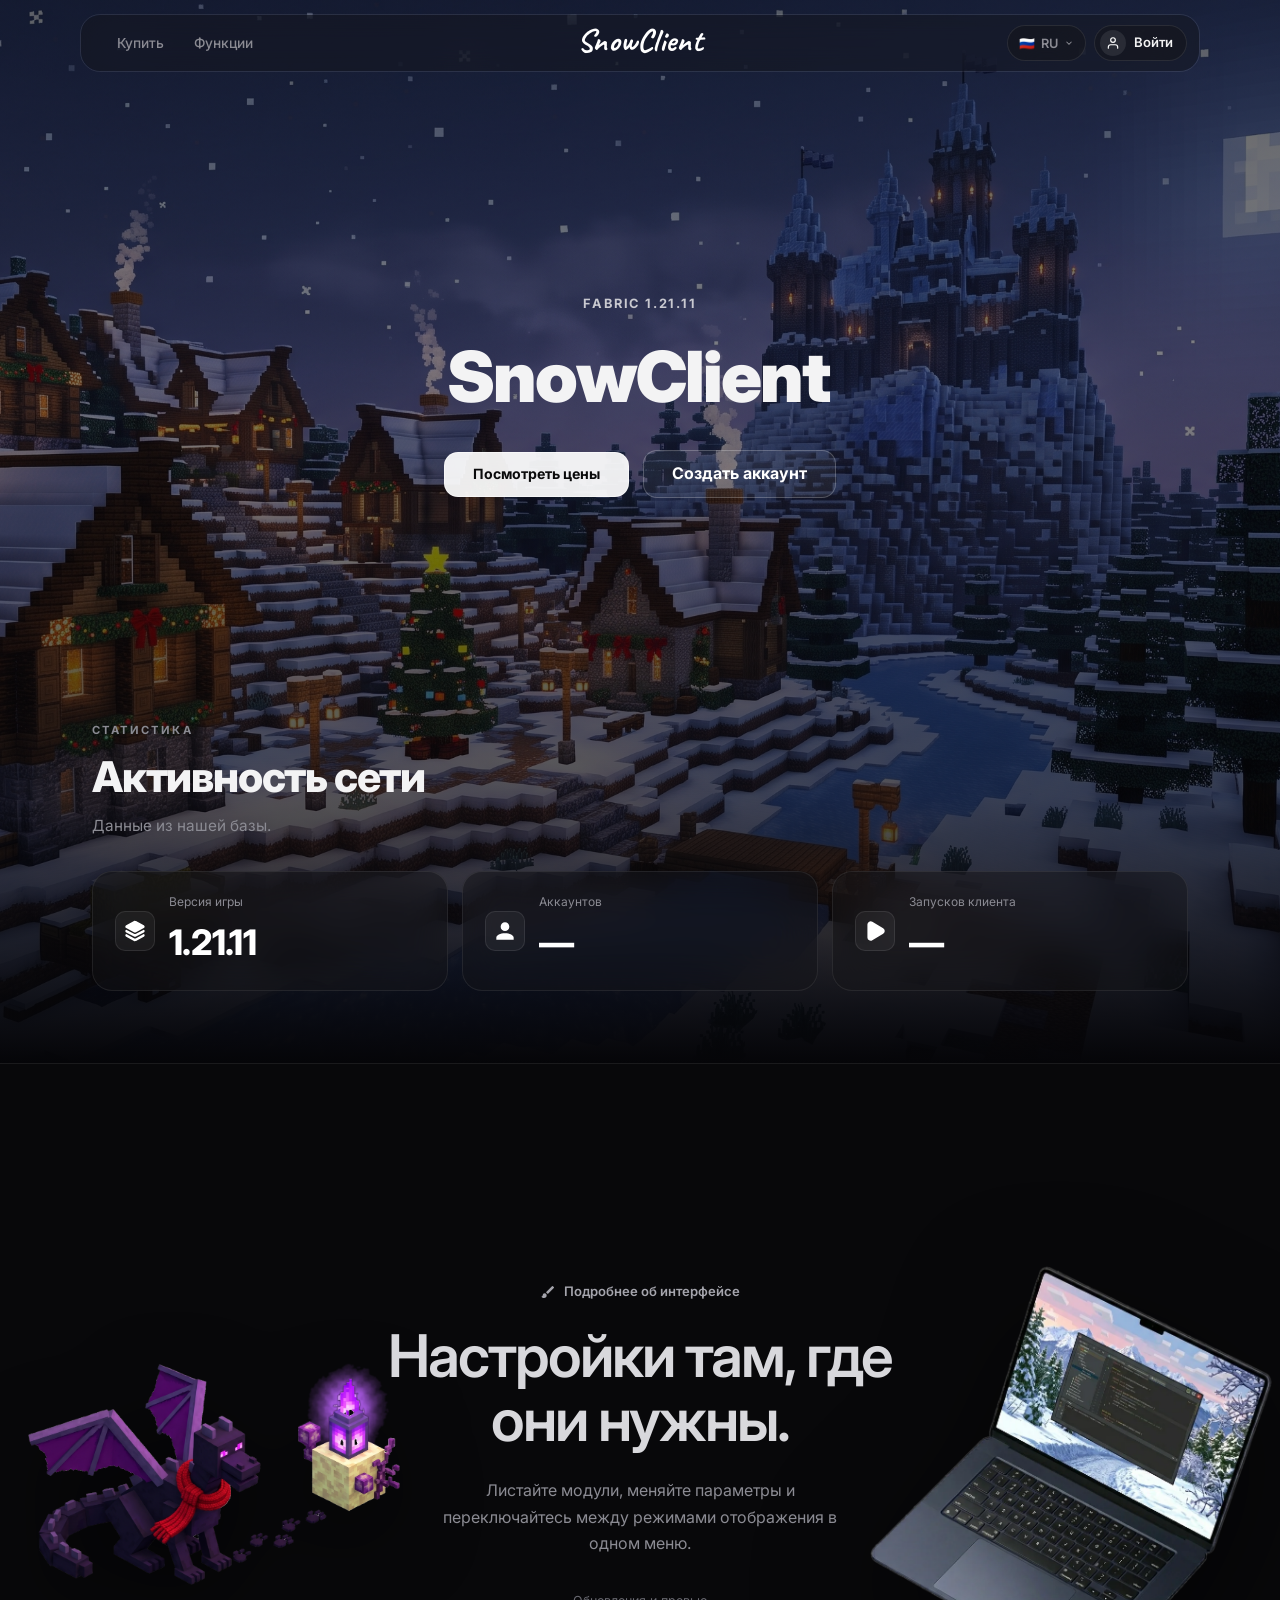
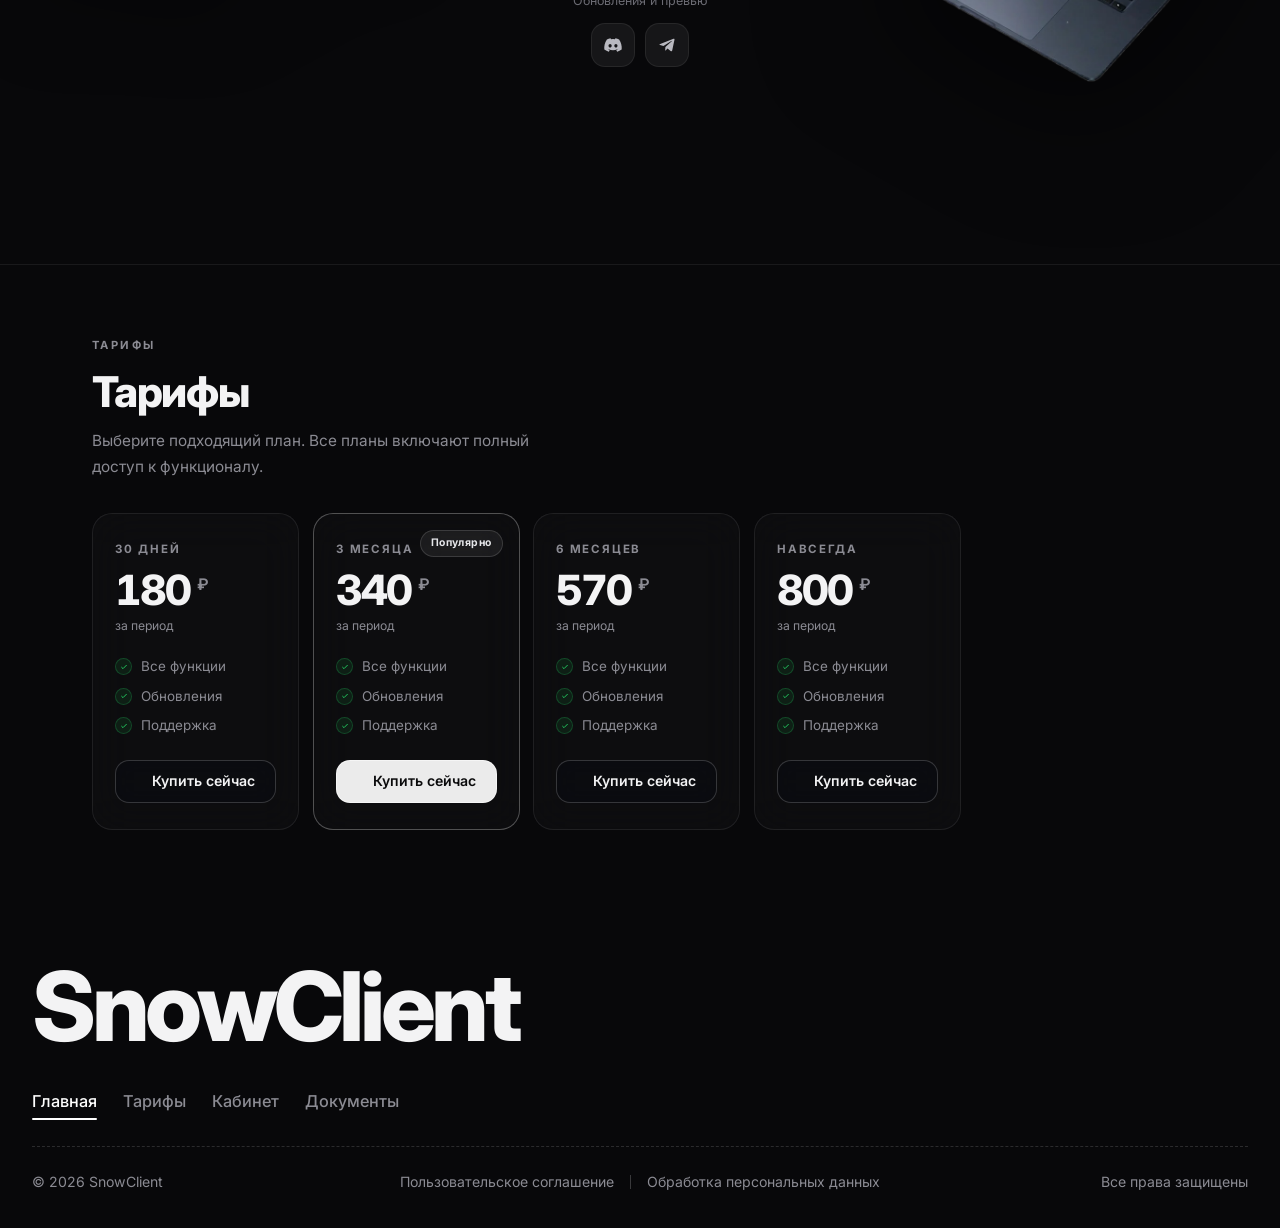
==== commit 6259bb3e: "Add files via upload" ====
--- a/index.html
+++ b/index.html
@@ -185,7 +185,10 @@
       <p class="section-subtitle" data-i18n="pricingSubtitle">Выбери подходящий план. Во всех планах доступен полный функционал.</p>
     </div>
 
-    <div class="pricing-grid" id="pricingGrid"></div>
+    <div class="pricing-layout">
+      <div class="pricing-grid" id="pricingGrid"></div>
+      <img class="pricing-tree" src="tree.png" alt="" aria-hidden="true" draggable="false" loading="lazy" />
+    </div>
 
   </div>
 </section>
@@ -271,94 +274,61 @@
 </div>
 
 <!-- ═════ AUTH MODAL (ZENITH SPLIT + FULL COMPATIBILITY) ═════ -->
-<div class="modal-overlay" id="modalAuth" onclick="closeModalOutside(event,'modalAuth')">
-  <div class="modal glass auth-modal-zenith">
-    <button class="modal-close auth-z-close" type="button" onclick="closeModal('auth')" aria-label="Close">
-      <svg width="14" height="14" viewBox="0 0 24 24" fill="none" stroke="currentColor" stroke-width="2.5"><line x1="18" y1="6" x2="6" y2="18"/><line x1="6" y1="6" x2="18" y2="18"/></svg>
-    </button>
-
-    <div class="auth-z-grid">
-      <div class="auth-z-left">
-        <div class="auth-z-brand">
-          <svg viewBox="0 0 24 24" fill="none" stroke="currentColor" stroke-width="2" stroke-linecap="round" stroke-linejoin="round">
-            <path d="M12 2v20M3.3 7l17.4 10M3.3 17L20.7 7"/>
-            <path d="M9.5 4L12 6.5 14.5 4M9.5 20L12 17.5l2.5 2.5"/>
-          </svg>
-        </div>
-
-        <!-- Обязательные вкладки для client-auth.js (оформлены как чистые пилюли) -->
-        <div class="auth-tabs auth-z-tabs" id="authTabs" role="tablist">
-          <span class="auth-tab-indicator" id="authIndicator"></span>
-          <button class="auth-tab active" id="tabLogin" role="tab" type="button" onclick="switchAuthTab('login')" data-i18n="authLogin">Вход</button>
-          <button class="auth-tab" id="tabRegister" role="tab" type="button" onclick="switchAuthTab('register')" data-i18n="authRegister">Регистрация</button>
-        </div>
-
-        <h3 class="auth-z-title" id="authZTitle">С возвращением</h3>
-        <p class="auth-sub auth-z-sub" id="authSub" data-i18n="authSubLogin">Войдите, чтобы продолжить.</p>
-
-        <form class="auth-form auth-z-form" id="authForm" onsubmit="submitAuth(event)" novalidate>
-          <div class="z-input-group field-register" id="fieldUsername">
-            <label for="authUsername" data-i18n="authUsername">Имя пользователя</label>
-            <div class="z-input-wrap">
-              <svg viewBox="0 0 24 24" fill="none" stroke="currentColor" stroke-width="1.8"><path d="M20 21v-2a4 4 0 00-4-4H8a4 4 0 00-4 4v2"/><circle cx="12" cy="7" r="4"/></svg>
-              <input type="text" id="authUsername" autocomplete="username" maxlength="20" placeholder="Введите никнейм" />
-            </div>
-          </div>
-
-          <div class="z-input-group" id="fieldIdent">
-            <label for="authIdent" id="authIdentLabel" data-i18n="authIdent">Имя пользователя или Email</label>
-            <div class="z-input-wrap">
-              <svg viewBox="0 0 24 24" fill="none" stroke="currentColor" stroke-width="1.8"><path d="M20 21v-2a4 4 0 00-4-4H8a4 4 0 00-4 4v2"/><circle cx="12" cy="7" r="4"/></svg>
-              <input type="text" id="authIdent" autocomplete="username" placeholder="Введите никнейм или Email" />
-            </div>
-          </div>
-
-          <div class="z-input-group">
-            <label for="authPassword" id="authPasswordLabel" data-i18n="authPassword">Пароль</label>
-            <div class="z-input-wrap">
-              <svg viewBox="0 0 24 24" fill="none" stroke="currentColor" stroke-width="1.8"><rect x="3" y="11" width="18" height="11" rx="2"/><path d="M7 11V7a5 5 0 0110 0v4"/></svg>
-              <input type="password" id="authPassword" autocomplete="current-password" placeholder="Введите пароль" />
-            </div>
-          </div>
-
-          <label class="auth-agree field-register" id="fieldAgree">
-            <input type="checkbox" id="authAgree" />
-            <span><span data-i18n="authAgreePre">Я принимаю</span> <a href="/terms" target="_blank" rel="noopener" data-i18n="footerTerms">Условия использования</a></span>
-          </label>
-
-          <div class="auth-error" id="authError" role="alert"></div>
-
-          <button class="btn btn-primary auth-submit auth-z-submit" id="authSubmit" type="submit">
-            <span class="spinner"></span>
-            <span id="authSubmitLabel" data-i18n="authSubmitLogin">Войти</span>
-          </button>
-        </form>
-      </div>
-
-      <!-- Правая колонка: стеклянная 3D-иконка входа -->
-      <div class="auth-z-right" aria-hidden="true">
-        <div class="auth-z-glass-portal">
-          <svg viewBox="0 0 160 220" fill="none">
-            <defs>
-              <linearGradient id="glassStroke" x1="0" y1="0" x2="160" y2="220" gradientUnits="userSpaceOnUse">
-                <stop offset="0%" stop-color="#FFFFFF" stop-opacity="0.95"/>
-                <stop offset="35%" stop-color="#9CA3AF" stop-opacity="0.35"/>
-                <stop offset="70%" stop-color="#FFFFFF" stop-opacity="0.8"/>
-                <stop offset="100%" stop-color="#6B7280" stop-opacity="0.25"/>
-              </linearGradient>
-              <linearGradient id="glassFill" x1="20" y1="10" x2="140" y2="210" gradientUnits="userSpaceOnUse">
-                <stop offset="0%" stop-color="#FFFFFF" stop-opacity="0.12"/>
-                <stop offset="50%" stop-color="#FFFFFF" stop-opacity="0.02"/>
-                <stop offset="100%" stop-color="#FFFFFF" stop-opacity="0.08"/>
-              </linearGradient>
-            </defs>
-            <rect x="44" y="14" width="102" height="192" rx="28" fill="url(#glassFill)" stroke="url(#glassStroke)" stroke-width="5"/>
-            <rect x="52" y="22" width="86" height="176" rx="21" stroke="#FFFFFF" stroke-opacity="0.25" stroke-width="1.5"/>
-            <path d="M12 110H104M104 110L74 80M104 110L74 140" stroke="url(#glassStroke)" stroke-width="7" stroke-linecap="round" stroke-linejoin="round"/>
-          </svg>
-        </div>
-      </div>
-    </div>
+<div class="modal-overlay auth-page" id="modalAuth">
+  <div class="ap-wrap">
+
+    <!-- вкладки нужны для client-auth.js — на странице скрыты -->
+    <div class="auth-tabs ap-hidden" id="authTabs" role="tablist">
+      <span class="auth-tab-indicator" id="authIndicator"></span>
+      <button class="auth-tab active" id="tabLogin" role="tab" type="button" onclick="switchAuthTab('login')">Вход</button>
+      <button class="auth-tab" id="tabRegister" role="tab" type="button" onclick="switchAuthTab('register')">Регистрация</button>
+    </div>
+
+    <div class="ap-eyebrow"><svg viewBox="0 0 24 24" fill="currentColor" aria-hidden="true"><path d="M12 12a4 4 0 1 0 0-8a4 4 0 0 0 0 8m0 2c-3.3 0-8 1.7-8 5v1h16v-1c0-3.3-4.7-5-8-5"/></svg><span id="apEyebrow">Вход в SnowClient</span></div>
+    <h1 class="ap-title" id="authZTitle">С возвращением.</h1>
+    <p class="ap-hidden" id="authSub"></p>
+
+    <form class="auth-form ap-form" id="authForm" onsubmit="submitAuth(event)" novalidate>
+
+      <div class="ap-field field-register" id="fieldUsername">
+        <label for="authUsername"><svg viewBox="0 0 24 24" fill="currentColor" aria-hidden="true"><path d="M12 12a4 4 0 1 0 0-8a4 4 0 0 0 0 8m0 2c-3.3 0-8 1.7-8 5v1h16v-1c0-3.3-4.7-5-8-5"/></svg><span id="apLblUser">Имя пользователя</span></label>
+        <input type="text" id="authUsername" autocomplete="username" maxlength="20" placeholder="Придумайте никнейм" />
+      </div>
+
+      <div class="ap-field" id="fieldIdent">
+        <label for="authIdent"><svg class="ic-user-id" viewBox="0 0 24 24" fill="currentColor" aria-hidden="true"><path d="M12 12a4 4 0 1 0 0-8a4 4 0 0 0 0 8m0 2c-3.3 0-8 1.7-8 5v1h16v-1c0-3.3-4.7-5-8-5"/></svg><svg class="ic-mail" viewBox="0 0 24 24" fill="currentColor" aria-hidden="true"><path d="M20 4H4a2 2 0 0 0-2 2v12a2 2 0 0 0 2 2h16a2 2 0 0 0 2-2V6a2 2 0 0 0-2-2m0 4l-8 5l-8-5V6l8 5l8-5z"/></svg><span id="authIdentLabel">Никнейм или Email</span></label>
+        <input type="text" id="authIdent" autocomplete="username" placeholder="Введите никнейм или email" />
+      </div>
+
+      <div class="ap-field" id="fieldPassword">
+        <label for="authPassword"><svg viewBox="0 0 24 24" fill="currentColor" aria-hidden="true"><path d="M18 8h-1V6a5 5 0 0 0-10 0v2H6a2 2 0 0 0-2 2v10a2 2 0 0 0 2 2h12a2 2 0 0 0 2-2V10a2 2 0 0 0-2-2M9 6a3 3 0 0 1 6 0v2H9z"/></svg><span id="authPasswordLabel">Пароль</span></label>
+        <input type="password" id="authPassword" autocomplete="current-password" placeholder="Введите пароль" />
+      </div>
+
+      <div class="ap-field field-register" id="fieldPassword2">
+        <label for="authPassword2"><svg viewBox="0 0 24 24" fill="currentColor" aria-hidden="true"><path d="M18 8h-1V6a5 5 0 0 0-10 0v2H6a2 2 0 0 0-2 2v10a2 2 0 0 0 2 2h12a2 2 0 0 0 2-2V10a2 2 0 0 0-2-2M9 6a3 3 0 0 1 6 0v2H9z"/></svg><span id="apLblPass2">Подтвердите пароль</span></label>
+        <input type="password" id="authPassword2" autocomplete="new-password" placeholder="Повторите пароль" />
+      </div>
+
+      <label class="auth-agree field-register" id="fieldAgree">
+        <input type="checkbox" id="authAgree" />
+        <span><span data-i18n="authAgreePre">Я принимаю</span> <a href="/terms" target="_blank" rel="noopener" data-i18n="footerTerms">Условия использования</a></span>
+      </label>
+
+      <!-- Cloudflare Turnstile -->
+      <div class="ap-ts" id="tsBox"></div>
+
+      <div class="auth-error" id="authError" role="alert"></div>
+
+      <div class="ap-divider"><span id="apContinue">Продолжить</span></div>
+
+      <button class="btn auth-submit ap-submit" id="authSubmit" type="submit">
+        <span class="spinner"></span>
+        <span id="authSubmitLabel" data-i18n="authSubmitLogin">Войти</span>
+      </button>
+    </form>
+
+    <button class="ap-switch" id="apSwitch" type="button" onclick="switchAuthTab(authTab==='register'?'login':'register')">Нет аккаунта? Зарегистрироваться.</button>
   </div>
 </div>
 
--- a/style.css
+++ b/style.css
@@ -2950,4 +2950,56 @@
   .footer-legal{justify-content:center;flex-wrap:wrap}
   .footer-big{text-align:center}.footer-links{justify-content:center}
 }
-.footer-links a,.footer-legal a{text-decoration:none}+.footer-links a,.footer-legal a{text-decoration:none}
+
+/* ════════════════════════════════════════════
+   Страница входа / регистрации (вместо модалки)
+════════════════════════════════════════════ */
+#modalAuth.auth-page{
+  z-index:900;background:#08080a!important;backdrop-filter:none!important;-webkit-backdrop-filter:none!important;
+  align-items:flex-start;justify-content:center;padding:118px 20px 70px;overflow-y:auto}
+body.auth-open .snow-canvas{z-index:950}
+.ap-hidden{display:none!important}
+.ap-wrap{width:100%;max-width:620px;margin:0 auto;display:flex;flex-direction:column;align-items:center}
+.ap-eyebrow{display:inline-flex;align-items:center;gap:8px;font-size:.82rem;font-weight:600;color:#a5a5ad;margin-bottom:6px}
+.ap-eyebrow svg{width:14px;height:14px}
+.ap-title{font-size:clamp(2.4rem,5.4vw,3.7rem);font-weight:600;letter-spacing:-2px;line-height:1.08;text-align:center;color:#d8d8dc;margin:8px 0 34px}
+.ap-form{width:100%;max-width:350px;gap:12px}
+.ap-field label{display:flex;align-items:center;gap:8px;font-size:.84rem;font-weight:600;color:#b4b4bb;margin-bottom:8px}
+.ap-field label svg{width:13px;height:13px;color:#9c9ca4;flex:none}
+.ap-field input{
+  width:100%;height:42px;padding:0 16px;border-radius:16px;font-size:.88rem;font-family:inherit;color:#f1f1f3;
+  background:rgba(255,255,255,.03);border:1px solid rgba(255,255,255,.1);outline:none;transition:border-color .2s,background .2s}
+.ap-field input::placeholder{color:#6d6d75}
+.ap-field input:focus{border-color:rgba(255,255,255,.32);background:rgba(255,255,255,.05)}
+.auth-form.is-register .ap-field.field-register{max-height:92px}
+.ap-form .auth-agree{font-size:.8rem}
+/* Turnstile: одна скруглённая подложка ровно по размеру виджета */
+.ap-ts{position:relative;width:100%;height:65px;min-height:65px;padding:0;border:0;border-radius:16px;
+  background:#232323;overflow:hidden;isolation:isolate;
+  -webkit-mask-image:-webkit-radial-gradient(white,black); /* Safari: корректная обрезка iframe по скруглению */
+  display:block}
+.ap-ts>div{width:100%;height:100%}
+/* iframe чуть больше контейнера: родная белая рамка виджета (1px) уходит за обрезку */
+.ap-ts iframe{display:block;border:0;border-radius:16px;
+  width:calc(100% + 2px) !important;height:67px !important;max-width:none;margin:-1px}
+.ap-divider{display:flex;align-items:center;gap:12px;font-size:.82rem;color:#7b7b83;margin:2px 0}
+.ap-divider::before,.ap-divider::after{content:"";flex:1;border-top:1px dashed rgba(255,255,255,.2)}
+#authSubmit.ap-submit{
+  width:100%;height:44px;border-radius:16px!important;margin:0;font-weight:700;font-size:.9rem;cursor:pointer;
+  background:#fff!important;color:#0a0a0b!important;border:1px solid rgba(255,255,255,.5)!important;transition:background .2s,color .2s,transform .2s}
+#authSubmit.ap-submit:hover:not(:disabled){transform:translateY(-1px)}
+#authSubmit.ap-submit:disabled{background:rgba(255,255,255,.06)!important;color:#6f6f77!important;border-color:rgba(255,255,255,.06)!important;cursor:not-allowed;transform:none}
+.ap-switch{
+  width:100%;max-width:350px;height:44px;margin-top:12px;border-radius:16px;font-size:.86rem;font-weight:600;font-family:inherit;cursor:pointer;
+  background:rgba(255,255,255,.05);border:1px solid rgba(255,255,255,.06);color:#b9b9c0;transition:background .2s,color .2s}
+.ap-switch:hover{background:rgba(255,255,255,.1);color:#fff}
+@media(max-width:560px){#modalAuth.auth-page{padding-top:100px}.ap-title{letter-spacing:-1.2px}}
+.ap-form:not(.is-register) .ic-mail{display:none}.ap-form.is-register .ic-user-id{display:none}
+
+/* Ёлка справа от тарифов */
+.pricing-layout{display:flex;align-items:center;gap:28px}
+.pricing-layout .pricing-grid{flex:1;min-width:0}
+.pricing-tree{flex:none;width:200px;height:auto;pointer-events:none;user-select:none;
+  filter:drop-shadow(0 18px 30px rgba(0,0,0,.45))}
+@media(max-width:1200px){.pricing-tree{display:none}.pricing-layout{display:block}}
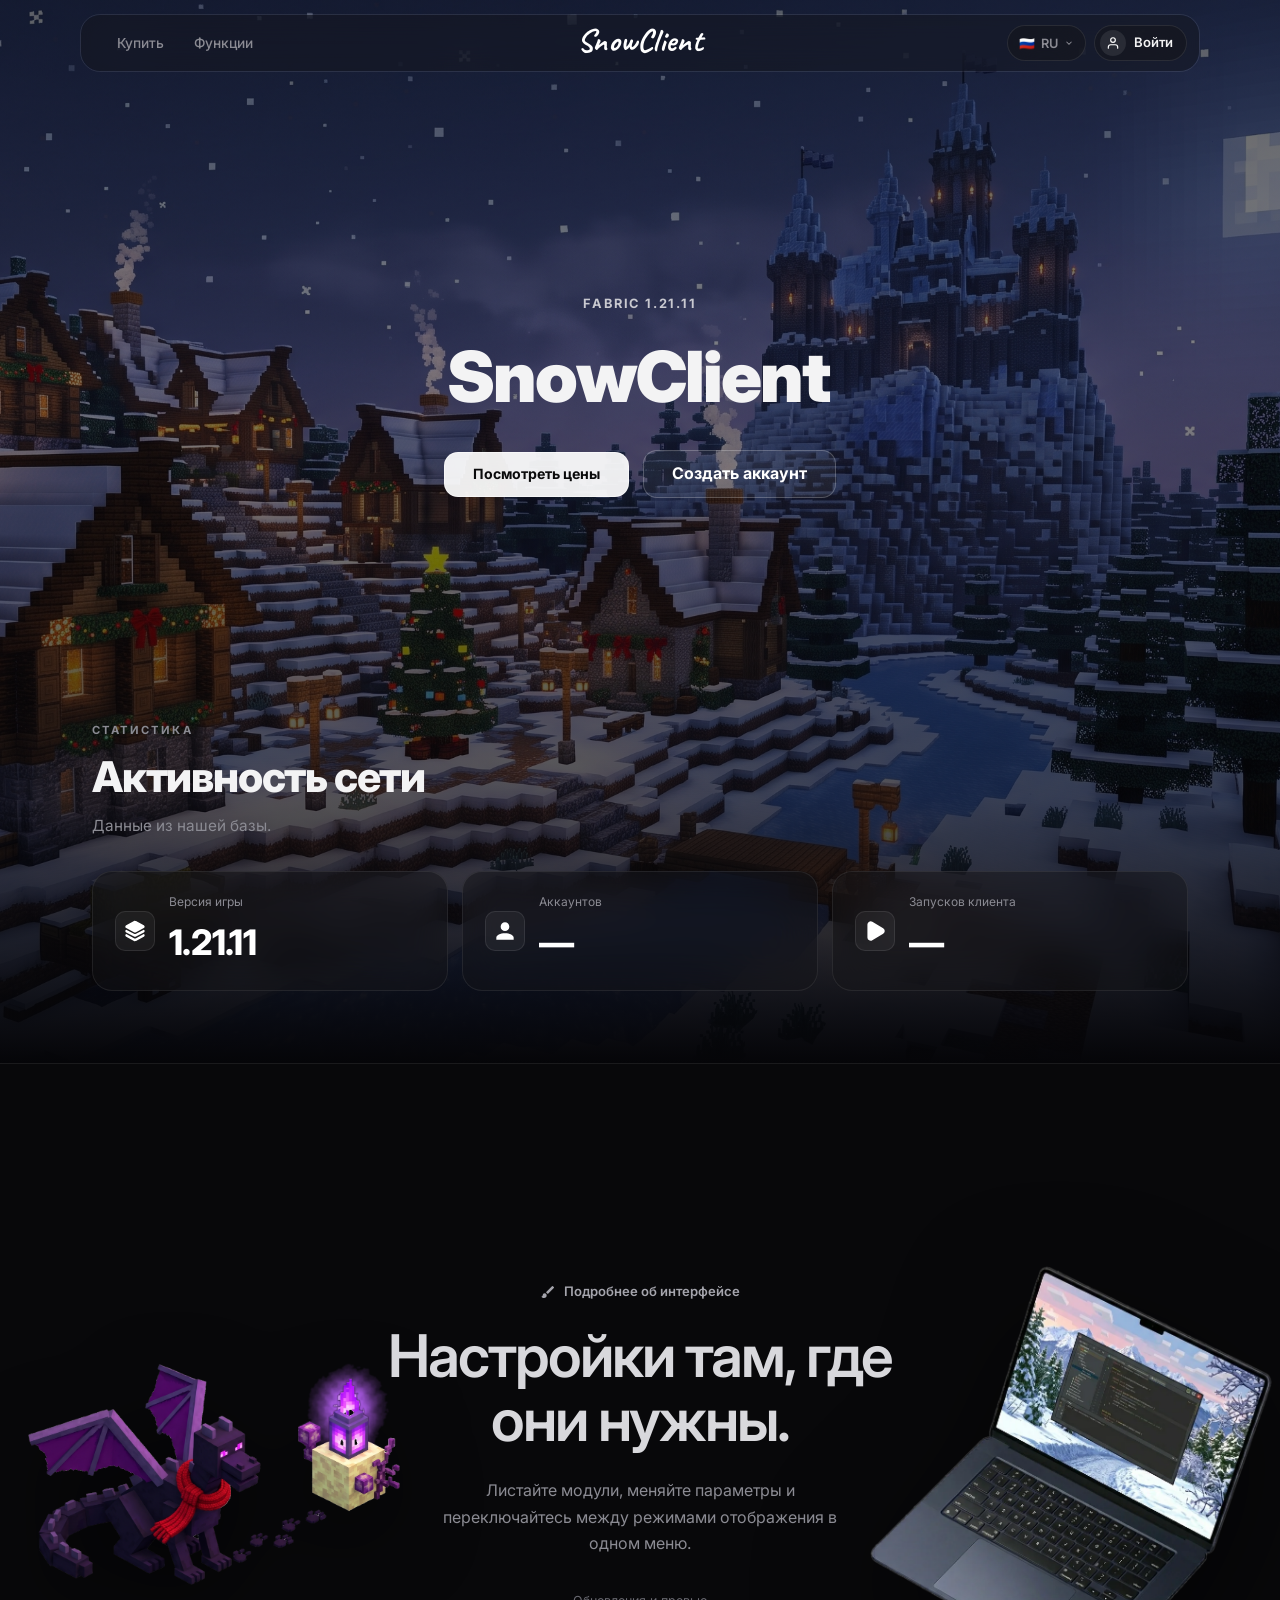
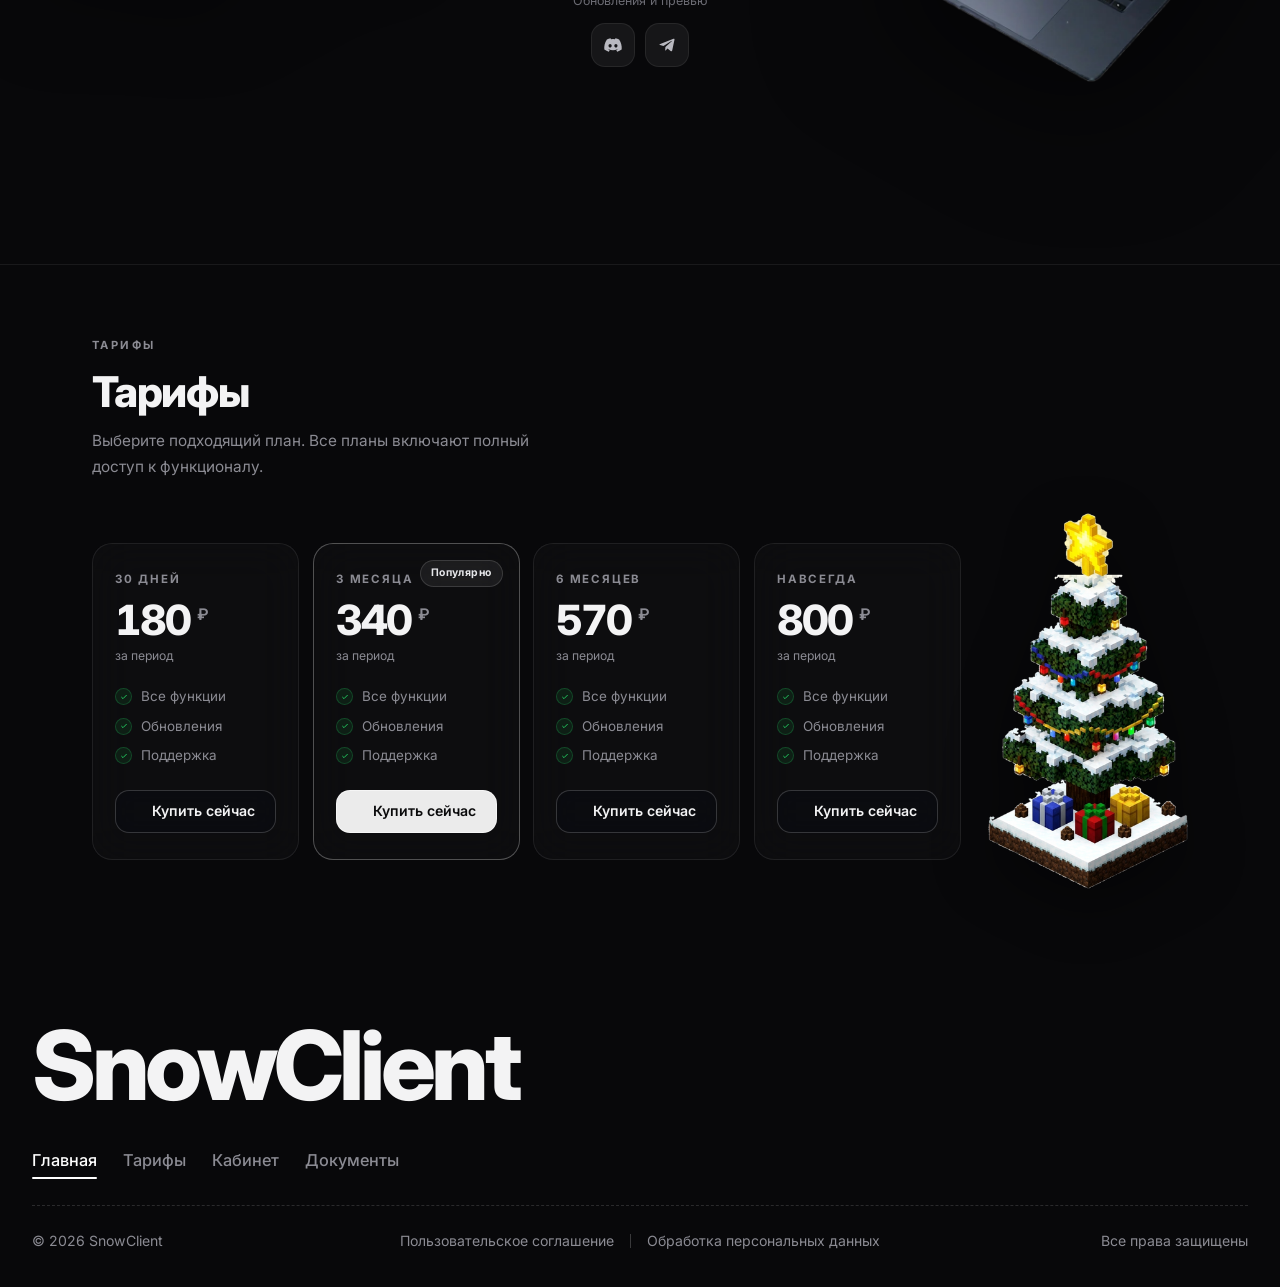
==== commit fb3348ce: "Add files via upload" ====
--- a/index.html
+++ b/index.html
@@ -187,7 +187,7 @@
 
     <div class="pricing-layout">
       <div class="pricing-grid" id="pricingGrid"></div>
-      <img class="pricing-tree" src="tree.png" alt="" aria-hidden="true" draggable="false" loading="lazy" />
+      <img class="pricing-tree" src="static/tree.png" alt="" aria-hidden="true" draggable="false" loading="lazy" />
     </div>
 
   </div>
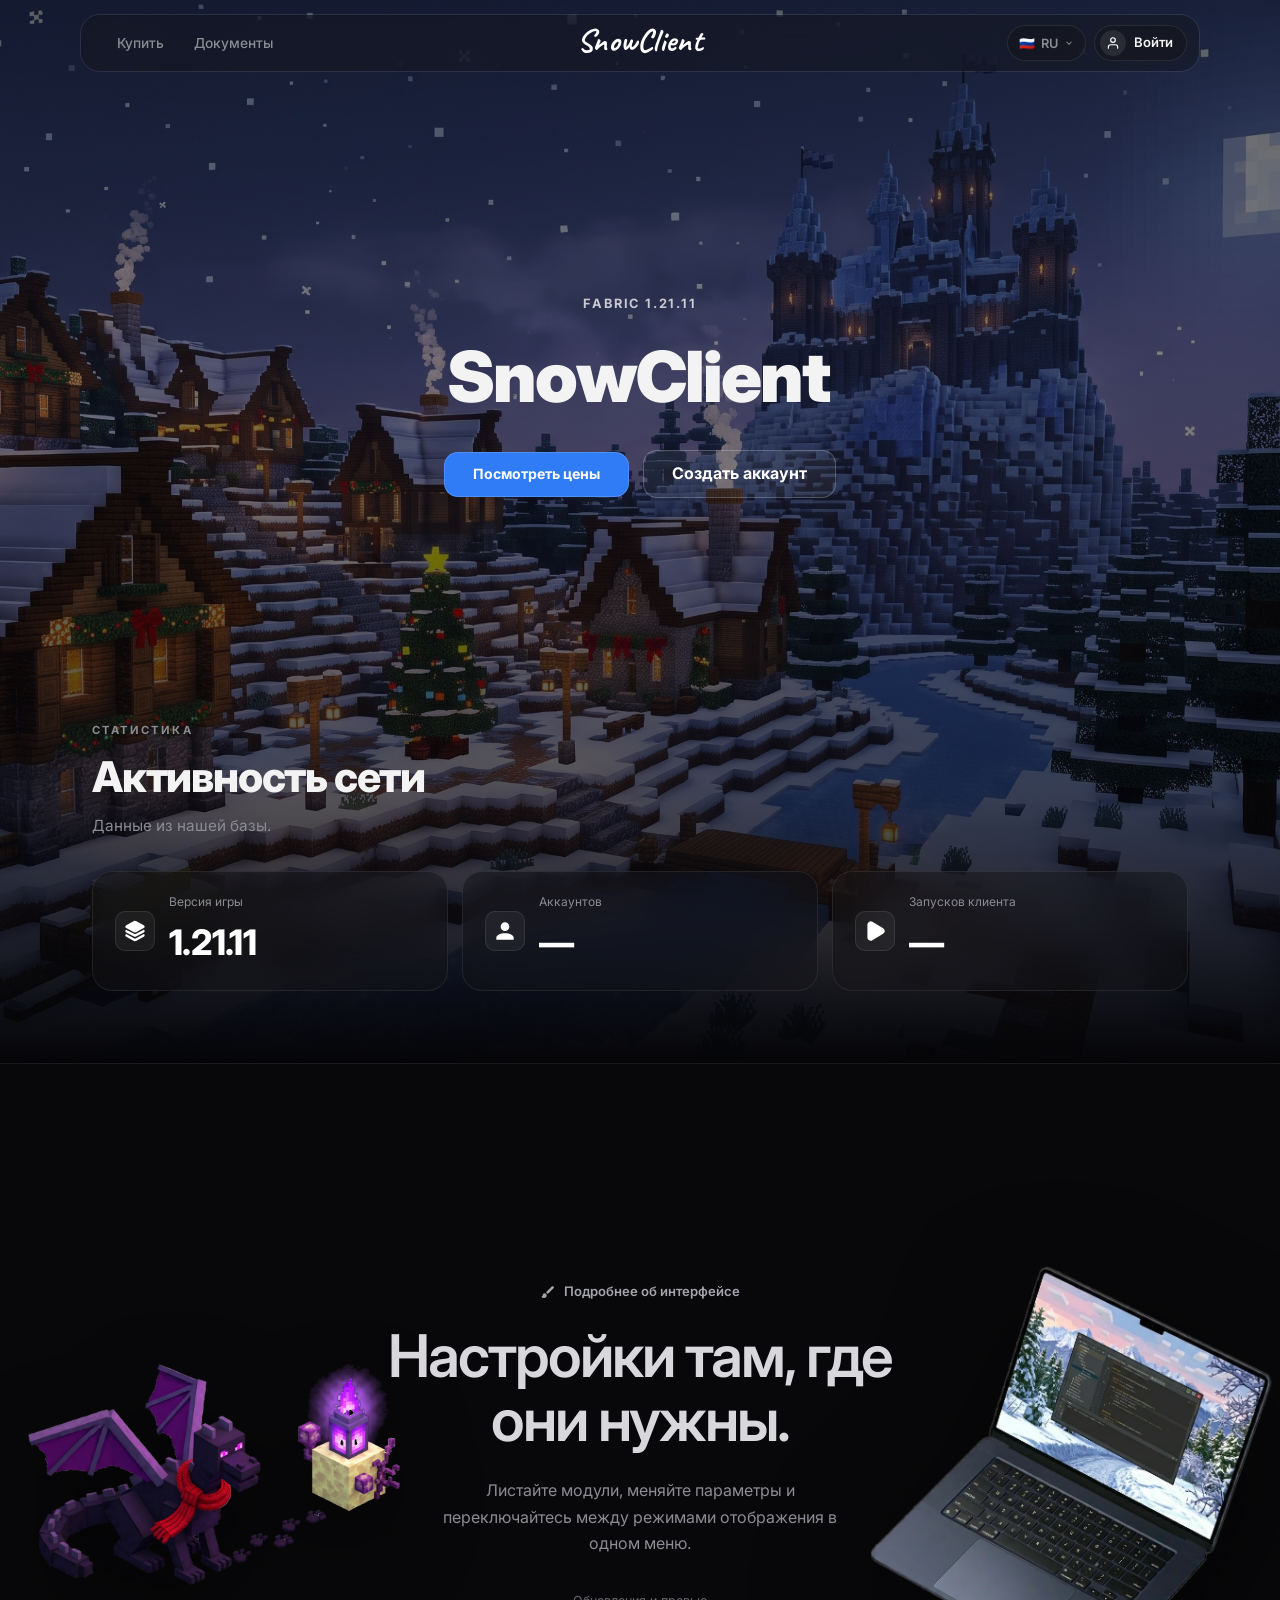
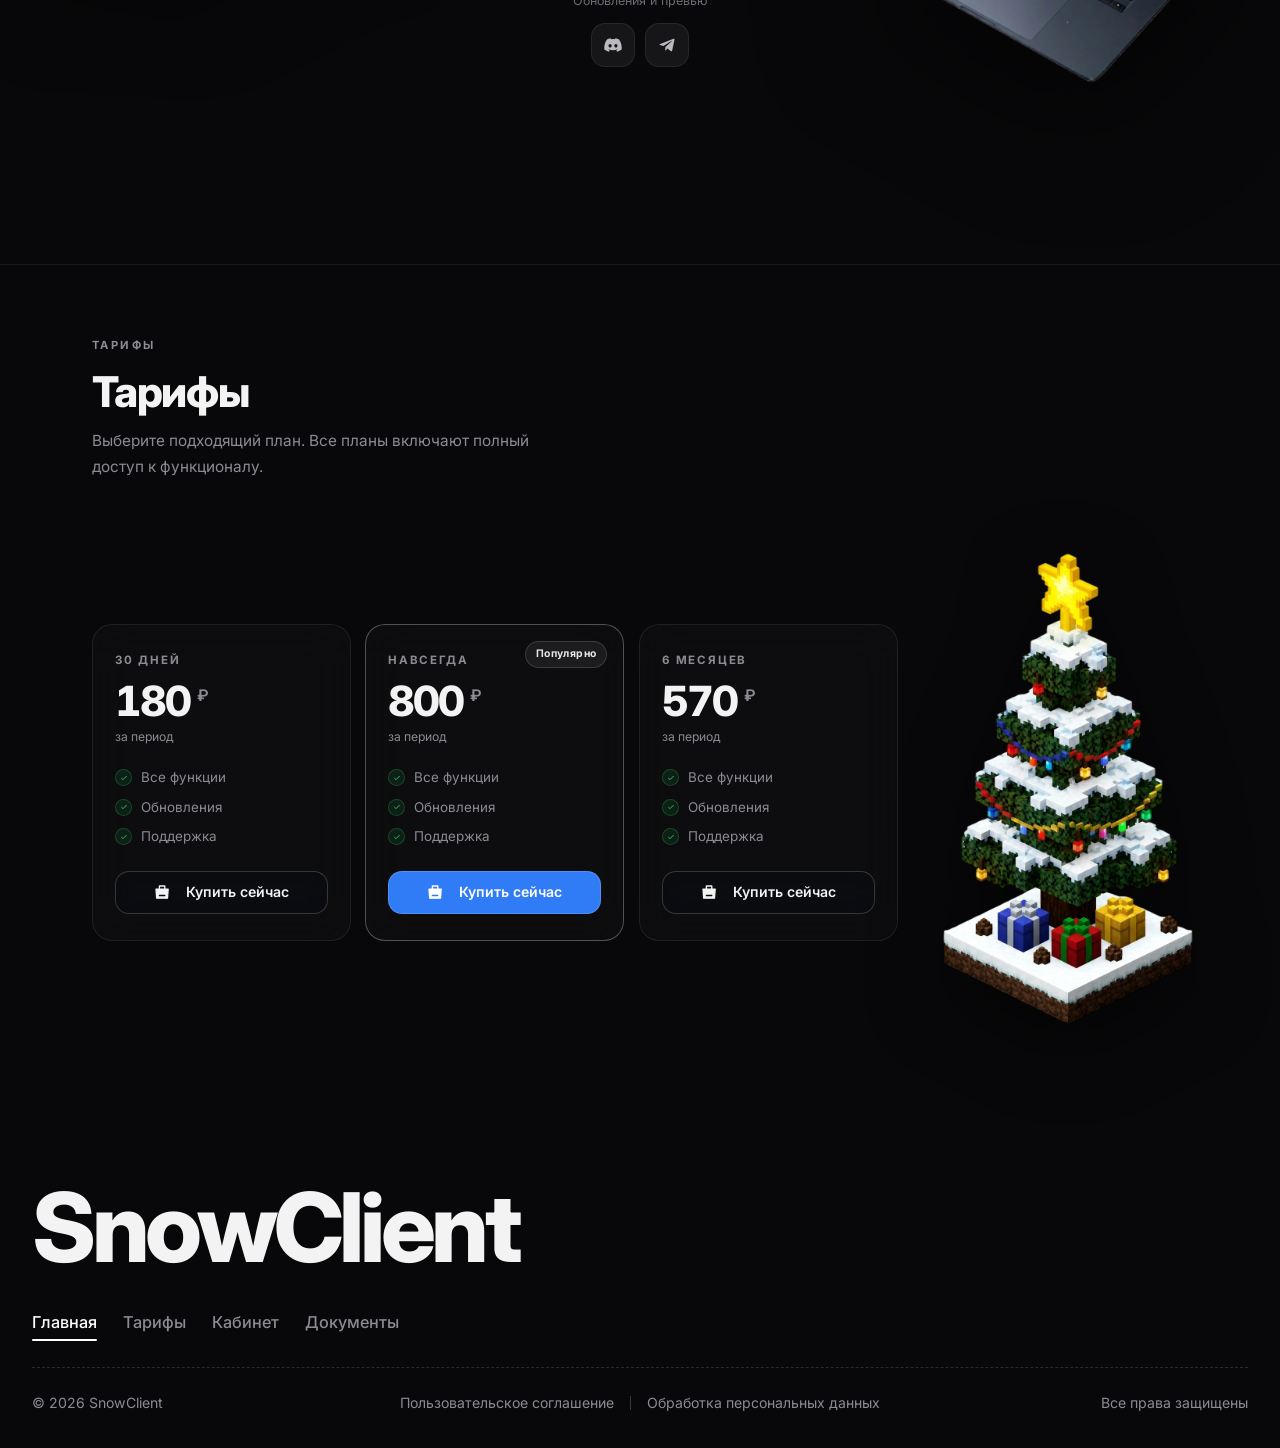
==== commit 194eca78: "Add files via upload" ====
--- a/index.html
+++ b/index.html
@@ -26,7 +26,7 @@
 
     <ul class="nav-center" id="navCenter">
       <li><a href="#pricing"  data-i18n="nav3">Тарифы</a></li>
-      <li><a href="#features" data-i18n="nav1">Функции</a></li>
+      <li><a href="/documents" data-i18n="nav1">Документы</a></li>
     </ul>
 
     <a class="nav-brand" href="#hero" onclick="scrollTo({top:0,behavior:'smooth'});return false;">SnowClient</a>
@@ -63,7 +63,7 @@
 
 <div class="mobile-menu" id="mobileMenu">
   <a href="#pricing"  onclick="closeMobileMenu()" data-mob-i18n="nav3">Тарифы</a>
-  <a href="#features" onclick="closeMobileMenu()" data-mob-i18n="nav1">Функции</a>
+  <a href="/documents" onclick="closeMobileMenu()" data-mob-i18n="nav1">Документы</a>
   <button class="mobile-auth" id="mobileAuth" type="button" onclick="closeMobileMenu(); onAuthClick()">
     <span id="mobileAuthLabel" data-i18n="navLogin">Войти</span>
   </button>
--- a/style.css
+++ b/style.css
@@ -2997,9 +2997,22 @@
 @media(max-width:560px){#modalAuth.auth-page{padding-top:100px}.ap-title{letter-spacing:-1.2px}}
 .ap-form:not(.is-register) .ic-mail{display:none}.ap-form.is-register .ic-user-id{display:none}
 
-/* Ёлка справа от тарифов */
-.pricing-layout{display:flex;align-items:center;gap:28px}
+/* Тарифы: 3 карточки + большая ёлка справа */
+.pricing-grid{grid-template-columns:repeat(3,1fr)}
+.pricing-layout{display:flex;align-items:center;gap:20px}
 .pricing-layout .pricing-grid{flex:1;min-width:0}
-.pricing-tree{flex:none;width:200px;height:auto;pointer-events:none;user-select:none;
-  filter:drop-shadow(0 18px 30px rgba(0,0,0,.45))}
-@media(max-width:1200px){.pricing-tree{display:none}.pricing-layout{display:block}}
+.pricing-tree{flex:none;width:380px;height:auto;margin-right:-90px;pointer-events:none;user-select:none;
+  filter:drop-shadow(0 22px 36px rgba(0,0,0,.5))}
+@media(max-width:1280px){.pricing-tree{width:300px;margin-right:-30px}}
+@media(max-width:1100px){.pricing-tree{display:none}.pricing-layout{display:block}}
+@media(max-width:1024px){.pricing-grid{grid-template-columns:1fr 1fr}}
+@media(max-width:700px){.pricing-grid{grid-template-columns:1fr}}
+
+/* Синий акцент на главных кнопках */
+:root{--blue:#2f7cf6;--blue-hi:#4d92ff}
+.btn-primary,.nav-buy,.pay-btn-continue,a.btn-primary,button.btn-primary,.hero-z-btn:not(.hero-z-btn-ghost){
+  background:var(--blue)!important;color:#fff!important;border:1px solid rgba(255,255,255,.16)!important}
+.btn-primary:hover,.nav-buy:hover,.pay-btn-continue:hover,a.btn-primary:hover,button.btn-primary:hover,.hero-z-btn:not(.hero-z-btn-ghost):hover{
+  background:var(--blue-hi)!important;color:#fff!important;box-shadow:0 10px 30px -10px rgba(47,124,246,.65)!important}
+.btn-primary .spinner{border-color:rgba(255,255,255,.35);border-top-color:#fff}
+.cab-avatar img{width:100%;height:100%;object-fit:cover;display:block;border-radius:inherit}
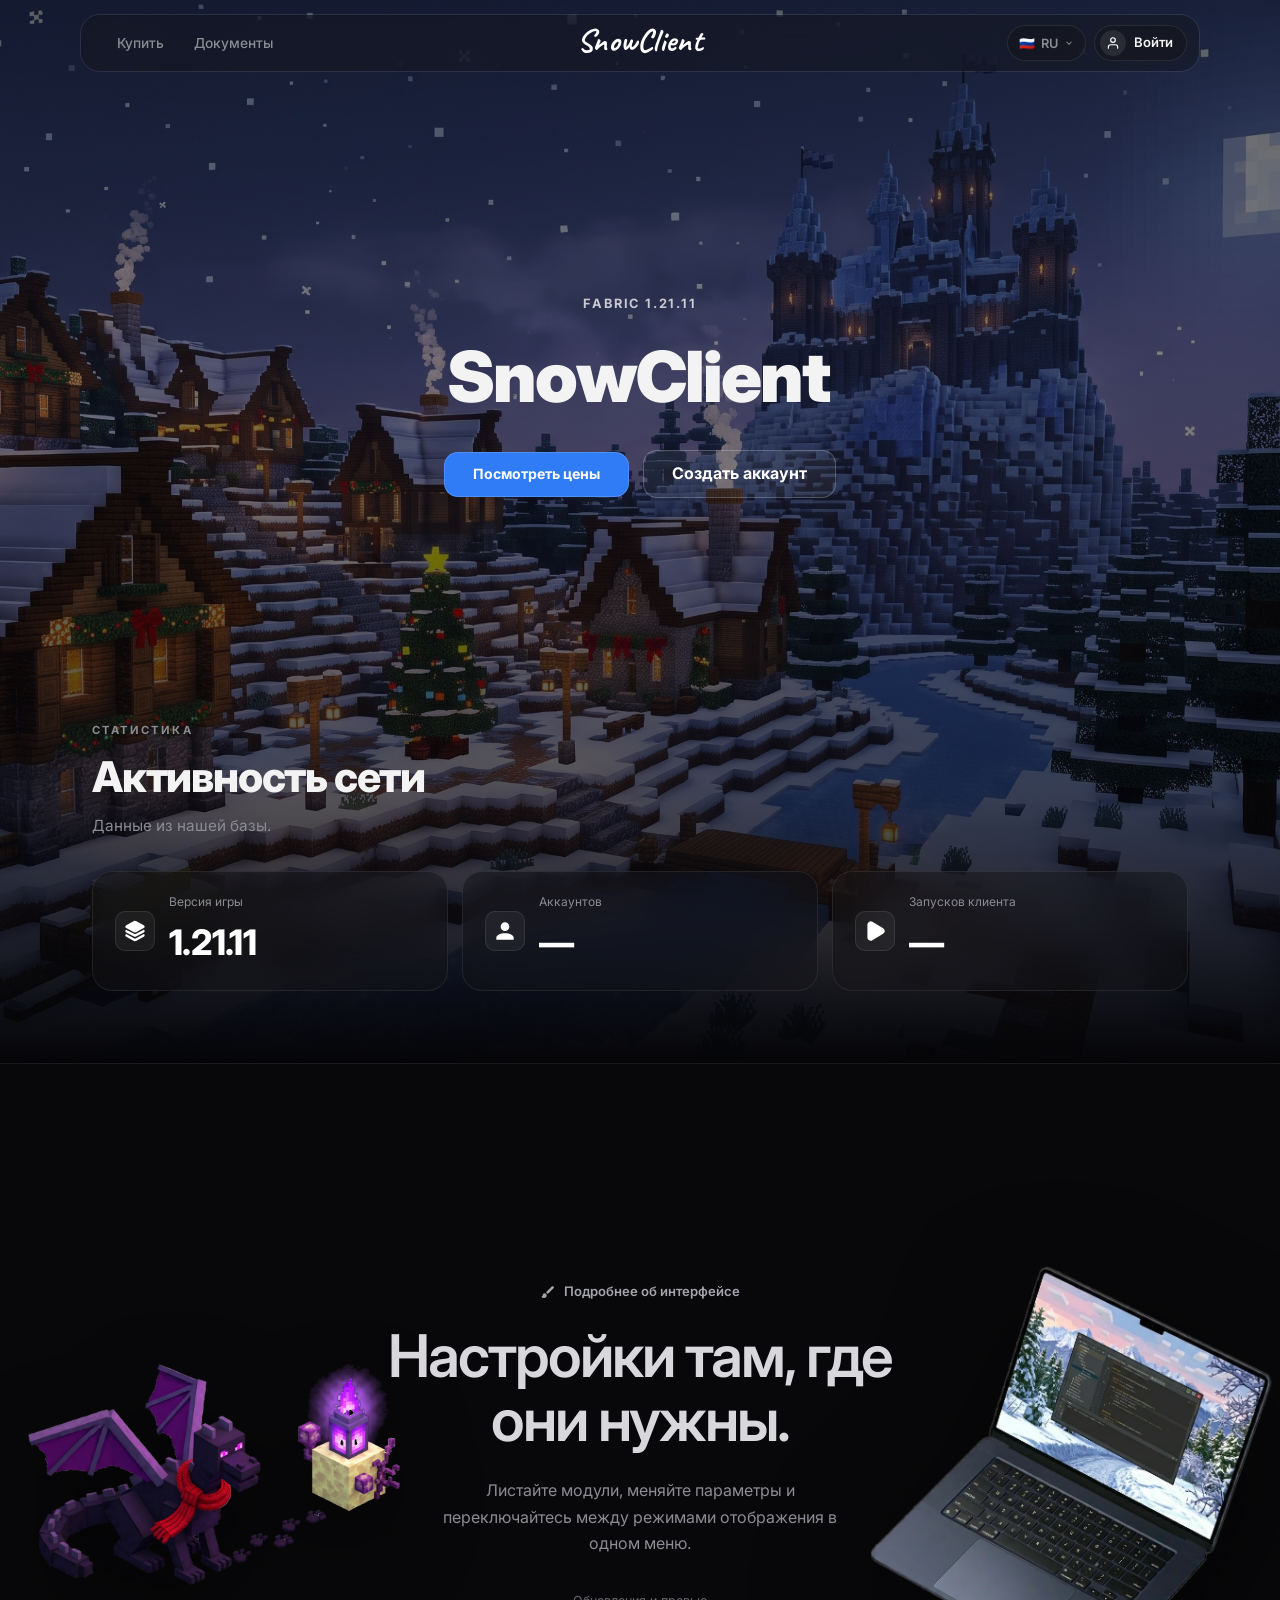
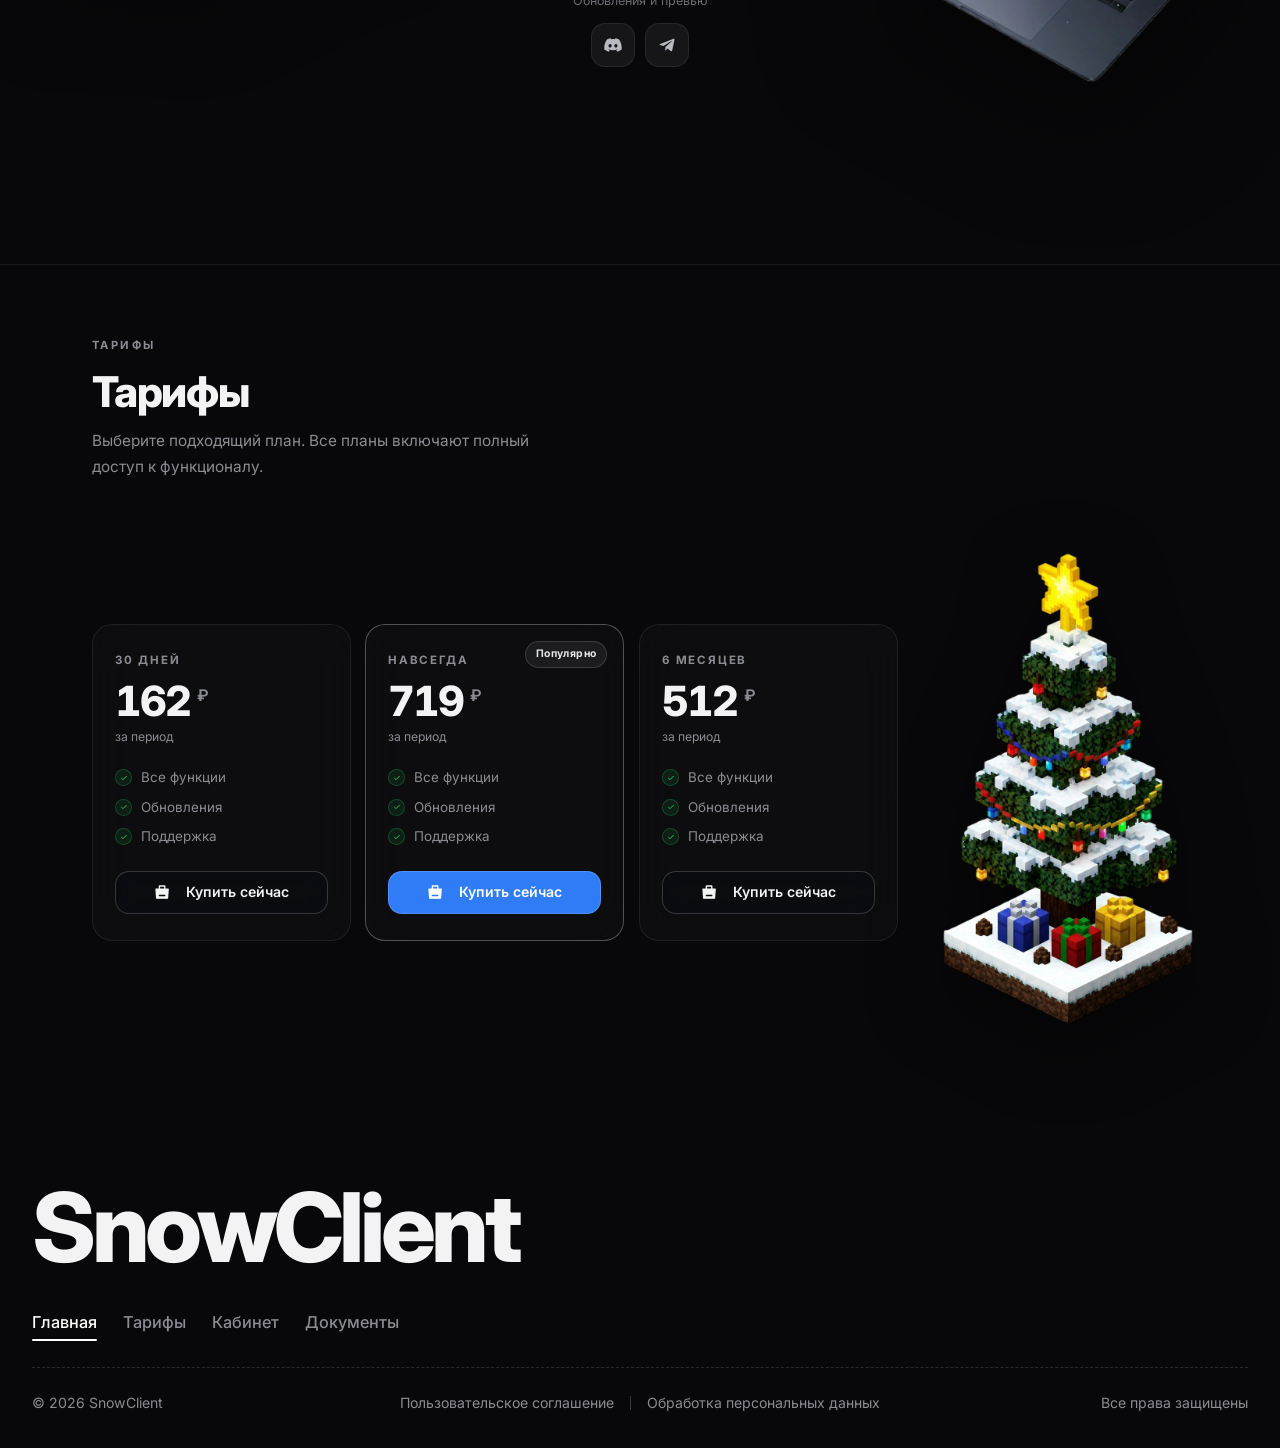
==== commit 9088af90: "Add files via upload" ====
--- a/index.html
+++ b/index.html
@@ -201,7 +201,7 @@
       <a href="#hero" class="active" id="ftHome" onclick="scrollTo({top:0,behavior:'smooth'});return false;">Главная</a>
       <a href="#pricing" id="ftPricing">Тарифы</a>
       <a href="/cabinet" id="ftCabinet">Кабинет</a>
-      <a href="/rules" id="ftDocs">Документы</a>
+      <a href="/documents" id="ftDocs">Документы</a>
     </nav>
     <div class="footer-dash"></div>
     <div class="footer-ref-bottom">
@@ -256,7 +256,7 @@
         </button>
 
         <a href="https://funpay.com/lots/offer?id=78533148" target="_blank" rel="noopener" class="pay-btn-funpay" id="payFunpayBtn">
-          <span>Купить через</span>
+          <span>Купить через FunPay</span>
           <span class="pay-funpay-badge">FUNPAY</span>
         </a>
 
@@ -312,7 +312,7 @@
 
       <label class="auth-agree field-register" id="fieldAgree">
         <input type="checkbox" id="authAgree" />
-        <span><span data-i18n="authAgreePre">Я принимаю</span> <a href="/terms" target="_blank" rel="noopener" data-i18n="footerTerms">Условия использования</a></span>
+        <span><span data-i18n="authAgreePre">Я принимаю</span> <a href="/documents#terms" target="_blank" rel="noopener" data-i18n="footerTerms">Условия использования</a></span>
       </label>
 
       <!-- Cloudflare Turnstile -->
--- a/style.css
+++ b/style.css
@@ -3016,3 +3016,39 @@
   background:var(--blue-hi)!important;color:#fff!important;box-shadow:0 10px 30px -10px rgba(47,124,246,.65)!important}
 .btn-primary .spinner{border-color:rgba(255,255,255,.35);border-top-color:#fff}
 .cab-avatar img{width:100%;height:100%;object-fit:cover;display:block;border-radius:inherit}
+
+/* ═══ Окно покупки: отступы, скругления, центровка ═══ */
+.modal.pay-modal{
+  max-width:940px;width:calc(100% - 24px);max-height:92vh;overflow-y:auto;overflow-x:hidden;
+  border-radius:26px!important;margin:auto;
+  scrollbar-width:thin;scrollbar-color:rgba(255,255,255,.18) transparent}
+.pay-modal-head{padding:20px 28px;gap:16px;background:rgba(255,255,255,.03)}
+.pay-modal-head h3{font-size:1.1rem;letter-spacing:-.01em}
+.pay-modal .modal-close{width:34px;height:34px;flex:none;display:inline-flex;align-items:center;justify-content:center;border-radius:12px}
+.pay-modal-grid{grid-template-columns:minmax(0,1.15fr) minmax(0,1fr);gap:0;padding:0;align-items:stretch}
+.pay-methods-grid{align-content:start;gap:12px;max-height:480px;padding:28px 22px 28px 28px;margin:0}
+.pay-method-card{min-height:96px;padding:16px 8px 12px;border-radius:16px;gap:10px}
+.pay-method-card.active{background:rgba(47,124,246,.14);border-color:#2f7cf6;box-shadow:0 0 0 1px rgba(47,124,246,.55)}
+.pay-method-badge{top:8px;right:8px;border-radius:8px;padding:3px 7px}
+.pay-summary{justify-content:center;gap:0;padding:28px;border-left:1px solid rgba(255,255,255,.08);border-radius:0!important;
+  background:rgba(255,255,255,.02)!important;box-shadow:none!important}
+.pay-summary-title{margin:0 0 18px;font-size:1.15rem;line-height:1.3}
+.pay-plans-tabs{display:grid;grid-template-columns:repeat(auto-fit,minmax(0,1fr));gap:6px;padding:5px;border-radius:16px;margin-bottom:20px}
+.pay-plan-tab{padding:11px 6px;border-radius:12px;font-size:.82rem;white-space:nowrap}
+.pay-plan-tab.active{background:#2f7cf6;color:#fff}
+.pay-total-row{align-items:center;padding:14px 16px;margin-bottom:14px;border-radius:16px;background:rgba(255,255,255,.04);border:1px solid rgba(255,255,255,.07)}
+.pay-promo-row{gap:10px;margin-bottom:16px}
+.pay-promo-input{height:46px;padding:0 16px;border-radius:14px;min-width:0}
+.pay-promo-row .btn{height:46px!important;padding:0 20px!important;flex:none}
+.pay-btn-continue{height:48px;margin-bottom:10px;border-radius:14px!important}
+.pay-btn-funpay{height:48px;border-radius:14px}
+.pay-info-box{margin-top:18px;padding:14px 16px;border-radius:16px;background:rgba(255,255,255,.04)!important;border:1px solid rgba(255,255,255,.07)!important;box-shadow:none!important}
+.pay-modal-foot{justify-content:center;padding:14px 28px}
+@media(max-width:780px){
+  .modal.pay-modal{border-radius:22px!important;max-height:94vh}
+  .pay-modal-head{padding:16px 18px}
+  .pay-modal-grid{grid-template-columns:1fr}
+  .pay-methods-grid{grid-template-columns:repeat(2,minmax(0,1fr));max-height:none;padding:18px}
+  .pay-summary{padding:20px 18px 22px;border-left:0;border-top:1px solid rgba(255,255,255,.08)}
+  .pay-plans-tabs{grid-template-columns:repeat(auto-fit,minmax(0,1fr))}
+}
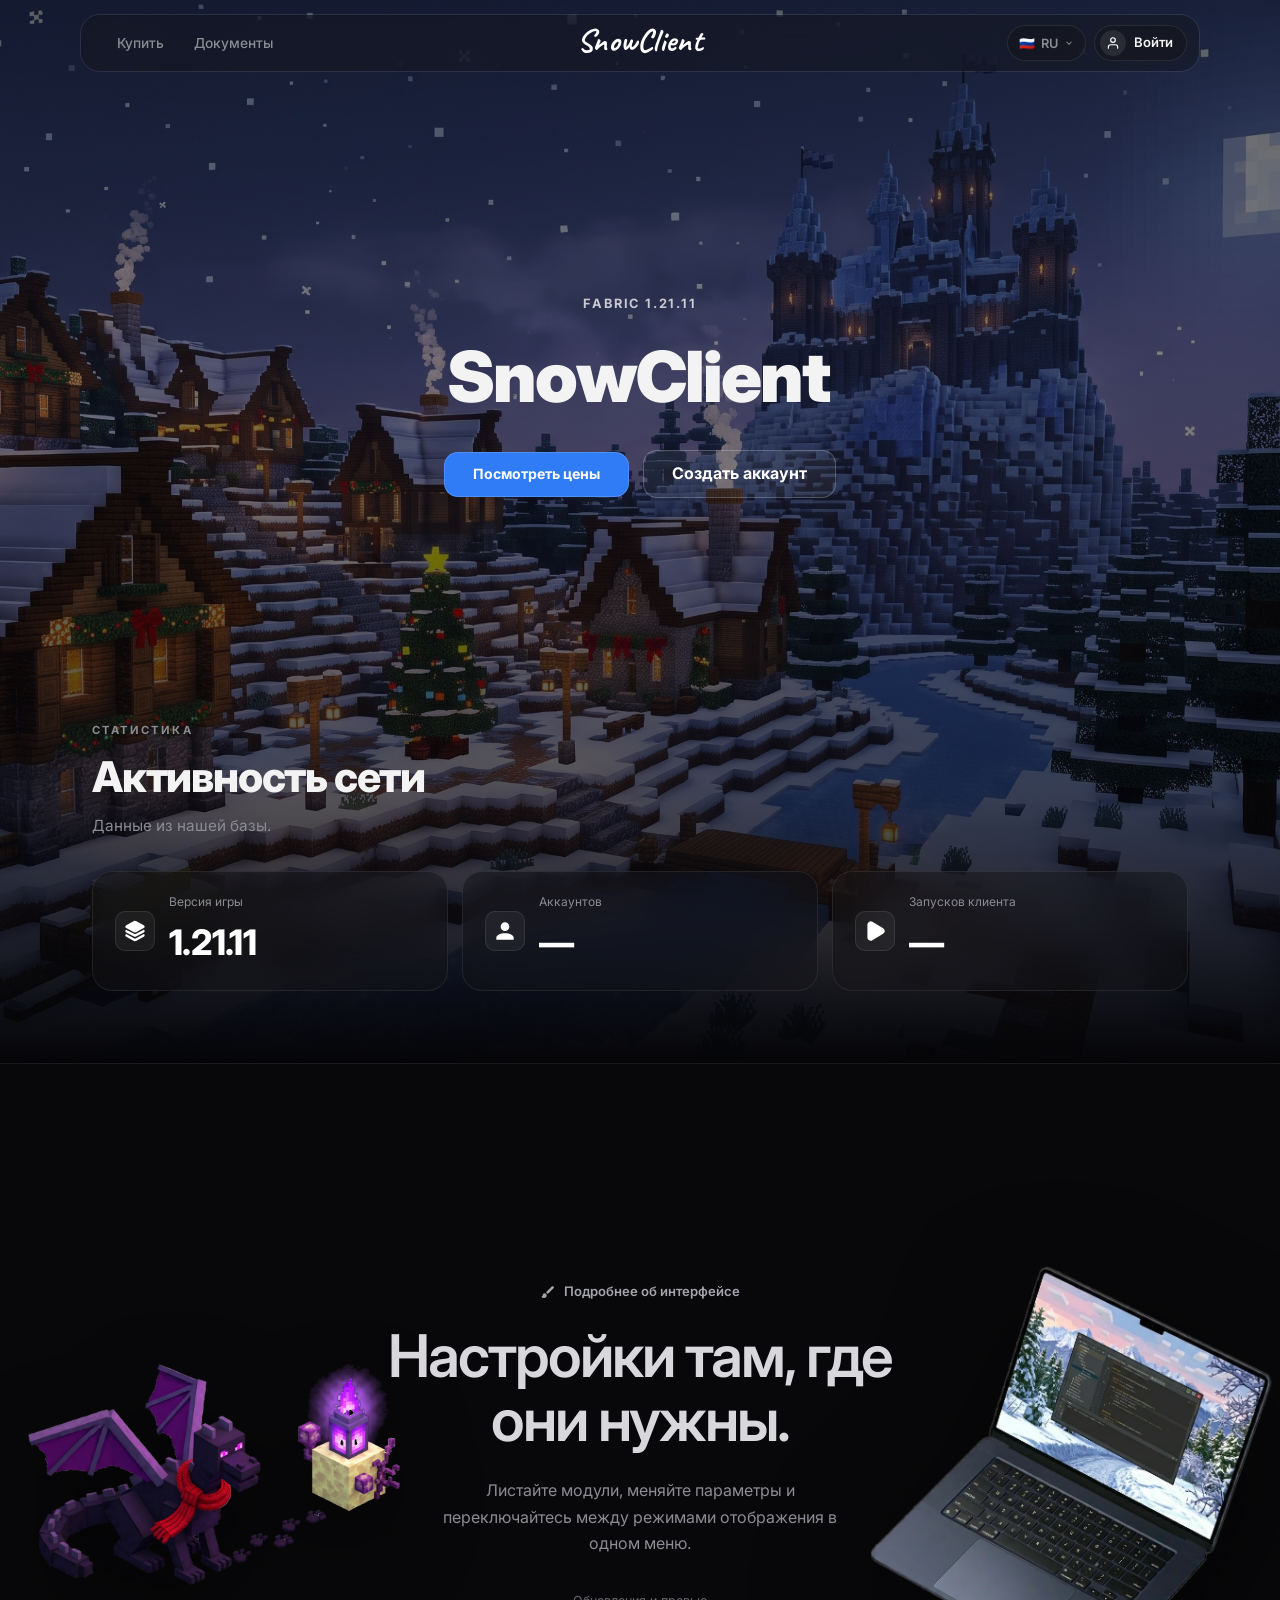
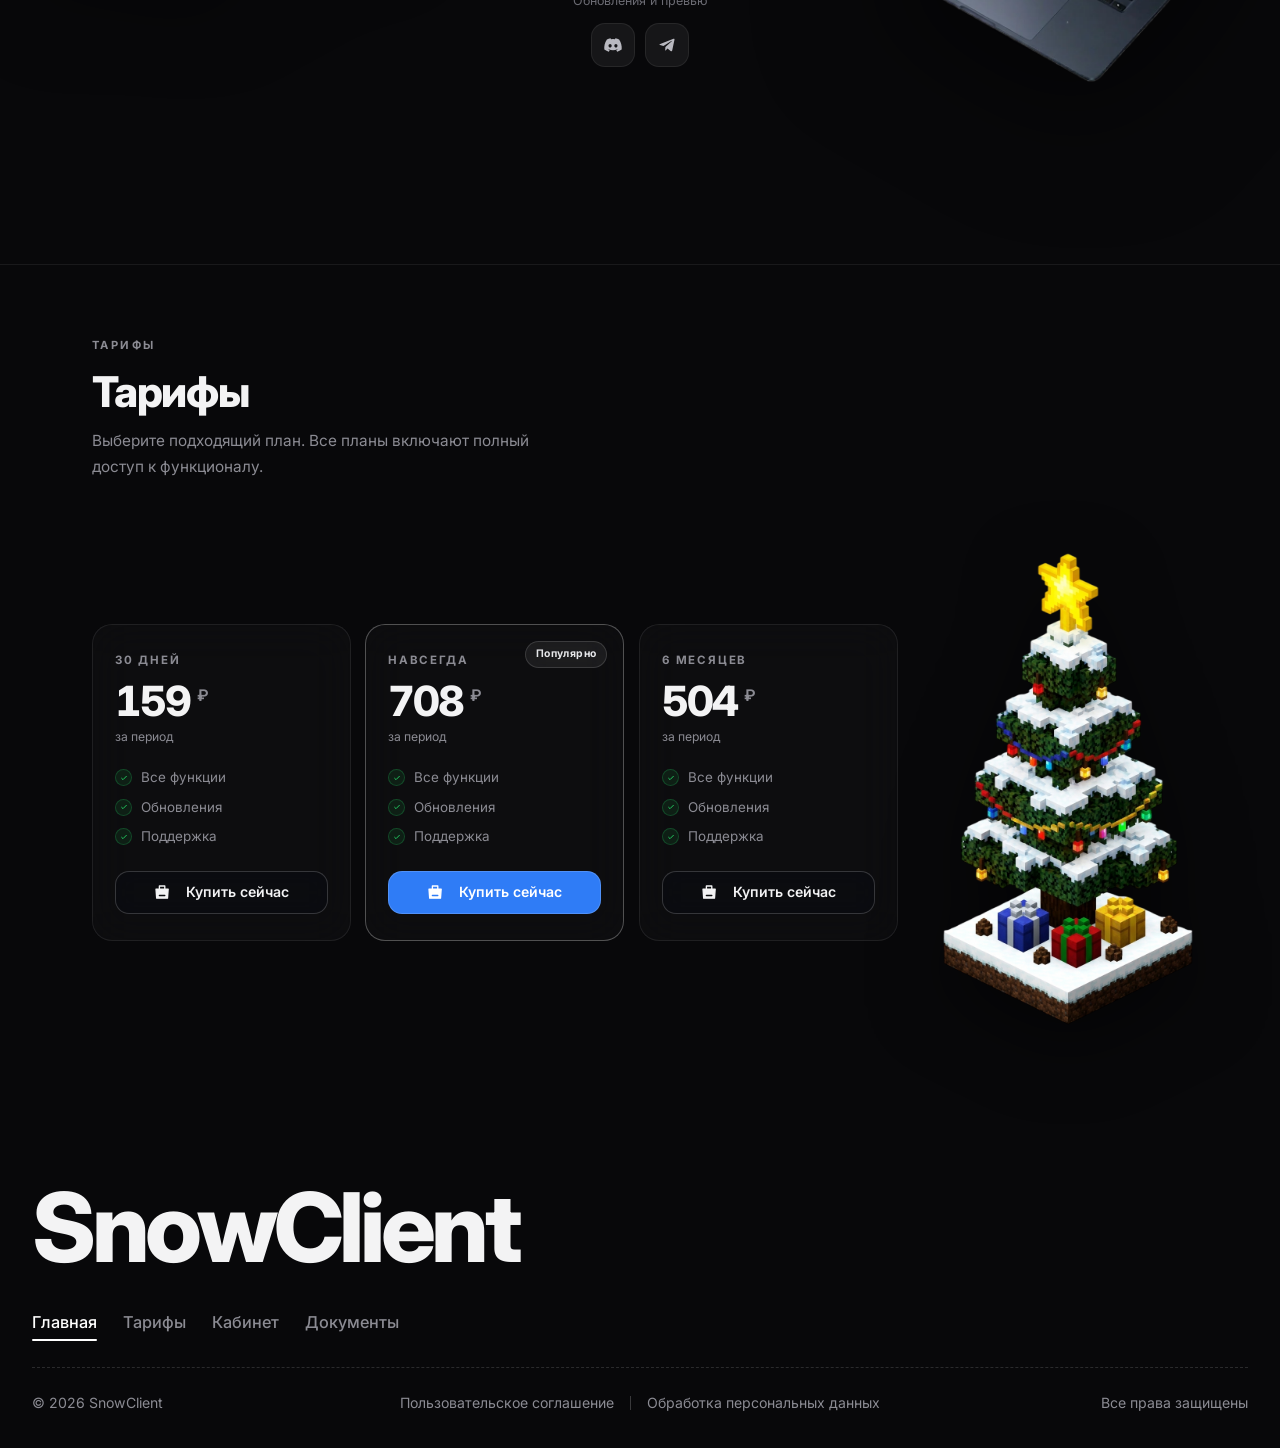
==== commit 0824199a: "Add files via upload" ====
--- a/index.html
+++ b/index.html
@@ -206,11 +206,11 @@
     <div class="footer-dash"></div>
     <div class="footer-ref-bottom">
       <span id="ftCopy">© 2026 SnowClient</span>
-      <span class="footer-legal">
-        <a href="/terms" id="ftTerms" data-i18n="footerTerms">Пользовательское соглашение</a>
-        <i></i>
-        <a href="/privacy" id="ftPrivacy" data-i18n="footerPrivacy">Политика конфиденциальности</a>
-      </span>
+<span class="footer-legal">
+  <a href="/documents#terms" id="ftTerms" data-i18n="footerTerms">Пользовательское соглашение</a>
+  <i></i>
+  <a href="/documents#privacy" id="ftPrivacy" data-i18n="footerPrivacy">Обработка персональных данных</a>
+</span>
       <span id="ftRights">Все права защищены</span>
     </div>
   </div>
